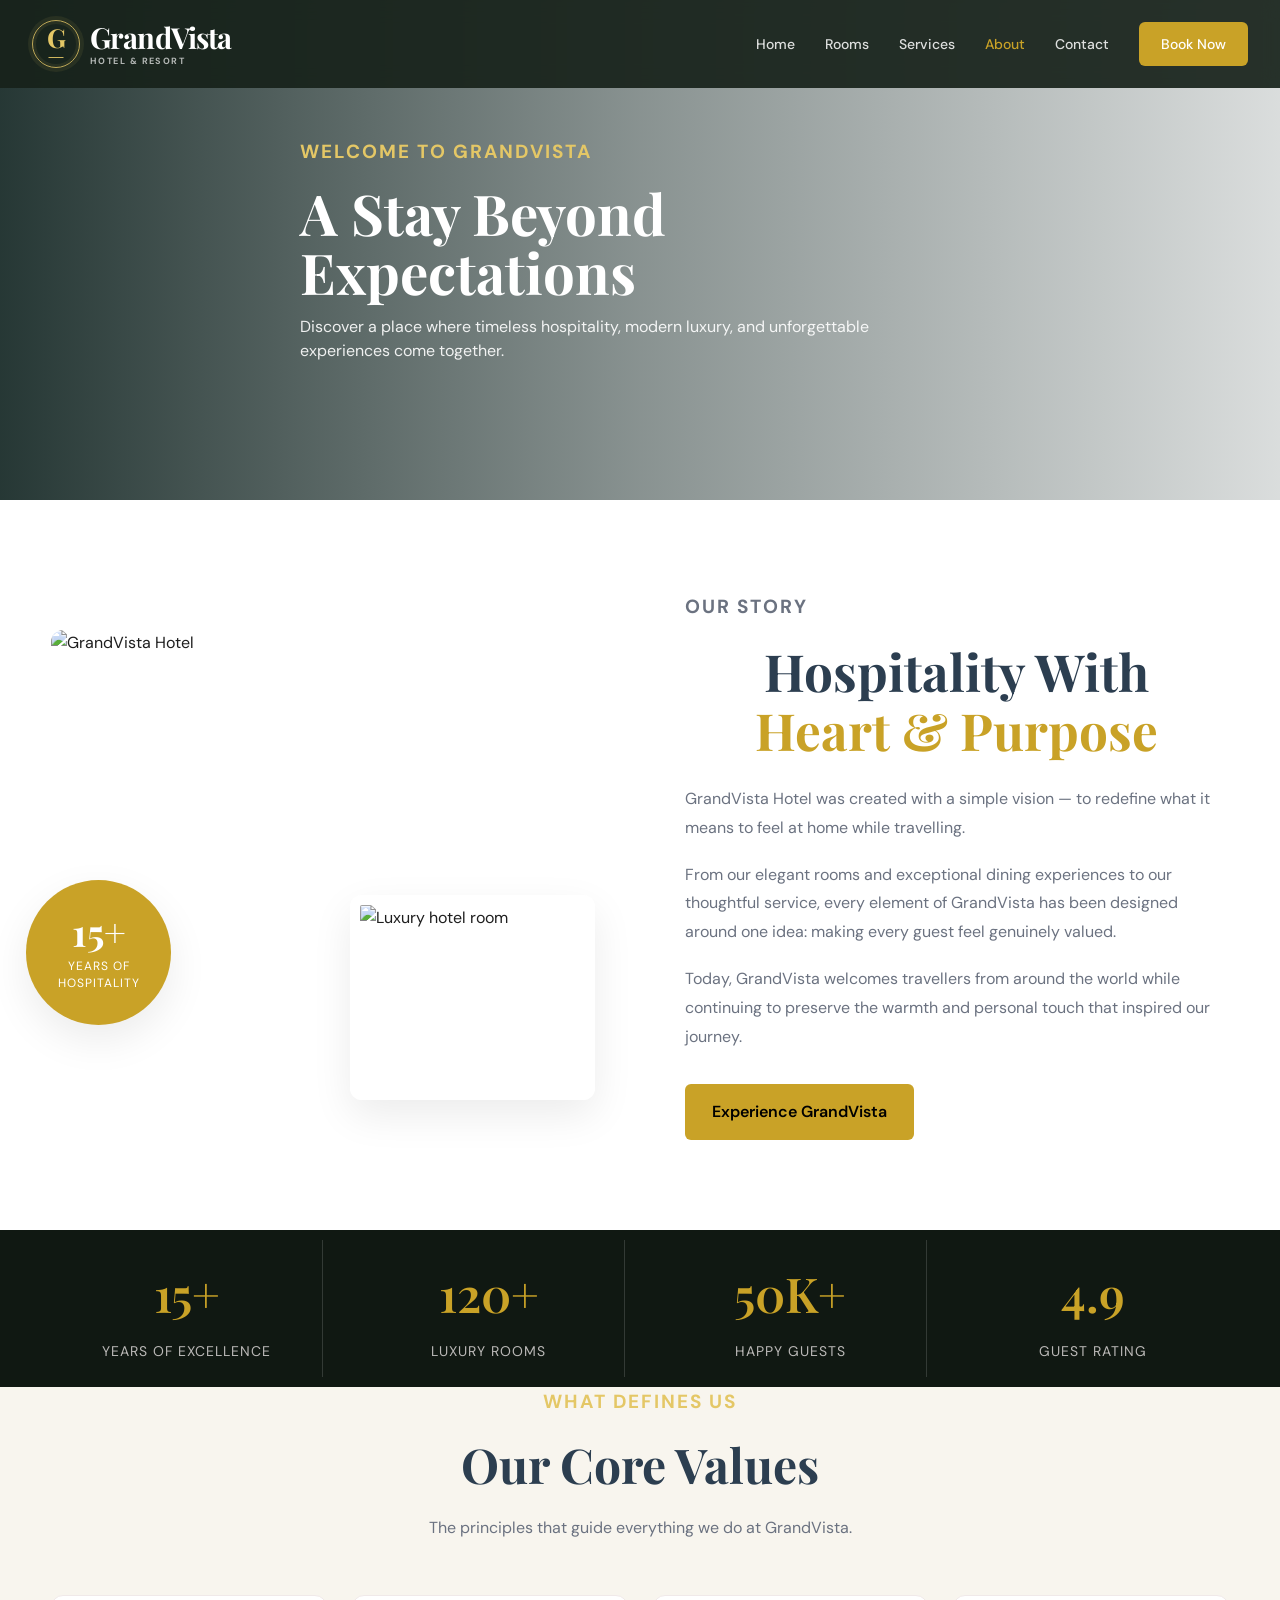
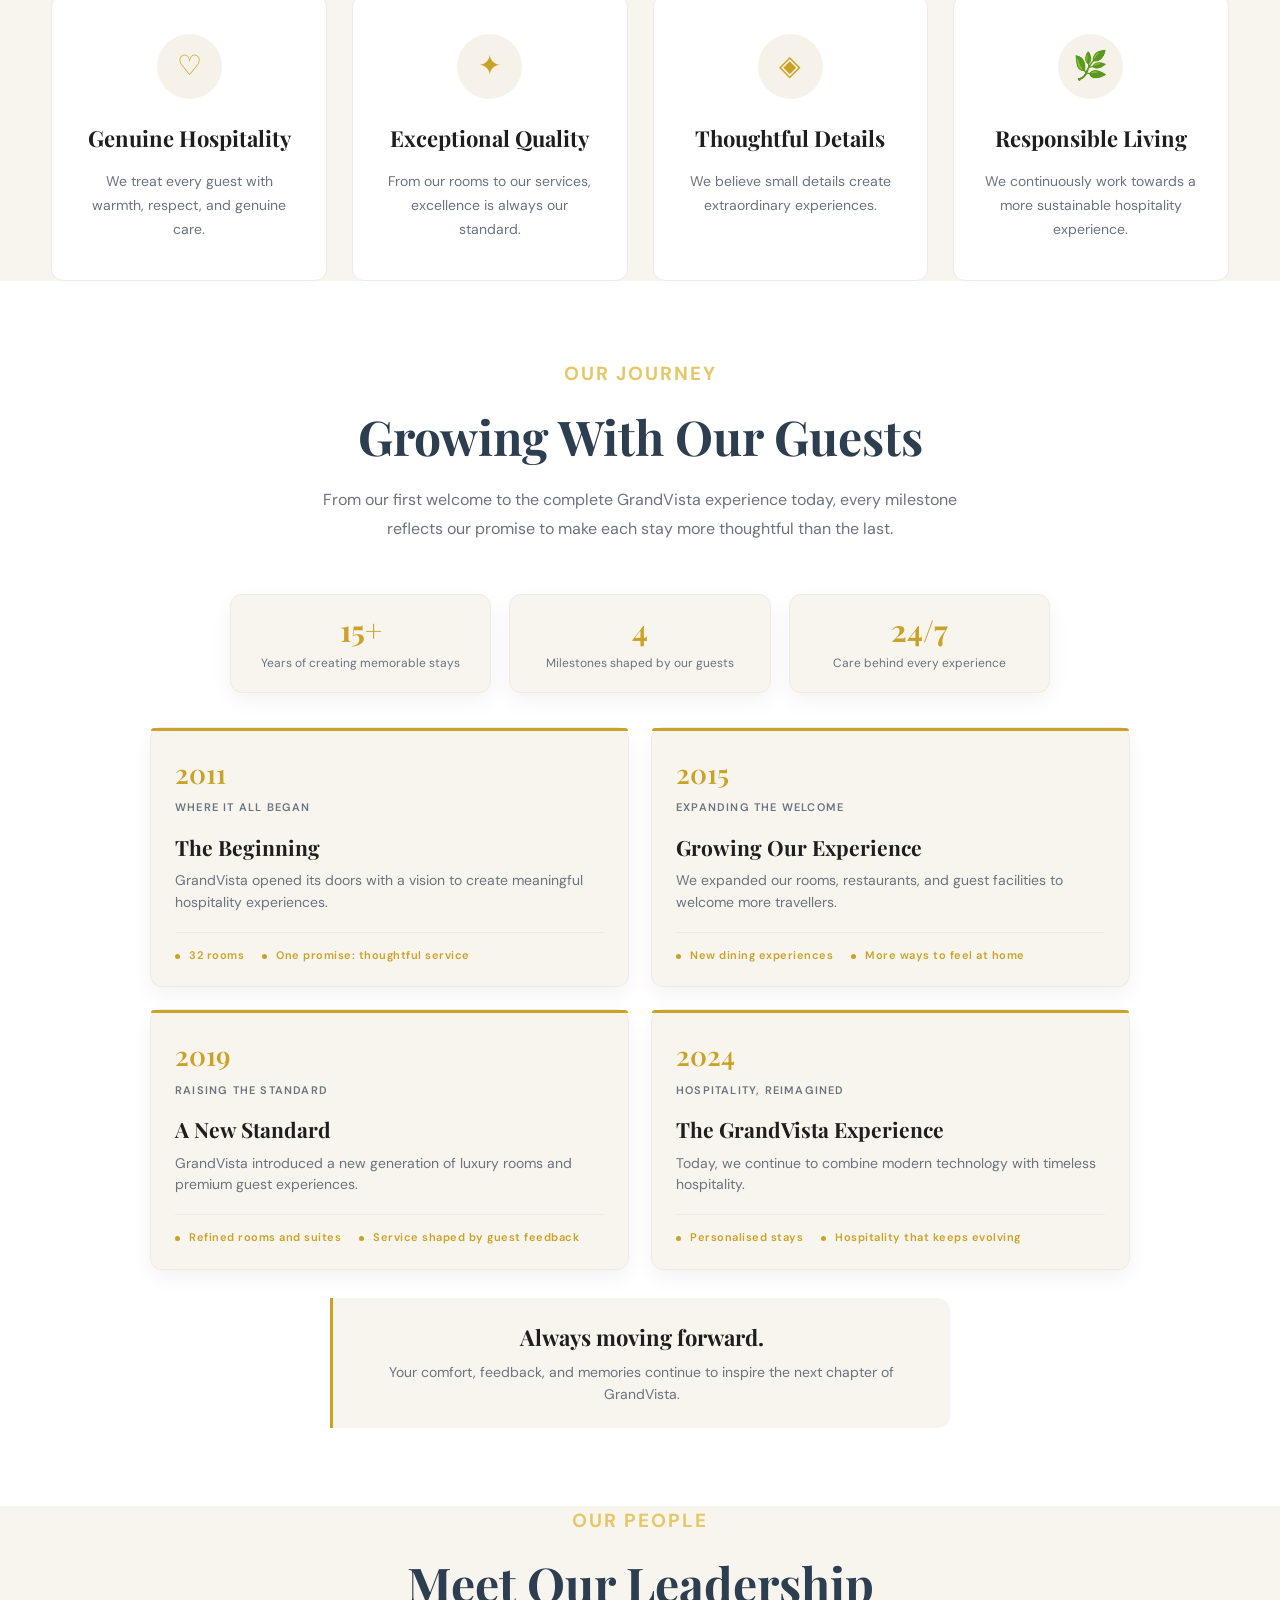
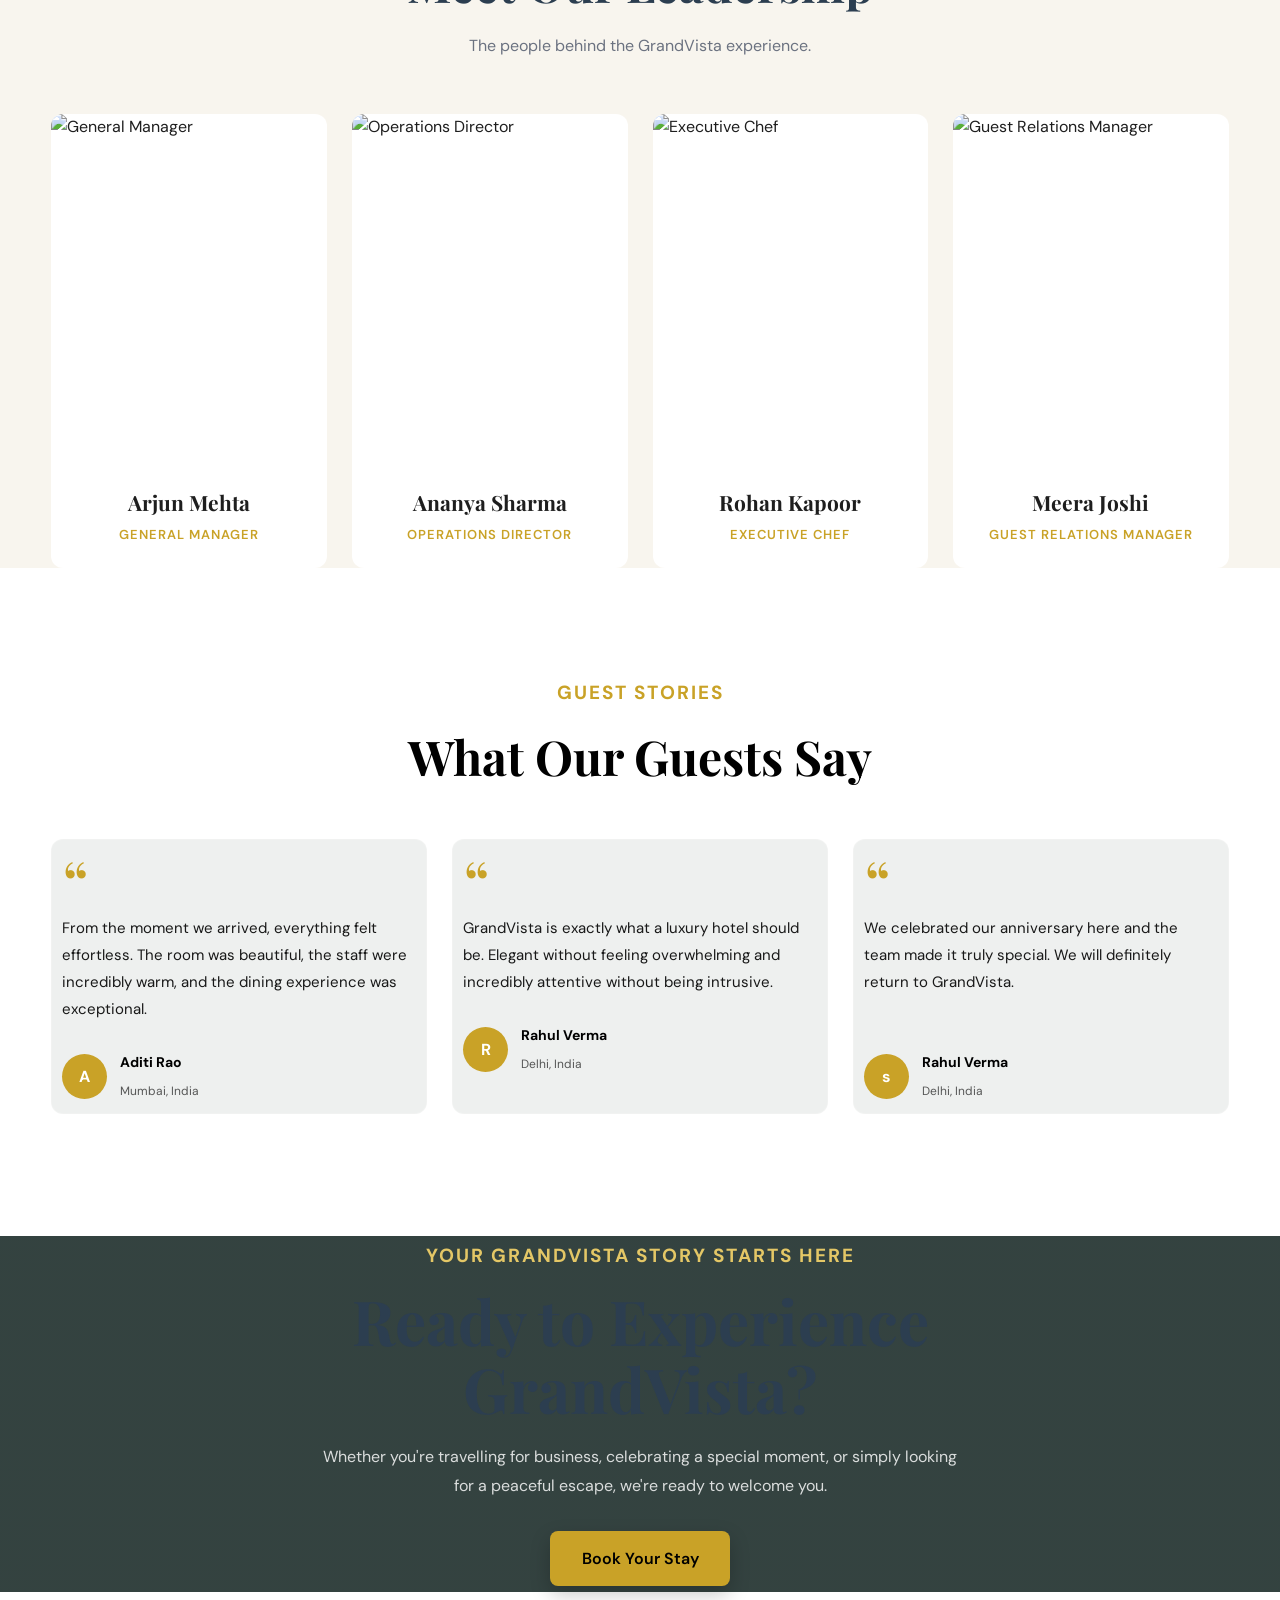
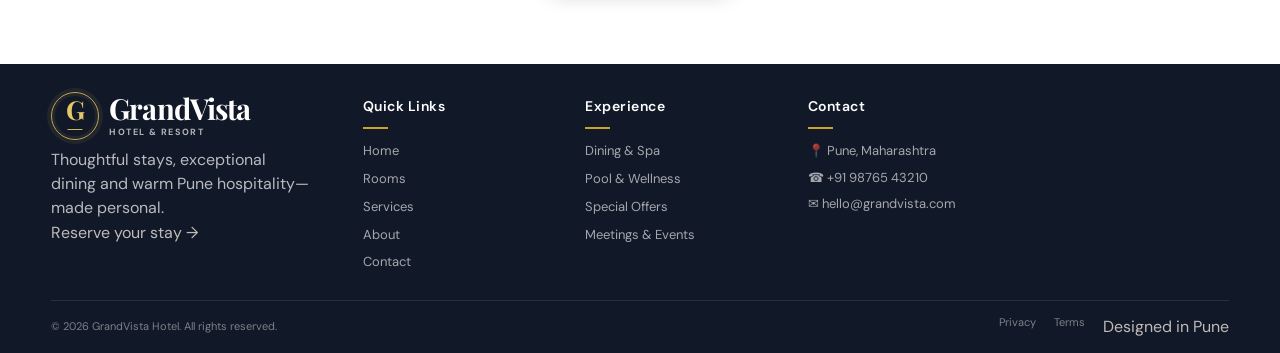
==== frontend/pages/about.html @ 1945eee1 "Hotel_Management" ====
<!DOCTYPE html>
<html lang="en">
<head>
    <meta charset="UTF-8">
    <meta name="viewport" content="width=device-width, initial-scale=1.0">

    <title>About Us | GrandVista Hotel</title>

    <!-- Google Fonts -->
    <link rel="preconnect" href="https://fonts.googleapis.com">
    <link rel="preconnect" href="https://fonts.gstatic.com" crossorigin>

    <link
        href="https://fonts.googleapis.com/css2?family=DM+Sans:wght@400;500;600;700&family=Playfair+Display:wght@500;600;700&display=swap"
        rel="stylesheet"
    >

    <!-- Main CSS -->
    <link rel="stylesheet" href="../css/style.css">

    <!-- About CSS -->
    <link rel="stylesheet" href="../css/about.css">
</head>

<body class="about-page">

<!-- =========================
     HEADER
========================= -->

<header class="header">

    <div class="container navbar">

        <a href="../index.html" class="logo">
            <span class="logo-icon">G</span>

            <span class="logo-text">
                <strong>GrandVista</strong>
                <small>HOTEL & RESORT</small>
            </span>
        </a>

        <nav class="nav-menu">

            <a href="../index.html">Home</a>

            <a href="rooms.html">Rooms</a>

            <a href="services.html">Services</a>

            <a href="about.html" class="active">About</a>

            <a href="contact.html">Contact</a>

            <a href="booking.html" class="nav-btn">
                Book Now
            </a>

        </nav>

        <button class="menu-toggle" id="menuToggle">
            ☰
        </button>

    </div>

</header>


<!-- =========================
     ABOUT HERO
========================= -->

<section class="about-hero">

    <div class="about-hero-overlay"></div>

    <div class="container about-hero-content">

        <p class="section-label">
            WELCOME TO GRANDVISTA
        </p>

        <h1>
            A Stay Beyond<br>
            Expectations
        </h1>

        <p>
            Discover a place where timeless hospitality,
            modern luxury, and unforgettable experiences
            come together.
        </p>

    </div>

</section>


<!-- =========================
     OUR STORY
========================= -->

<section class="section story-section">

    <div class="container story-grid">

        <div class="story-images">

            <div class="story-image-main">
                <img
                    src="https://images.unsplash.com/photo-1566073771259-6a8506099945?auto=format&fit=crop&w=1000&q=85"
                    alt="GrandVista Hotel"
                >
            </div>

            <div class="story-image-small">
                <img
                    src="https://images.unsplash.com/photo-1564501049412-61c2a3083791?auto=format&fit=crop&w=700&q=85"
                    alt="Luxury hotel room"
                >
            </div>

            <div class="experience-badge">

                <strong>15+</strong>

                <span>
                    Years of<br>
                    Hospitality
                </span>

            </div>

        </div>


        <div class="story-content">

            <p class="section-label">
                OUR STORY
            </p>

            <h2>
                Hospitality With<br>
                <span>Heart & Purpose</span>
            </h2>

            <p>
                GrandVista Hotel was created with a simple
                vision — to redefine what it means to feel
                at home while travelling.
            </p>

            <p>
                From our elegant rooms and exceptional dining
                experiences to our thoughtful service, every
                element of GrandVista has been designed around
                one idea: making every guest feel genuinely
                valued.
            </p>

            <p>
                Today, GrandVista welcomes travellers from
                around the world while continuing to preserve
                the warmth and personal touch that inspired
                our journey.
            </p>

            <a href="booking.html" class="btn btn-primary">
                Experience GrandVista
            </a>

        </div>

    </div>

</section>


<!-- =========================
     STATISTICS
========================= -->

<section class="stats-section">

    <div class="container stats-grid">

        <div class="stat-item">

            <span class="stat-number">
                15+
            </span>

            <span class="stat-label">
                Years of Excellence
            </span>

        </div>


        <div class="stat-item">

            <span class="stat-number">
                120+
            </span>

            <span class="stat-label">
                Luxury Rooms
            </span>

        </div>


        <div class="stat-item">

            <span class="stat-number">
                50K+
            </span>

            <span class="stat-label">
                Happy Guests
            </span>

        </div>


        <div class="stat-item">

            <span class="stat-number">
                4.9
            </span>

            <span class="stat-label">
                Guest Rating
            </span>

        </div>

    </div>

</section>


<!-- =========================
     OUR VALUES
========================= -->

<section class="section values-section">

    <div class="container">

        <div class="section-heading centered">

            <p class="section-label">
                WHAT DEFINES US
            </p>

            <h2>
                Our Core Values
            </h2>

            <p>
                The principles that guide everything we do
                at GrandVista.
            </p>

        </div>


        <div class="values-grid">

            <!-- Value 1 -->

            <div class="value-card">

                <div class="value-icon">
                    ♡
                </div>

                <h3>
                    Genuine Hospitality
                </h3>

                <p>
                    We treat every guest with warmth,
                    respect, and genuine care.
                </p>

            </div>


            <!-- Value 2 -->

            <div class="value-card">

                <div class="value-icon">
                    ✦
                </div>

                <h3>
                    Exceptional Quality
                </h3>

                <p>
                    From our rooms to our services,
                    excellence is always our standard.
                </p>

            </div>


            <!-- Value 3 -->

            <div class="value-card">

                <div class="value-icon">
                    ◈
                </div>

                <h3>
                    Thoughtful Details
                </h3>

                <p>
                    We believe small details create
                    extraordinary experiences.
                </p>

            </div>


            <!-- Value 4 -->

            <div class="value-card">

                <div class="value-icon">
                    🌿
                </div>

                <h3>
                    Responsible Living
                </h3>

                <p>
                    We continuously work towards a more
                    sustainable hospitality experience.
                </p>

            </div>

        </div>

    </div>

</section>


<!-- =========================
     TIMELINE
========================= -->

<section class="timeline-section">

    <div class="container">

        <div class="section-heading centered">

            <p class="section-label">
                OUR JOURNEY
            </p>

            <h2>
                Growing With Our Guests
            </h2>

            <p class="timeline-intro">
                From our first welcome to the complete GrandVista
                experience today, every milestone reflects our promise
                to make each stay more thoughtful than the last.
            </p>

        </div>

        <div class="timeline-highlights">
            <div class="timeline-highlight">
                <strong>15+</strong>
                <span>Years of creating memorable stays</span>
            </div>

            <div class="timeline-highlight">
                <strong>4</strong>
                <span>Milestones shaped by our guests</span>
            </div>

            <div class="timeline-highlight">
                <strong>24/7</strong>
                <span>Care behind every experience</span>
            </div>
        </div>

        <div class="timeline">

            <!-- 2011 -->

            <div class="timeline-item">

                <div class="timeline-year">
                    2011
                </div>

                <span class="timeline-year-note">
                    Where it all began
                </span>

                <div class="timeline-content">

                    <h3>
                        The Beginning
                    </h3>

                    <p>
                        GrandVista opened its doors with a
                        vision to create meaningful hospitality
                        experiences.
                    </p>

                    <div class="timeline-detail">
                        <span>32 rooms</span>
                        <span>One promise: thoughtful service</span>
                    </div>

                </div>

            </div>


            <!-- 2015 -->

            <div class="timeline-item">

                <div class="timeline-year">
                    2015
                </div>

                <span class="timeline-year-note">
                    Expanding the welcome
                </span>

                <div class="timeline-content">

                    <h3>
                        Growing Our Experience
                    </h3>

                    <p>
                        We expanded our rooms, restaurants,
                        and guest facilities to welcome more
                        travellers.
                    </p>

                    <div class="timeline-detail">
                        <span>New dining experiences</span>
                        <span>More ways to feel at home</span>
                    </div>

                </div>

            </div>


            <!-- 2019 -->

            <div class="timeline-item">

                <div class="timeline-year">
                    2019
                </div>

                <span class="timeline-year-note">
                    Raising the standard
                </span>

                <div class="timeline-content">

                    <h3>
                        A New Standard
                    </h3>

                    <p>
                        GrandVista introduced a new generation
                        of luxury rooms and premium guest
                        experiences.
                    </p>

                    <div class="timeline-detail">
                        <span>Refined rooms and suites</span>
                        <span>Service shaped by guest feedback</span>
                    </div>

                </div>

            </div>


            <!-- 2024 -->

            <div class="timeline-item">

                <div class="timeline-year">
                    2024
                </div>

                <span class="timeline-year-note">
                    Hospitality, reimagined
                </span>

                <div class="timeline-content">

                    <h3>
                        The GrandVista Experience
                    </h3>

                    <p>
                        Today, we continue to combine modern
                        technology with timeless hospitality.
                    </p>

                    <div class="timeline-detail">
                        <span>Personalised stays</span>
                        <span>Hospitality that keeps evolving</span>
                    </div>

                </div>

            </div>

        </div>

        <div class="timeline-note">
            <strong>Always moving forward.</strong>
            <span>
                Your comfort, feedback, and memories continue to
                inspire the next chapter of GrandVista.
            </span>
        </div>

    </div>

</section>


<!-- =========================
     TEAM
========================= -->

<section class="section team-section">

    <div class="container">

        <div class="section-heading centered">

            <p class="section-label">
                OUR PEOPLE
            </p>

            <h2>
                Meet Our Leadership
            </h2>

            <p>
                The people behind the GrandVista experience.
            </p>

        </div>


        <div class="team-grid">

            <!-- Team Member 1 -->

            <div class="team-card">

                <div class="team-image">

                    <img
                        src="https://images.unsplash.com/photo-1560250097-0b93528c311a?auto=format&fit=crop&w=700&q=85"
                        alt="General Manager"
                    >

                </div>

                <div class="team-info">

                    <h3>
                        Arjun Mehta
                    </h3>

                    <p>
                        General Manager
                    </p>

                </div>

            </div>


            <!-- Team Member 2 -->

            <div class="team-card">

                <div class="team-image">

                    <img
                        src="https://images.unsplash.com/photo-1573496359142-b8d87734a5a2?auto=format&fit=crop&w=700&q=85"
                        alt="Operations Director"
                    >

                </div>

                <div class="team-info">

                    <h3>
                        Ananya Sharma
                    </h3>

                    <p>
                        Operations Director
                    </p>

                </div>

            </div>


            <!-- Team Member 3 -->

            <div class="team-card">

                <div class="team-image">

                    <img
                        src="https://images.unsplash.com/photo-1500648767791-00dcc994a43e?auto=format&fit=crop&w=700&q=85"
                        alt="Executive Chef"
                    >

                </div>

                <div class="team-info">

                    <h3>
                        Rohan Kapoor
                    </h3>

                    <p>
                        Executive Chef
                    </p>

                </div>

            </div>


            <!-- Team Member 4 -->

            <div class="team-card">

                <div class="team-image">

                    <img
                        src="https://images.unsplash.com/photo-1551836022-d5d88e9218df?auto=format&fit=crop&w=700&q=85"
                        alt="Guest Relations Manager"
                    >

                </div>

                <div class="team-info">

                    <h3>
                        Meera Joshi
                    </h3>

                    <p>
                        Guest Relations Manager
                    </p>

                </div>

            </div>

        </div>

    </div>

</section>


<!-- =========================
     TESTIMONIALS
========================= -->

<section class="testimonials-section">

    <div class="container">

        <div class="section-heading centered">

            <p class="section-label">
                GUEST STORIES
            </p>

            <h2>
                What Our Guests Say
            </h2>

        </div>


        <div class="testimonials-grid">

            <!-- Testimonial 1 -->

            <div class="testimonial-card">

                <div class="quote">
                    “
                </div>

                <p>
                    From the moment we arrived, everything
                    felt effortless. The room was beautiful,
                    the staff were incredibly warm, and the
                    dining experience was exceptional.
                </p>

                <div class="guest">

                    <div class="guest-avatar">
                        A
                    </div>

                    <div>
                        <strong>
                            Aditi Rao
                        </strong>

                        <span>
                            Mumbai, India
                        </span>
                    </div>

                </div>

            </div>


            <!-- Testimonial 2 -->

            <div class="testimonial-card">

                <div class="quote">
                    “
                </div>

                <p>
                    GrandVista is exactly what a luxury hotel
                    should be. Elegant without feeling
                    overwhelming and incredibly attentive
                    without being intrusive.
                </p>

                <div class="guest">

                    <div class="guest-avatar">
                        R
                    </div>

                    <div>
                        <strong>
                            Rahul Verma
                        </strong>

                        <span>
                            Delhi, India
                        </span>
                    </div>

                </div>

            </div>


            <!-- Testimonial 3 -->

            <div class="testimonial-card">

                <div class="quote">
                    “
                </div>

                <p>
                     We celebrated our anniversary here and
                    the team made it truly special. We will
                    definitely return to GrandVista.<br><br>
                </p>

                <div class="guest">

                    <div class="guest-avatar">
                        s
                    </div>

                    <div>
                        <strong>
                            Rahul Verma
                        </strong>

                        <span>
                            Delhi, India
                        </span>
                    </div>

                </div>

            </div>

            <!-- <div class="testimonial-card">

                <div class="quote">
                    “
                </div>

                <p>
                    We celebrated our anniversary here and
                    the team made it truly special. We will
                    definitely return to GrandVista.
                </p>

                <div class="guest">

                    <div class="guest-avatar">
                        S
                    </div>

                    <div>
                        <strong>
                            Sneha Patel
                        </strong>

                        <span>
                            Ahmedabad, India
                        </span>

                    </div>

                </div>

            </div> -->

        </div>

    </div>

</section>


<!-- =========================
     BOOKING CTA
========================= -->

<section class="about-cta">

    <div class="about-cta-overlay"></div>

    <div class="container about-cta-content">

        <p class="section-label">
            YOUR GRANDVISTA STORY STARTS HERE
        </p>

        <h2>
            Ready to Experience<br>
            GrandVista?
        </h2>

        <p>
            Whether you're travelling for business,
            celebrating a special moment, or simply
            looking for a peaceful escape, we're ready
            to welcome you.
        </p>

        <a href="booking.html" class="btn btn-primary">
            Book Your Stay
        </a>

    </div>

</section>


<!-- =========================
     FOOTER
========================= -->

<footer class="footer">

    <div class="container footer-grid">

        <div class="footer-brand">

            <a href="../index.html" class="logo">

                <span class="logo-icon">
                    G
                </span>

                <span class="logo-text">

                    <strong>
                        GrandVista
                    </strong>

                    <small>
                        HOTEL & RESORT
                    </small>

                </span>

            </a>

            <p>
                A refined hotel experience where
                comfort, elegance, and warm hospitality
                come together.
            </p>

        </div>


        <div class="footer-links">

            <h4>
                Quick Links
            </h4>

            <a href="../index.html">
                Home
            </a>

            <a href="rooms.html">
                Rooms
            </a>

            <a href="services.html">
                Services
            </a>

            <a href="about.html">
                About
            </a>

            <a href="contact.html">
                Contact
            </a>

        </div>


        <div class="footer-contact">
        
            <h4>
                Contact Us
            </h4>
        
            <p>
                📍 Pune, Maharashtra
            </p>
        
            <p>
                ☎ +91 98765 43210
            </p>
        
            <p>
                ✉ hello@grandvista.com
            </p>
        
            <p>
                🕐 24/7 Front Desk
            </p>
        
        </div>
        <div class="footer-links">
        
            <h4>
                Our Services
            </h4>
        
            <a href="services.html">
                Accommodation
            </a>
        
            <a href="services.html">
                Restaurant & Dining
            </a>
        
            <a href="services.html">
                Spa & Wellness
            </a>
        
            <a href="services.html">
                Swimming Pool
            </a>
        
            <a href="services.html">
                Events & Meetings
            </a>
        
        </div>
        <div class="footer-links">
        
            <h4>
                Guest Information
            </h4>
        
            <a href="services.html?policy=privacy">
                Privacy Policy
            </a>
        
            <a href="services.html?policy=terms">
                Terms & Conditions
            </a>
        
            <a href="services.html?policy=cancellation">
                Cancellation Policy
            </a>
        
            <a href="services.html?policy=booking">
                Booking Policy
            </a>
        
            <a href="services.html?policy=faqs">
                FAQs
            </a>
        
        </div>


    </div>


    <div class="container footer-bottom">

        <p>
            © 2026 GrandVista Hotel. All rights reserved.
        </p>

        <p>
            Designed with elegance.
        </p>

    </div>

</footer>


<!-- Main JavaScript -->
<script src="../js/main.js"></script>

</body>
</html>
---- frontend/css/style.css ----
/* =========================================
   ROOT VARIABLES
========================================= */

:root {

    --primary: #17221B;
    --secondary: #24352A;
    --dark: #101812;

    --gold: #C9A227;
    --gold-light: #E4C766;

    --cream: #F8F5EE;
    --white: #ffffff;

    --text: #1E1E1E;
    --text-light: #6B7280;

    --border: #f0e9e9;

    --shadow:
        0 15px 40px rgba(0, 0, 0, 0.08);

    --transition:
        all 0.3s ease;

    --radius: 12px;
}

/* =========================================
   RESET
========================================= */

* {
    margin:0;
    padding: 0;
    box-sizing: border-box;
}

html {
    scroll-behavior: smooth;
}

body {

    font-family: "DM Sans", sans-serif;

    color: var(--text);

    background: var(--white);

    line-height: 1.6;
}

img {

    width: 100%;
    height: auto;
    display:block;

    object-fit: cover;
}

a {

    text-decoration: none;

    color: inherit;
}

button,
input,
select {

    font-family: inherit;
}


/* =========================================
   CONTAINER
========================================= */

.container {

    width: min(1180px, 92%);

    margin: auto;
}


/* =========================================
   HEADER
========================================= */

.header {

    position: absolute;

    top: 0;
    left: 0;

    width: 100%;

    z-index: 100;

    background: rgba(23, 34, 27, 0.92);

    backdrop-filter: blur(10px);
}

.navbar {

    height: 88px;

    width: 100%;
    max-width: none;
    padding-left: 32px;
    padding-right: 32px;

    display: flex;

    align-items: center;

    justify-content: space-between;
}


/* Logo */

.logo {

    font-family:
        "Playfair Display",
        serif;

    font-size: 28px;

    font-weight: 700;

    color: var(--white);
}

.logo span {

    color: var(--gold-light);
}


/* Navigation */

.nav-menu {

    display: flex;

    align-items: center;

    gap: 30px;
}

.nav-menu a {

    color: rgba(255, 255, 255, 0.85);

    font-size: 14px;

    font-weight: 500;

    transition: var(--transition);
}

.nav-menu a:hover,
.nav-menu a.active {

    color: var(--gold-light);
}


/* Navigation button */

.nav-btn {

    background: var(--gold);

    color: var(--white) !important;

    padding: 11px 22px;

    border-radius: 6px;
}

.nav-btn:hover {

    background: var(--gold-light);

    color: var(--primary) !important;
}


/* Mobile button */

.menu-toggle {

    display: none;

    border: none;

    background: none;

    color: var(--white);

    font-size: 28px;

    cursor: pointer;
}


/* =========================================
   HERO
========================================= */

.hero {

    min-height: 700px;

    position: relative;

    display: flex;

    align-items: center;

    background-image:
        url("https://images.unsplash.com/photo-1564501049412-61c2a3083791?auto=format&fit=crop&w=1800&q=85");

    background-size: cover;

    background-position: center;
}

.hero-overlay {

    position: absolute;

    inset: 0;

    background:
        linear-gradient(90deg,
            rgba(10, 20, 14, 0.85),
            rgba(10, 20, 14, 0.35));
}

.hero-content {

    position: relative;

    z-index: 2;

    max-width: 720px;

    color: var(--white);

    padding-top: 80px;
}

.hero-subtitle,
.section-label {

    color: var(--gold-light);

    font-size: 19px;

    font-weight: 700;

    letter-spacing: 2px;

    margin-bottom: 15px;
}

.hero h1 {

    font-family:
        "Playfair Display",
        serif;

    font-size: clamp(45px, 6vw, 72px);

    line-height: 1.1;

    margin-bottom: 25px;
}

.hero-description {

    max-width: 600px;

    color: rgba(255, 255, 255, 0.85);

    font-size: 17px;

    margin-bottom: 35px;
}


/* =========================================
   BUTTONS
========================================= */

.hero-buttons {

    display: flex;

    gap: 15px;

    flex-wrap: wrap;
}

.btn {

    display: inline-flex;

    align-items: center;

    justify-content: center;

    padding: 14px 26px;

    border-radius: 6px;

    font-weight: 600;

    border: 1px solid transparent;

    cursor: pointer;

    transition: var(--transition);
}

.btn-primary {

    background: var(--gold);

    color: black;
}

.btn-primary:hover {

    background: var(--gold-light);

    color: var(--primary);

    transform: translateY(-2px);
}

.btn-outline {

    border-color: rgba(21, 111, 97, 0.797);

    color: black;
}

.btn-outline:hover {

    background: var(--white);

    color: var(--primary);
}


/* =========================================
   BOOKING SEARCH
========================================= */

.booking-section {

    position: relative;

    margin-top: -55px;

    z-index: 10;
}

.booking-card {

    background: var(--white);

    padding: 25px;

    border-radius: var(--radius);

    box-shadow: var(--shadow);

    display: grid;

    grid-template-columns:
        repeat(3, 1fr) 180px;

    gap: 18px;

    align-items: end;
}

.booking-field {

    display: flex;

    flex-direction: column;

    gap: 7px;
}

.booking-field label {

    font-size: 12px;

    font-weight: 700;

    color: var(--text-light);

    text-transform: uppercase;
}

.booking-field input,
.booking-field select {

    border: 1px solid var(--border);

    padding: 13px;

    border-radius: 6px;

    background: var(--cream);

    outline: none;
}

.booking-field input:focus,
.booking-field select:focus {

    border-color: var(--gold);
}


/* =========================================
   SECTIONS
========================================= */



.intro {

    background: var(--cream);
}

.intro-grid {

    display: grid;

    grid-template-columns: 1fr 1fr;

    gap: 70px;

    align-items: center;
}

.intro-image img {

    height: 520px;

    border-radius: var(--radius);
}

.intro-content h2,
.section-heading h2,
.centered h2 {

    font-family:
        "Playfair Display",
        serif;

    font-size: clamp(34px, 4vw, 48px);

    line-height: 1.15;

    margin-bottom: 22px;
}

.intro-content p:not(.section-label) {

    color: var(--text-light);

    margin-bottom: 18px;
}


/* =========================================
   LINKS
========================================= */

.text-link {

    color: var(--gold);

    font-weight: 700;

    display: inline-block;

    margin-top: 10px;

    transition: var(--transition);
}

.text-link:hover {

    color: var(--secondary);

    transform: translateX(4px);
}


/* =========================================
   SECTION HEADING
========================================= */

.section-heading {

    justify-content: space-between;

    align-items: end;

    margin-bottom: 45px;
}

/* =========================================
   PROFESSIONAL SERVICES HEADING
========================================= */

.services-section-heading {
    display: grid;

    grid-template-columns: 150px 1fr 380px;

    align-items: center;

    column-gap: 55px;

    width: 100%;
    max-width: none;

    margin: 0 0 60px;

    text-align: left;
}


/* =========================================
   LEFT LABEL
========================================= */

.services-heading-label {
    display: flex;
    flex-direction: column;

    gap: 4px;

    color: var(--gold);

    font-size: 13px;

    font-weight: 700;

    letter-spacing: 3px;

    line-height: 1.5;
}


/* =========================================
   MAIN TITLE
========================================= */

.services-heading-title h2 {
    margin: 0;

    font-family: "Playfair Display", serif;

    font-size: clamp(48px, 5vw, 68px);

    font-weight: 600;

    line-height: 0.98;

    letter-spacing: -2px;

    color: var(--text);
}


/* =========================================
   RIGHT DESCRIPTION
========================================= */

.services-heading-description {
    max-width: 380px;
}

.services-heading-description p {
    margin: 0;

    color: var(--text-light);

    font-family: "DM Sans", sans-serif;

    font-size: 17px;

    font-weight: 400;

    line-height: 1.7;
}

/* =========================================
   ROOM CARDS
========================================= */

.room-grid {

    display: grid;

    grid-template-columns:
        repeat(3, 1fr);

    gap: 25px;
}

.room-card {

    background: var(--white);

    border: 1px solid var(--border);

    border-radius: var(--radius);

    overflow: hidden;

    transition: var(--transition);
}

.room-card:hover {

    transform: translateY(-8px);

    box-shadow: var(--shadow);
}

.room-image {

    height: 260px;

    position: relative;
}

.room-image img {

    height: 100%;
}

.room-tag {

    position: absolute;

    top: 15px;
    left: 15px;

    background: var(--gold);

    color: var(--white);

    padding: 6px 12px;

    border-radius: 4px;

    font-size: 12px;

    font-weight: 700;
}

.room-content {

    padding: 24px;
}

.room-content h3 {

    font-family:
        "Playfair Display",
        serif;

    font-size: 24px;

    margin-bottom: 10px;
}

.room-content p {

    color: var(--text-light);

    font-size: 14px;

    margin-bottom: 20px;
}

.room-footer {

    display: flex;

    justify-content: space-between;

    align-items: center;

    border-top: 1px solid var(--border);

    padding-top: 18px;
}

.room-footer strong {

    color: var(--secondary);

    font-size: 20px;
}

.room-footer small {

    color: var(--text-light);

    font-size: 12px;

    font-weight: 400;
}

.room-footer a {

    color: var(--gold);

    font-weight: 700;
}


/* =========================================
   SERVICES
========================================= */

.services {

    background: var(--cream);
}

.centered {

    text-align: center;

    max-width: 650px;

    margin: 0 auto 50px;
}

.centered>p:last-child {

    color: var(--text-light);
}

.service-grid {

    display: grid;

    grid-template-columns:
        repeat(4, 1fr);

    gap: 20px;
}

.service-card {

    background: var(--white);

    padding: 35px 25px;

    text-align: center;

    border-radius: var(--radius);

    transition: var(--transition);
}

.service-card:hover {

    transform: translateY(-6px);

    box-shadow: var(--shadow);
}

.service-icon {

    width: 65px;

    height: 65px;

    margin: 0 auto 20px;

    display: flex;

    align-items: center;

    justify-content: center;

    background: var(--cream);

    border-radius: 50%;

    font-size: 28px;
}

.service-card h3 {

    margin-bottom: 10px;
}

.service-card p {

    color: var(--text-light);

    font-size: 14px;
}


/* =========================================
   CTA
========================================= */

.cta {

    padding: 100px 20px;

    text-align: center;

    color: var(--white);

    background:
        linear-gradient(rgba(23, 34, 27, 0.94),
            rgba(23, 34, 27, 0.94)),
        url("https://images.unsplash.com/photo-1564501049412-61c2a3083791?auto=format&fit=crop&w=1600&q=80");

    background-size: cover;

    background-position: center;
}

.cta h2 {

    font-family:
        "Playfair Display",
        serif;

    font-size: clamp(35px, 5vw, 55px);

    line-height: 1.15;

    margin-bottom: 18px;
}

.cta p:not(.section-label) {

    color: rgba(255, 255, 255, 0.75);

    margin-bottom: 30px;
}


/* =========================================
   FOOTER
========================================= */

/* =========================================
   GRANDVISTA - COMPACT LUXURY FOOTER
========================================= */

.footer {
    background: #111827;
    color: #fff;
    margin-top: 60px;
}


/* =========================================
   MAIN FOOTER
========================================= */

/* =========================================
   FOOTER
========================================= */

.footer {
    background: #111827;
    color: #c1baba;
    padding: 55px 0 0;
}

.footer-grid {
    display: grid;
    grid-template-columns: 1.5fr 1fr 1.25fr 1.25fr 1.15fr;
    gap: 35px;
    align-items: start;
}

.footer-brand p {
    max-width: 320px;
    margin-top: 16px;
    line-height: 1.7;
    color: rgba(255, 255, 255, 0.7);
}

.footer-links,
.footer-contact {
    display: flex;
    flex-direction: column;
}

.footer-links h4,
.footer-contact h4 {
    margin: 0 0 20px;
    font-size: 17px;
    font-weight: 600;
    color: #ffffff;
    position: relative;
    padding-bottom: 12px;
}

.footer-links h4::after,
.footer-contact h4::after {
    content: "";
    position: absolute;
    left: 0;
    bottom: 0;
    width: 30px;
    height: 2px;
    background: #d4af37;
}

.footer-links a {
    color: rgba(255, 255, 255, 0.68);
    text-decoration: none;
    margin-bottom: 12px;
    font-size: 15px;
    transition: 0.3s ease;
}

.footer-links a:hover {
    color: #d4af37;
    transform: translateX(3px);
}

.footer-contact p {
    margin: 0 0 12px;
    color: rgba(255, 255, 255, 0.68);
    font-size: 15px;
    line-height: 1.5;
}

.footer-bottom {
    margin-top: 40px;
    padding: 18px 0;
    border-top: 1px solid rgba(255, 255, 255, 0.1);

    display: flex;
    justify-content: space-between;
    align-items: center;
    gap: 20px;
}

.footer-bottom p {
    margin: 0;
    color: rgba(255, 255, 255, 0.5);
    font-size: 13px;
}


/* =========================================
   LOGO
========================================= */

.footer-logo {
    display: inline-block;
    margin-bottom: 12px;

    color: #fff;
    text-decoration: none;

    font-size: 24px;
}

.footer-logo span {
    color: #c9a227;
}


/* =========================================
   FOOTER ABOUT
========================================= */

.footer-about p {
    max-width: 270px;

    margin: 0 0 10px;

    color: rgba(255, 255, 255, 0.65);

    font-size: 13px;
    line-height: 1.7;
}

.footer-description {
    font-size: 12px !important;
}


/* =========================================
   HEADINGS
========================================= */

.footer h4 {
    position: relative;

    margin: 3px 0 17px;

    color: #fff;

    font-size: 14px;
    font-weight: 600;

    letter-spacing: 0.5px;
}


/* Small gold line */

.footer h4::after {
    content: "";

    display: block;

    width: 25px;
    height: 2px;

    margin-top: 7px;

    background: #c9a227;
}


/* =========================================
   QUICK LINKS
========================================= */

.footer-links {
    display: flex;
    flex-direction: column;
}

.footer-links a {
    width: fit-content;

    margin-bottom: 9px;

    color: rgba(255, 255, 255, 0.62);

    text-decoration: none;

    font-size: 13px;

    transition: all 0.25s ease;
}

.footer-links a:hover {
    color: #c9a227;
    transform: translateX(3px);
}


/* =========================================
   CONTACT
========================================= */

.footer-contact p {
    display: flex;
    align-items: flex-start;

    gap: 8px;

    margin: 0 0 10px;

    color: rgba(255, 255, 255, 0.62);

    font-size: 13px;
    line-height: 1.5;
}

.footer-contact span {
    width: 17px;

    color: #c9a227;
}


/* =========================================
   SOCIAL ICONS
========================================= */

.footer-social {
    display: flex;

    gap: 8px;

    margin-top: 17px;
}

.footer-social a {
    width: 30px;
    height: 30px;

    display: flex;
    align-items: center;
    justify-content: center;

    border: 1px solid rgba(255, 255, 255, 0.18);

    border-radius: 50%;

    color: rgba(255, 255, 255, 0.7);

    text-decoration: none;

    font-size: 12px;

    transition: all 0.25s ease;
}

.footer-social a:hover {
    background: #c9a227;

    border-color: #c9a227;

    color: #111827;
}


/* =========================================
   NEWSLETTER
========================================= */

.footer-newsletter {
    border-top: 1px solid rgba(255, 255, 255, 0.08);
    border-bottom: 1px solid rgba(255, 255, 255, 0.08);

    padding: 25px 0;
}

.newsletter-content {
    display: flex;
    align-items: center;
    justify-content: space-between;

    gap: 25px;
}

.newsletter-content h3 {
    margin: 0 0 5px;

    font-size: 17px;
    font-weight: 600;
}

.newsletter-content p {
    margin: 0;

    color: rgba(255, 255, 255, 0.55);

    font-size: 12px;
}


/* =========================================
   NEWSLETTER FORM
========================================= */

.newsletter-form {
    display: flex;

    width: 350px;
}

.newsletter-form input {
    width: 100%;

    padding: 10px 13px;

    border: 1px solid rgba(255, 255, 255, 0.12);

    outline: none;

    background: rgba(255, 255, 255, 0.06);

    color: #fff;

    font-size: 12px;

    border-radius: 4px 0 0 4px;
}

.newsletter-form input::placeholder {
    color: rgba(255, 255, 255, 0.4);
}

.newsletter-form button {
    padding: 10px 16px;

    border: none;

    background: #c9a227;

    color: #111827;

    font-size: 12px;
    font-weight: 600;

    cursor: pointer;

    border-radius: 0 4px 4px 0;

    transition: 0.25s ease;
}

.newsletter-form button:hover {
    background: #dfbd45;
}


/* =========================================
   FOOTER BOTTOM
========================================= */

.footer-bottom {
    padding: 16px 0;
}

.footer-bottom-content {
    display: flex;
    align-items: center;
    justify-content: space-between;

    gap: 20px;
}

.footer-bottom p {
    margin: 0;

    color: rgba(255, 255, 255, 0.45);

    font-size: 11px;
}


/* =========================================
   LEGAL LINKS
========================================= */

.footer-legal {
    display: flex;

    gap: 18px;
}

.footer-legal a {
    color: rgba(255, 255, 255, 0.45);

    text-decoration: none;

    font-size: 11px;

    transition: 0.25s ease;
}

.footer-legal a:hover {
    color: #c9a227;
}


/* =========================================
   TABLET
========================================= */

@media (max-width: 900px) {

    .footer-grid {
        grid-template-columns: 1fr 1fr;

        gap: 30px;

        padding: 40px 20px 30px;
    }

    .newsletter-content {
        padding: 0 20px;
    }

}


/* =========================================
   MOBILE
========================================= */

@media (max-width: 600px) {

    .footer-grid {
        grid-template-columns: 1fr;

        gap: 28px;

        padding: 35px 20px 25px;
    }

    .footer-about p {
        max-width: 100%;
    }

    .footer-newsletter {
        padding: 25px 20px;
    }

    .newsletter-content {
        flex-direction: column;

        align-items: flex-start;

        gap: 15px;
    }

    .newsletter-form {
        width: 100%;
    }

    .footer-bottom {
        padding: 15px 20px;
    }

    .footer-bottom-content {
        flex-direction: column;

        text-align: center;

        gap: 12px;
    }

    .footer-legal {
        justify-content: center;

        flex-wrap: wrap;

        gap: 10px 15px;
    }

}



/* =========================================
   RESPONSIVE
========================================= */

@media (max-width: 900px) {

    .nav-menu {

        position: absolute;

        top: 80px;

        left: 0;

        width: 100%;

        background: var(--primary);

        padding: 25px;

        flex-direction: column;

        align-items: flex-start;

        display: none;
    }

    .nav-menu.show {

        display: flex;
    }

    .menu-toggle {

        display: block;
    }

    .booking-card {

        grid-template-columns:
            repeat(2, 1fr);
    }

    .intro-grid {

        grid-template-columns: 1fr;

        gap: 40px;
    }

    .room-grid {

        grid-template-columns:
            repeat(2, 1fr);
    }

    .service-grid {

        grid-template-columns:
            repeat(2, 1fr);
    }
}


@media (max-width: 600px) {

    .navbar {

        height: 70px;
    }

    .logo {

        font-size: 24px;
    }

    .hero {

        min-height: 650px;
    }

    .hero-content {

        padding-top: 60px;
    }

    .hero h1 {

        font-size: 43px;
    }

    .hero-description {

        font-size: 15px;
    }

    .booking-card {

        grid-template-columns: 1fr;

        padding: 20px;
    }

    .section {

        padding: 70px 0;
    }

    .section-heading {

        flex-direction: column;

        align-items: flex-start;

        gap: 15px;
    }

    .room-grid {

        grid-template-columns: 1fr;
    }

    .service-grid {

        grid-template-columns: 1fr;
    }

    .intro-image img {

        height: 350px;
    }

    .footer-grid {

        grid-template-columns: repeat(2, 1fr);

        gap: 24px;
    }

    .footer-bottom {

        align-items: flex-start;

        flex-direction: column;

        gap: 8px;
    }

    .hero-buttons {

        flex-direction: column;

        align-items: stretch;
    }

    .btn {

        text-align: center;
    }
}

@media (max-width: 560px) {

    .footer-grid {

        grid-template-columns: 1fr;

        gap: 20px;
    }

    .footer-legal {

        flex-wrap: wrap;

        gap: 6px 12px;
    }
}


/* =========================================
   STEP 8 - INTERACTIVE FEATURES
========================================= */


/* =========================================
   HEADER SCROLL
========================================= */

.header {
    transition:
        background 0.3s ease,
        box-shadow 0.3s ease,
        padding 0.3s ease;
}

.header.scrolled {
    box-shadow:
        0 8px 30px rgba(0, 0, 0, 0.08);
}


/* =========================================
   ACTIVE NAV LINK
========================================= */

.nav-menu a.active {
    color: var(--gold);
}


/* =========================================
   MOBILE MENU
========================================= */

@media (max-width: 768px) {

    .menu-toggle {
        display: flex;
        flex-direction: column;
        justify-content: center;
        gap: 5px;
        width: 42px;
        height: 42px;
        border: none;
        background: transparent;
        cursor: pointer;
        z-index: 1001;
    }

    .menu-toggle span {
        display: block;
        width: 24px;
        height: 2px;
        background: var(--dark);
        transition: 0.3s ease;
    }

    .nav-menu {
        position: absolute;
        top: 100%;
        left: 0;
        width: 100%;
        background: var(--white);

        display: flex;
        flex-direction: column;

        padding: 20px;

        gap: 5px;

        transform: translateY(-20px);
        opacity: 0;
        visibility: hidden;

        box-shadow:
            0 15px 30px rgba(0, 0, 0, 0.08);

        transition:
            opacity 0.3s ease,
            transform 0.3s ease,
            visibility 0.3s ease;
    }

    .nav-menu.active {
        transform: translateY(0);
        opacity: 1;
        visibility: visible;
    }

    .nav-menu a {
        display: block;
        width: 100%;
        padding: 12px 15px;
    }

    .menu-toggle.active span:nth-child(1) {
        transform:
            translateY(7px) rotate(45deg);
    }

    .menu-toggle.active span:nth-child(2) {
        opacity: 0;
    }

    .menu-toggle.active span:nth-child(3) {
        transform:
            translateY(-7px) rotate(-45deg);
    }

}


/* =========================================
   SCROLL REVEAL
========================================= */

.reveal,
.room-card,
.service-card,
.home-service-card,
.testimonial-card {

    opacity: 0;

    transform:
        translateY(35px);

    transition:
        opacity 0.7s ease,
        transform 0.7s ease;
}

.reveal.show,
.room-card.show,
.service-card.show,
.home-service-card.show,
.testimonial-card.show {

    opacity: 1;

    transform:
        translateY(0);
}


/* =========================================
   SCROLL TOP BUTTON
========================================= */

.scroll-top {

    position: fixed;

    right: 25px;
    bottom: 25px;

    width: 48px;
    height: 48px;

    border: none;

    border-radius: 50%;

    background: var(--gold);

    color: var(--white);

    font-size: 22px;

    cursor: pointer;

    display: flex;

    align-items: center;

    justify-content: center;

    z-index: 999;

    opacity: 0;

    visibility: hidden;

    transform:
        translateY(20px);

    transition:
        opacity 0.3s ease,
        visibility 0.3s ease,
        transform 0.3s ease;

    box-shadow:
        0 8px 25px rgba(0, 0, 0, 0.18);
}

.scroll-top.show {

    opacity: 1;

    visibility: visible;

    transform:
        translateY(0);
}

.scroll-top:hover {

    transform:
        translateY(-4px);

}


/* =========================================
   LIGHTBOX
========================================= */

.lightbox {

    position: fixed;

    inset: 0;

    background:
        rgba(0, 0, 0, 0.88);

    display: flex;

    align-items: center;

    justify-content: center;

    padding: 30px;

    z-index: 2000;

    opacity: 0;

    visibility: hidden;

    transition:
        opacity 0.3s ease,
        visibility 0.3s ease;
}

.lightbox.active {

    opacity: 1;

    visibility: visible;
}

.lightbox-image {

    max-width: 90%;

    max-height: 85vh;

    object-fit: contain;

    border-radius:
        var(--radius);

    box-shadow:
        0 20px 60px rgba(0, 0, 0, 0.4);
}

.lightbox-close {

    position: absolute;

    top: 25px;

    right: 30px;

    width: 45px;

    height: 45px;

    border: none;

    background:
        rgba(255, 255, 255, 0.12);

    color: white;

    font-size: 32px;

    line-height: 1;

    border-radius: 50%;

    cursor: pointer;
}

.lightbox-close:hover {

    background:
        rgba(255, 255, 255, 0.25);
}

.no-scroll {

    overflow: hidden;
}


/* =========================================
   IMAGE HOVER
========================================= */

.gallery-item {

    overflow: hidden;

    cursor: pointer;
}

.gallery-item img {

    transition:
        transform 0.6s ease;
}

.gallery-item:hover img {

    transform:
        scale(1.08);
}


/* =========================================
   BUTTON HOVER
========================================= */

.btn {

    transition:
        transform 0.25s ease,
        box-shadow 0.25s ease,
        background 0.25s ease;
}

.btn:hover {

    transform:
        translateY(-2px);
}


/* =========================================
   MOBILE LIGHTBOX
========================================= */

@media (max-width: 600px) {

    .lightbox {
        padding: 15px;
    }

    .lightbox-image {
        max-width: 100%;
        max-height: 75vh;
    }

    .lightbox-close {
        top: 15px;
        right: 15px;
    }

    .scroll-top {
        right: 15px;
        bottom: 15px;
    }

}

.room-card:nth-child(2),
.service-card:nth-child(2),
.home-service-card:nth-child(2),
.testimonial-card:nth-child(2) {
    transition-delay: 0.1s;
}

.room-card:nth-child(3),
.service-card:nth-child(3),
.home-service-card:nth-child(3),
.testimonial-card:nth-child(3) {
    transition-delay: 0.2s;
}

.room-card:nth-child(4),
.service-card:nth-child(4),
.home-service-card:nth-child(4),
.testimonial-card:nth-child(4) {
    transition-delay: 0.3s;
}

/* =========================================
   BRAND MARK POLISH
========================================= */

.logo {

    display: inline-flex;

    align-items: center;

    gap: 10px;

    line-height: 1;

    margin-right: auto;
}

.navbar .nav-menu {
    margin-left: auto;
}

.logo-icon {

    display: inline-grid;

    width: 48px;

    height: 48px;

    place-items: center;

    border: 1px solid rgba(228, 199, 102, 0.82);

    border-radius: 50%;

    color: var(--gold-light) !important;

    font-family: "Playfair Display", serif;

    font-size: 0;

    position: relative;

    box-shadow:
        inset 0 0 0 3px rgba(228, 199, 102, 0.08),
        0 0 0 4px rgba(228, 199, 102, 0.08);
}

.logo-icon::before {

    content: "G";

    font-size: 26px;

    font-weight: 700;

    line-height: 1;

    transform: translateY(-1px);
}

.logo-icon::after {

    content: "";

    position: absolute;

    width: 15px;

    height: 1px;

    bottom: 9px;

    left: 50%;

    background: var(--gold-light);

    transform: translateX(-50%);

    opacity: 0.9;
}

.logo-text {

    display: flex;

    flex-direction: column;

    gap: 5px;

    color: var(--white) !important;
}

.logo-text strong {

    color: var(--white);

    font-size: 29px;

    letter-spacing: -0.03em;
}

.logo-text small {

    color: rgba(255, 255, 255, 0.68);

    font-family: "DM Sans", sans-serif;

    font-size: 9px;

    font-weight: 700;

    letter-spacing: 0.16em;
}

@media (max-width: 600px) {
    .navbar {
        height: 76px;
        padding-left: 18px;
        padding-right: 18px;
    }

    .logo-icon {
        width: 40px;
        height: 40px;

    }

    .logo-icon::before {
        font-size: 22px;
    }

    .logo-icon::after {
        bottom: 7px;
        width: 13px;
    }

    .logo-text strong {
        font-size: 24px;
    }
}
/* =========================================
   POLICY MODAL
========================================= */

.policy-modal {
    position: fixed;
    inset: 0;

    display: flex;
    align-items: center;
    justify-content: center;

    padding: 20px;

    background: rgba(0, 0, 0, 0.65);

    opacity: 0;
    visibility: hidden;

    transition:
        opacity 0.3s ease,
        visibility 0.3s ease;

    z-index: 9999;
}

.policy-modal.active {
    opacity: 1;
    visibility: visible;
}

.policy-box {
    position: relative;

    width: 620px;
    max-width: 100%;
    max-height: 80vh;

    overflow-y: auto;

    padding: 30px;

    background: #ffffff;
    color: #333333;

    border-radius: 8px;

    box-shadow:
        0 20px 60px rgba(0, 0, 0, 0.3);

    transform: translateY(20px);

    transition: transform 0.3s ease;
}

.policy-modal.active .policy-box {
    transform: translateY(0);
}

.policy-box h2 {
    margin: 0 0 20px;

    color: #111827;

    font-family: "Playfair Display", serif;

    font-size: 24px;
}

.policy-box h2::after {
    content: "";

    display: block;

    width: 30px;
    height: 2px;

    margin-top: 8px;

    background: #c9a227;
}

#policyContent p {
    margin-bottom: 14px;

    color: #666666;

    font-size: 14px;

    line-height: 1.7;
}

#policyContent h4 {
    margin: 20px 0 7px;

    color: #111827;

    font-size: 15px;
}

.policy-close {
    position: absolute;

    top: 10px;
    right: 15px;

    width: 35px;
    height: 35px;

    border: none;

    background: transparent;

    color: #555555;

    font-size: 28px;

    cursor: pointer;

    transition: color 0.25s ease;
}

.policy-close:hover {
    color: #c9a227;
}

body.no-scroll {
    overflow: hidden;
}


/* =========================================
   POLICY MODAL - MOBILE
========================================= */

@media (max-width: 600px) {

    .policy-modal {
        padding: 15px;
    }

    .policy-box {
        padding: 25px 20px;
        max-height: 85vh;
    }

    .policy-box h2 {
        font-size: 21px;
        padding-right: 30px;
    }

    #policyContent p {
        font-size: 13px;
    }
}
@media (max-width: 1100px) {

    .footer-grid {
        grid-template-columns: 1.5fr 1fr 1fr;
        row-gap: 35px;
    }

}

@media (max-width: 700px) {

    .footer {
        padding-top: 45px;
    }

    .footer-grid {
        grid-template-columns: 1fr 1fr;
        gap: 30px;
    }

    .footer-brand {
        grid-column: 1 / -1;
    }

    .footer-bottom {
        flex-direction: column;
        align-items: flex-start;
        gap: 8px;
        margin-top: 30px;
    }

}

@media (max-width: 480px) {

    .footer-grid {
        grid-template-columns: 1fr;
        gap: 28px;
    }

    .footer-brand {
        grid-column: auto;
    }

}

/* Keep the homepage footer layout consistent across every page. */
.footer-grid {
    grid-template-columns: 1.35fr 1fr 1.15fr 1.15fr;
    gap: 28px;
}

.footer {
    padding-top: 45px;
}

.footer-bottom {
    margin-top: 30px;
}

@media (max-width: 900px) {
    .footer-grid {
        grid-template-columns: 1fr 1fr;
    }
}

@media (max-width: 480px) {
    .footer-grid {
        grid-template-columns: 1fr;
    }
}

.services-page .footer-grid {
    grid-template-columns: 1.35fr 1fr 1.15fr 1.15fr;
    gap: 28px;
}

.services-page .footer-grid > :nth-child(5),
.services-page .footer-newsletter {
    display: none;
}

.services-page .footer {
    padding-top: 45px;
}

.services-page .footer-bottom {
    margin-top: 30px;
}

@media (max-width: 900px) {
    .services-page .footer-grid {
        grid-template-columns: 1fr 1fr;
    }
}

@media (max-width: 480px) {
    .services-page .footer-grid {
        grid-template-columns: 1fr;
    }
}

/* Dashboard Section */
h2 {
  text-align: center;
  color: #2c3e50;
  margin-top: 20px;
}

.dashboard {
  max-width: 600px;
  margin: 20px auto;
  padding: 20px;
  background: #f8f9fa;
  border-radius: 8px;
  box-shadow: 0 2px 8px rgba(0,0,0,0.1);
}

.dashboard p {
  font-size: 16px;
  margin: 10px 0;
}

.dashboard span {
  font-weight: bold;
  color: #27ae60; /* green for numbers */
}
---- frontend/css/about.css ----
/* =========================================
   ABOUT HERO
========================================= */

.about-hero {
    min-height: 430px;

    position: relative;

    display: flex;
    align-items: center;

    background-image: url("https://images.unsplash.com/photo-1564501049412-61c2a3083791?auto=format&fit=crop&w=1800&q=90");

    background-size: cover;
    background-position: center;
}

.about-hero-overlay {
    position: absolute;
    inset: 0;

    background:
        linear-gradient(
            90deg,
            rgba(8, 28, 25, 0.88),
            rgba(8, 28, 25, 0.48),
            rgba(8, 28, 25, 0.15)
        );
}

.about-hero-content {
    position: relative;
    z-index: 2;

    max-width: 680px;

    color: var(--white);
}

.about-hero-content h1 {
    font-family: "Playfair Display", serif;

    font-size: clamp(38px, 4.4vw, 58px);

    line-height: 1.05;

    margin: 10px 0 14px;
}

.about-hero-content p:last-child {
    max-width: 600px;

    font-size: 16px;

    line-height: 1.5;

    color: rgba(255, 255, 255, 0.9);
}


/* =========================================
   STORY SECTION
========================================= */

.story-section {
    padding-top: 90px;
    padding-bottom: 90px;
}

.story-grid {
    display: grid;

    grid-template-columns: 1fr 1fr;

    gap: 90px;

    align-items: center;
}


/* =========================================
   STORY IMAGES
========================================= */

.story-images {
    position: relative;

    min-height: 470px;
}

.story-image-main {
    width: 78%;
    height: 420px;

    overflow: hidden;

    border-radius: var(--radius);
}

.story-image-main img {
    width: 100%;
    height: 100%;

    object-fit: cover;

    transition: transform 0.6s ease;
}

.story-image-main:hover img {
    transform: scale(1.04);
}

.story-image-small {
    position: absolute;

    right: 0;
    bottom: 0;

    width: 45%;
    height: 205px;

    overflow: hidden;

    border: 10px solid var(--white);

    border-radius: var(--radius);

    box-shadow: var(--shadow);
}

.story-image-small img {
    width: 100%;
    height: 100%;

    object-fit: cover;
}


/* =========================================
   EXPERIENCE BADGE
========================================= */

.experience-badge {
    position: absolute;

    left: -25px;
    bottom: 75px;

    width: 145px;
    height: 145px;

    border-radius: 50%;

    background: var(--gold);

    color: var(--white);

    display: flex;

    flex-direction: column;

    align-items: center;
    justify-content: center;

    text-align: center;

    box-shadow: var(--shadow);
}

.experience-badge strong {
    font-family: "Playfair Display", serif;

    font-size: 38px;

    line-height: 1;
}

.experience-badge span {
    margin-top: 7px;

    font-size: 12px;

    line-height: 1.4;

    text-transform: uppercase;

    letter-spacing: 1px;
}


/* =========================================
   STORY CONTENT
========================================= */

.story-content h2 {
    font-family: "Playfair Display", serif;

    font-size: clamp(38px, 4vw, 54px);

    line-height: 1.15;

    margin: 15px 0 25px;
}

.story-content h2 span {
    color: var(--gold);
}

.story-content > p {
    color: var(--text-light);

    line-height: 1.8;

    margin-bottom: 18px;
}

.story-content .btn {
    margin-top: 15px;
}


/* =========================================
   STATISTICS
========================================= */

.stats-section {
    background: var(--dark);

    padding: 10px 0;
}

.stats-grid {
    display: grid;

    grid-template-columns: repeat(4, 1fr);

    gap: 30px;
}

.stat-item {
    text-align: center;

    color: var(--white);

    padding: 15px;

    border-right: 1px solid rgba(255, 255, 255, 0.15);
}

.stat-item:last-child {
    border-right: none;
}

.stat-number {
    display: block;

    font-family: "Playfair Display", serif;

    color: var(--gold);

    font-size: 48px;

    font-weight: 600;

    margin-bottom: 8px;
}

.stat-label {
    display: block;

    color: rgba(244, 239, 239, 0.75);

    font-size: 14px;

    text-transform: uppercase;

    letter-spacing: 1px;
}


/* =========================================
   VALUES
========================================= */

.values-section {
    background: var(--cream);
}

.values-grid {
    display: grid;

    grid-template-columns: repeat(4, 1fr);

    gap: 25px;

    margin-top: 55px;
}

.value-card {
    background: var(--white);

    padding: 38px 28px;

    border-radius: var(--radius);

    text-align: center;

    border: 1px solid var(--border);

    transition:
        transform var(--transition),
        box-shadow var(--transition);
}

.value-card:hover {
    transform: translateY(-8px);

    box-shadow: var(--shadow);
}

.value-icon {
    width: 65px;
    height: 65px;

    margin: 0 auto 22px;

    border-radius: 50%;

    display: flex;

    align-items: center;
    justify-content: center;

    background: rgba(183, 145, 76, 0.12);

    color: var(--gold);

    font-size: 28px;
}

.value-card h3 {
    font-family: "Playfair Display", serif;

    font-size: 22px;

    margin-bottom: 14px;
}

.value-card p {
    color: var(--text-light);

    line-height: 1.7;

    font-size: 14px;
}


/* =========================================
   TIMELINE
========================================= */

.timeline-section {
    padding: 78px 0;

    background: var(--white);
}

.timeline-intro {
    max-width: 650px;

    margin: 18px auto 0;

    color: var(--text-light);

    line-height: 1.8;

    text-align: center;
}

.timeline-highlights {
    display: grid;

    grid-template-columns: repeat(3, 1fr);

    gap: 18px;

    max-width: 820px;

    margin: 28px auto 0;
}

.timeline-highlight {
    padding: 20px 18px;

    text-align: center;

    background: var(--cream);

    border: 1px solid var(--border);

    border-radius: var(--radius);

    box-shadow: 0 8px 22px rgba(16, 24, 18, 0.05);
}

.timeline-highlight strong,
.timeline-highlight span {
    display: block;
}

.timeline-highlight strong {
    color: var(--gold);

    font-family: "Playfair Display", serif;

    font-size: 30px;

    line-height: 1;
}

.timeline-highlight span {
    margin-top: 9px;

    color: var(--text-light);

    font-size: 12px;

    line-height: 1.5;
}

.timeline {
    display: grid;

    grid-template-columns: repeat(2, minmax(0, 1fr));

    gap: 22px;

    max-width: 980px;

    margin: 34px auto 0;
}

.timeline::before {
    display: none;
}

.timeline-item {
    width: auto;

    padding: 24px 24px 22px;

    position: relative;

    background: var(--cream);

    border: 1px solid var(--border);

    border-radius: var(--radius);

    box-shadow: 0 8px 20px rgba(16, 24, 18, 0.05);
}

.timeline-item::before {
    content: "";

    position: absolute;

    top: 0;
    left: 0;

    width: 100%;
    height: 3px;

    background: var(--gold);

    border-radius: var(--radius) var(--radius) 0 0;
}

.timeline-year {
    color: var(--gold);

    font-family: "Playfair Display", serif;

    font-size: 27px;

    font-weight: 600;

    margin-bottom: 4px;
}

.timeline-year-note {
    display: block;

    margin-bottom: 8px;

    color: var(--text-light);

    font-size: 11px;

    font-weight: 600;

    letter-spacing: 1.2px;

    text-transform: uppercase;
}

.timeline-content h3 {
    font-family: "Playfair Display", serif;

    font-size: 21px;

    margin-bottom: 6px;
}

.timeline-content {
    margin-top: 14px;
}

.timeline-content p {
    color: var(--text-light);

    line-height: 1.55;

    font-size: 14px;
}

.timeline-detail {
    display: flex;

    flex-wrap: wrap;

    gap: 8px 18px;

    margin-top: 18px;

    padding-top: 14px;

    border-top: 1px solid var(--border);
}

.timeline-detail span {
    position: relative;

    padding-left: 14px;

    color: var(--gold);

    font-size: 11px;

    font-weight: 600;

    letter-spacing: 0.5px;
}

.timeline-detail span::before {
    content: "";

    position: absolute;

    left: 0;
    top: 7px;

    width: 5px;
    height: 5px;

    border-radius: 50%;

    background: var(--gold);
}

.timeline-note {
    display: flex;

    flex-direction: column;

    gap: 6px;

    max-width: 620px;

    margin: 28px auto 0;

    padding: 22px 28px;

    text-align: center;

    background: var(--cream);

    border-left: 3px solid var(--gold);

    border-radius: 0 var(--radius) var(--radius) 0;
}

.timeline-note strong {
    font-family: "Playfair Display", serif;

    font-size: 22px;
}

.timeline-note span {
    color: var(--text-light);

    font-size: 14px;

    line-height: 1.6;
}


/* =========================================
   TEAM
========================================= */

.team-section {
    background: var(--cream);
}

.team-grid {
    display: grid;

    grid-template-columns: repeat(4, 1fr);

    gap: 25px;

    margin-top: 55px;
}

.team-card {
    background: var(--white);

    border-radius: var(--radius);

    overflow: hidden;

    transition:
        transform var(--transition),
        box-shadow var(--transition);
}

.team-card:hover {
    transform: translateY(-8px);

    box-shadow: var(--shadow);
}

.team-image {
    height: 350px;

    overflow: hidden;
}

.team-image img {
    width: 100%;
    height: 100%;

    object-fit: cover;

    transition: transform 0.6s ease;
}

.team-card:hover .team-image img {
    transform: scale(1.05);
}

.team-info {
    padding: 22px;

    text-align: center;
}

.team-info h3 {
    font-family: "Playfair Display", serif;

    font-size: 21px;

    margin-bottom: 6px;
}

.team-info p {
    color: var(--gold);

    font-size: 13px;

    font-weight: 600;

    text-transform: uppercase;

    letter-spacing: 1px;
}


/* =========================================
   TESTIMONIALS / GUEST STORIES
========================================= */

.testimonials-section {
    padding: 110px 0;

    
    color: black;
}

/* Section heading inside Guest Stories */

.testimonials-section .section-heading {
    color: black;
}

.testimonials-section .section-heading > p:first-child {
    color: var(--gold) !important;
}

.testimonials-section .section-heading > h2 {
    color: black;
}

.testimonials-section .section-heading > p:last-child {
    color: rgba(19, 7, 7, 0.75) !important;
}


/* Testimonial grid */

.testimonials-grid {
    display: grid;

    grid-template-columns: repeat(3, 1fr);

    gap: 25px;

    margin-top: 55px;
}


/* Testimonial card */

.testimonial-card {
    background: rgba(42, 68, 59, 0.08) !important;

    border: 1px solid rgba(255, 255, 255, 0.15);

    border-radius: var(--radius);

    padding: 10px;

    color: var(--white) !important;

    transition:
        transform var(--transition),
        background var(--transition);
}

.testimonial-card:hover {
    transform: translateY(-7px);

    background: rgba(255, 255, 255, 0.12) !important;
}


/* Quote */

.quote {
    font-family: "Playfair Display", serif;

    color: var(--gold) !important;

    font-size: 65px;

    height: 45px;

    line-height: 1;
}


/* Guest testimonial text */

.testimonial-card > p {
    color: rgba(0, 0, 0, 0.9) !important;

    line-height: 1.8;

    font-size: 15px;

    margin: 20px 0 28px;
}


/* Guest information */

.guest {
    display: flex;

    align-items: center;

    gap: 13px;
}


/* Guest avatar */

.guest-avatar {
    width: 45px;
    height: 45px;

    border-radius: 50%;

    display: flex;

    align-items: center;
    
    justify-content: center;

    background: var(--gold);

    color: var(--white) !important;

    font-weight: 700;
}


/* Guest name */

.guest strong {
    display: block;

    color: black;

    font-size: 14px;

    margin-bottom: 4px;
}


/* Guest role/location */

.guest span {
    color: rgba(5, 5, 5, 0.65) !important;

    font-size: 12px;
}


/* =========================================
   CTA
========================================= */

.about-cta {
    min-height: 380px;

    position: relative;

    display: flex;

    align-items: center;
    justify-content: center;

    text-align: center;

    color: var(--white);

    background-image: url("https://images.unsplash.com/photo-1584132967334-10e028bd69f7?auto=format&fit=crop&w=1800&q=90");

    background-size: cover;

    background-position: center;

    border-top: 12px solid var(--white);
    border-bottom: 12px solid var(--white);
}

.about-cta-overlay {
    position: absolute;

    inset: 0;

    background:
        linear-gradient(
            rgba(7, 25, 22, 0.82),
            rgba(7, 25, 22, 0.82)
        );
}

.about-cta-content {
    position: relative;

    z-index: 2;

    max-width: 750px;
}

.about-cta-content .btn {
    min-width: 180px;

    padding: 14px 26px;

    border-radius: 8px;

    box-shadow: 0 8px 20px rgba(0, 0, 0, 0.22);
}

.about-page .footer {
    padding-top: 28px;
}

.about-page .footer-grid {
    grid-template-columns: 1.45fr repeat(4, 1fr);
    gap: 24px;
}

.about-page .footer-brand p {
    max-width: 260px;
    margin-top: 8px;
    line-height: 1.5;
}

.about-page .footer h4 {
    margin-bottom: 12px;
}

.about-page .footer-links a {
    margin-bottom: 7px;
}

.about-page .footer-contact p {
    margin-bottom: 7px;
}

.about-page .footer-bottom {
    margin-top: 20px;
    padding: 13px 0;
}

@media (max-width: 1100px) {
    .about-page .footer-grid {
        grid-template-columns: 1.35fr repeat(2, 1fr);
        row-gap: 24px;
    }
}

@media (max-width: 600px) {
    .about-page .footer-grid {
        grid-template-columns: 1fr;
        gap: 22px;
    }

    /* Match the homepage footer on the About page. */
    .about-page .footer-grid {
        grid-template-columns: 1.35fr 1fr 1.15fr 1.15fr;
        gap: 28px;
    }

    .about-page .footer-grid > :nth-child(5) {
        display: none;
    }

    .about-page .footer {
        padding-top: 45px;
    }

    .about-page .footer-bottom {
        margin-top: 30px;
    }

    @media (max-width: 900px) {
        .about-page .footer-grid {
            grid-template-columns: 1fr 1fr;
        }
    }

    @media (max-width: 480px) {
        .about-page .footer-grid {
            grid-template-columns: 1fr;
        }
    }
}

.about-cta-content h2 {
    font-family: "Playfair Display", serif;

    font-size: clamp(40px, 5vw, 62px);

    line-height: 1.1;

    margin: 15px 0 20px;
}

.about-cta-content > p:not(.section-label) {
    max-width: 650px;

    margin: 0 auto 30px;

    color: rgba(255, 255, 255, 0.82);

    line-height: 1.8;
}


/* =========================================
   RESPONSIVE — 1000px
========================================= */

@media (max-width: 1000px) {

    .story-grid {
        grid-template-columns: 1fr;

        gap: 60px;
    }

    .story-images {
        max-width: 700px;

        width: 100%;

        margin: auto;
    }

    .values-grid {
        grid-template-columns: repeat(2, 1fr);
    }

    .team-grid {
        grid-template-columns: repeat(2, 1fr);
    }

    .stats-grid {
        grid-template-columns: repeat(2, 1fr);

        row-gap: 35px;
    }

    .stat-item:nth-child(2) {
        border-right: none;
    }

    .testimonials-grid {
        grid-template-columns: 1fr;

        max-width: 700px;

        margin-left: auto;
        margin-right: auto;
    }
}


/* =========================================
   RESPONSIVE — 800px
========================================= */

@media (max-width: 800px) {

    .about-hero {
        min-height: 380px;
    }

    .story-section,
    .timeline-section,
    .testimonials-section {
        padding-top: 80px;
        padding-bottom: 80px;
    }

    .story-images {
        min-height: 440px;
    }

    .story-image-main {
        height: 400px;
    }

    .timeline {
        grid-template-columns: 1fr;

        gap: 18px;
    }

    .timeline-item {
        padding: 22px 20px 20px;
    }
}


/* =========================================
   RESPONSIVE — 600px
========================================= */

@media (max-width: 600px) {

    .about-hero {
        min-height: 350px;
    }

    .about-hero-content h1 {
        font-size: 36px;
    }

    .about-hero-content p:last-child {
        font-size: 15px;
    }

    .story-section {
        padding-top: 65px;
        padding-bottom: 65px;
    }

    .story-images {
        min-height: 390px;
    }

    .story-image-main {
        width: 88%;

        height: 360px;
    }

    .story-image-small {
        width: 45%;

        height: 170px;

        border-width: 6px;
    }

    .experience-badge {
        width: 105px;
        height: 105px;

        left: -8px;

        bottom: 40px;
    }

    .experience-badge strong {
        font-size: 28px;
    }

    .experience-badge span {
        font-size: 9px;
    }

    .stats-grid {
        grid-template-columns: 1fr 1fr;
    }

    .stat-item {
        border-right: none;

        border-bottom:
            1px solid rgba(255, 255, 255, 0.15);

        padding-bottom: 25px;
    }

    .stat-item:nth-last-child(-n + 2) {
        border-bottom: none;
    }

    .stat-number {
        font-size: 38px;
    }

    .values-grid,
    .team-grid {
        grid-template-columns: 1fr;
    }

    .team-image {
        height: 400px;
    }

    .timeline-section {
        padding: 70px 0;
    }

    .timeline {
        margin-top: 45px;
    }

    .timeline-highlights {
        grid-template-columns: 1fr;

        max-width: 360px;

        margin-top: 32px;
    }

    .timeline-item {
        padding-bottom: 40px;
    }

    .timeline-year {
        font-size: 25px;
    }

    .testimonials-grid {
        margin-top: 40px;
    }

    .testimonial-card {
        padding: 28px;
    }

    .about-cta {
        min-height: 400px;
    }

    .about-cta-content h2 {
        font-size: 40px;
    }
}

/* Keep the opening image section consistent across all pages. */
.about-hero {
    min-height: 500px;
    height: 500px;
}

@media (max-width: 600px) {
    .about-hero {
        min-height: 400px;
        height: 400px;
    }
}
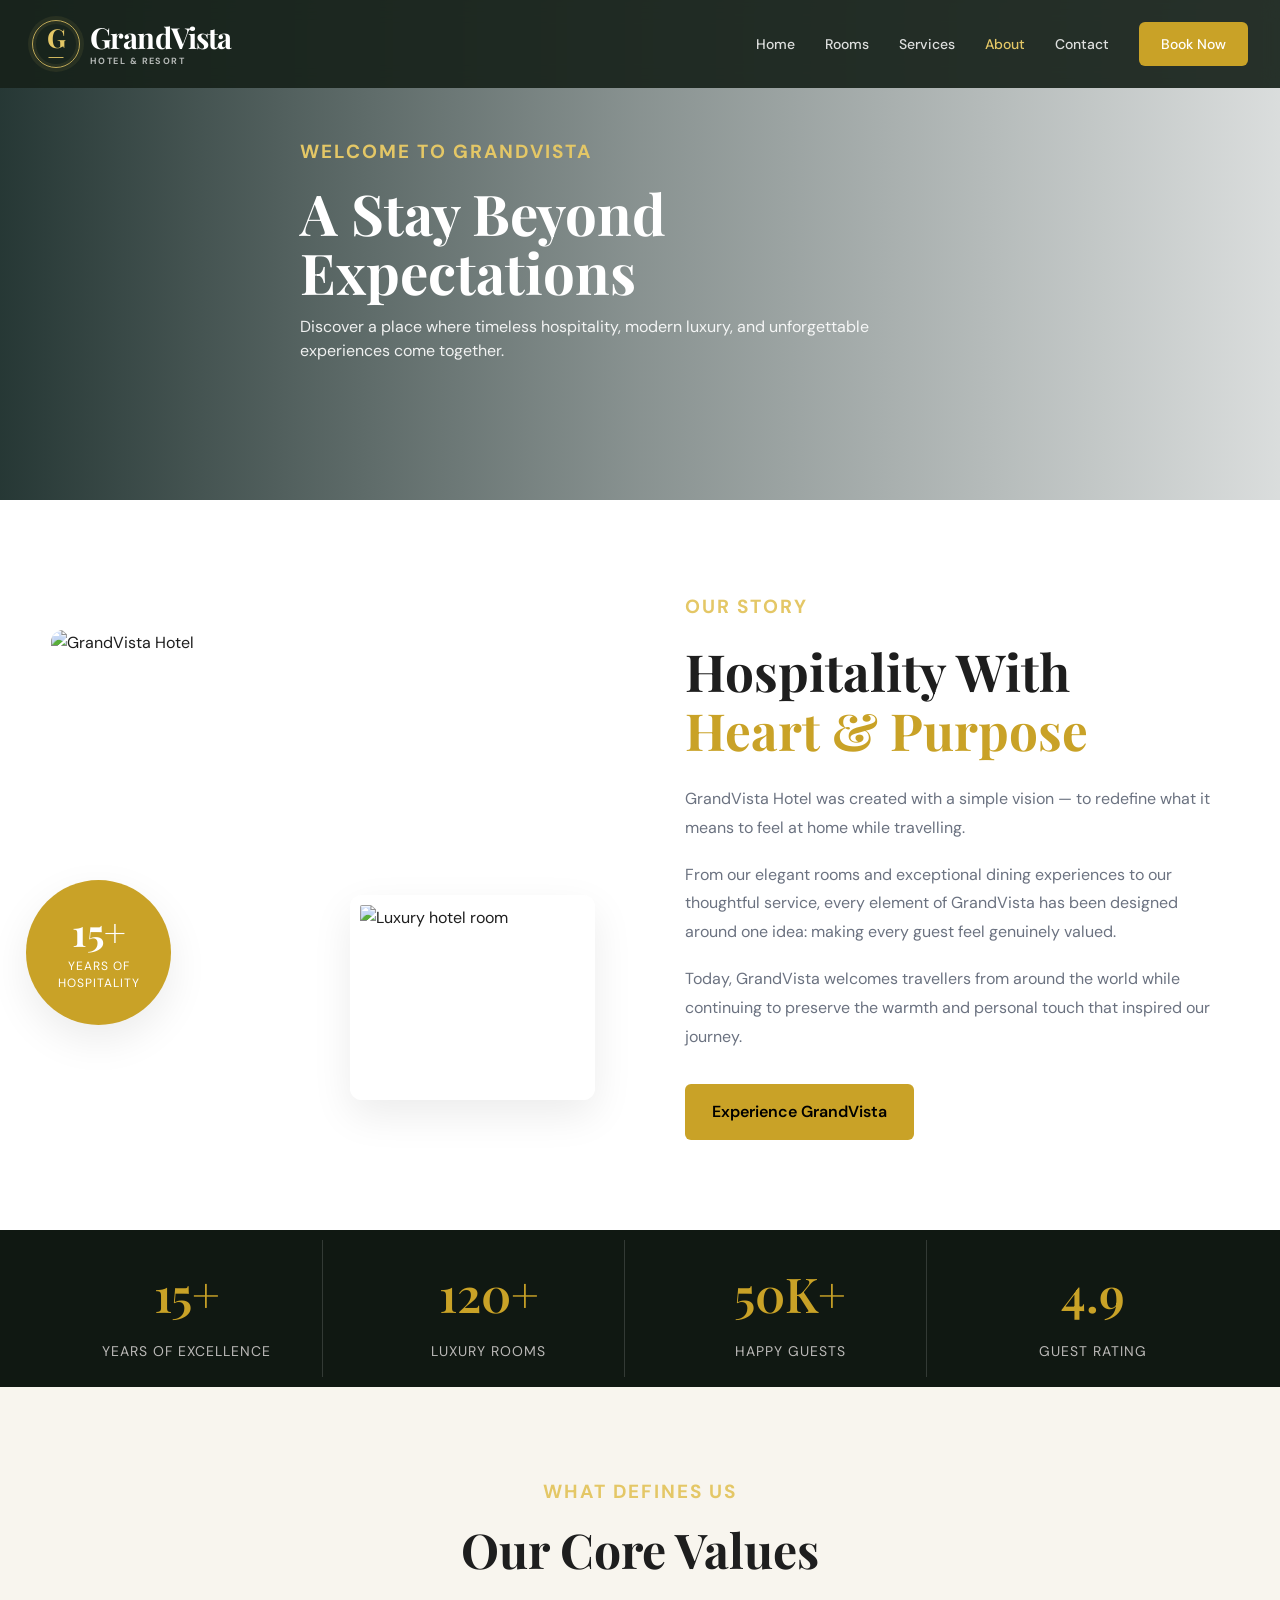
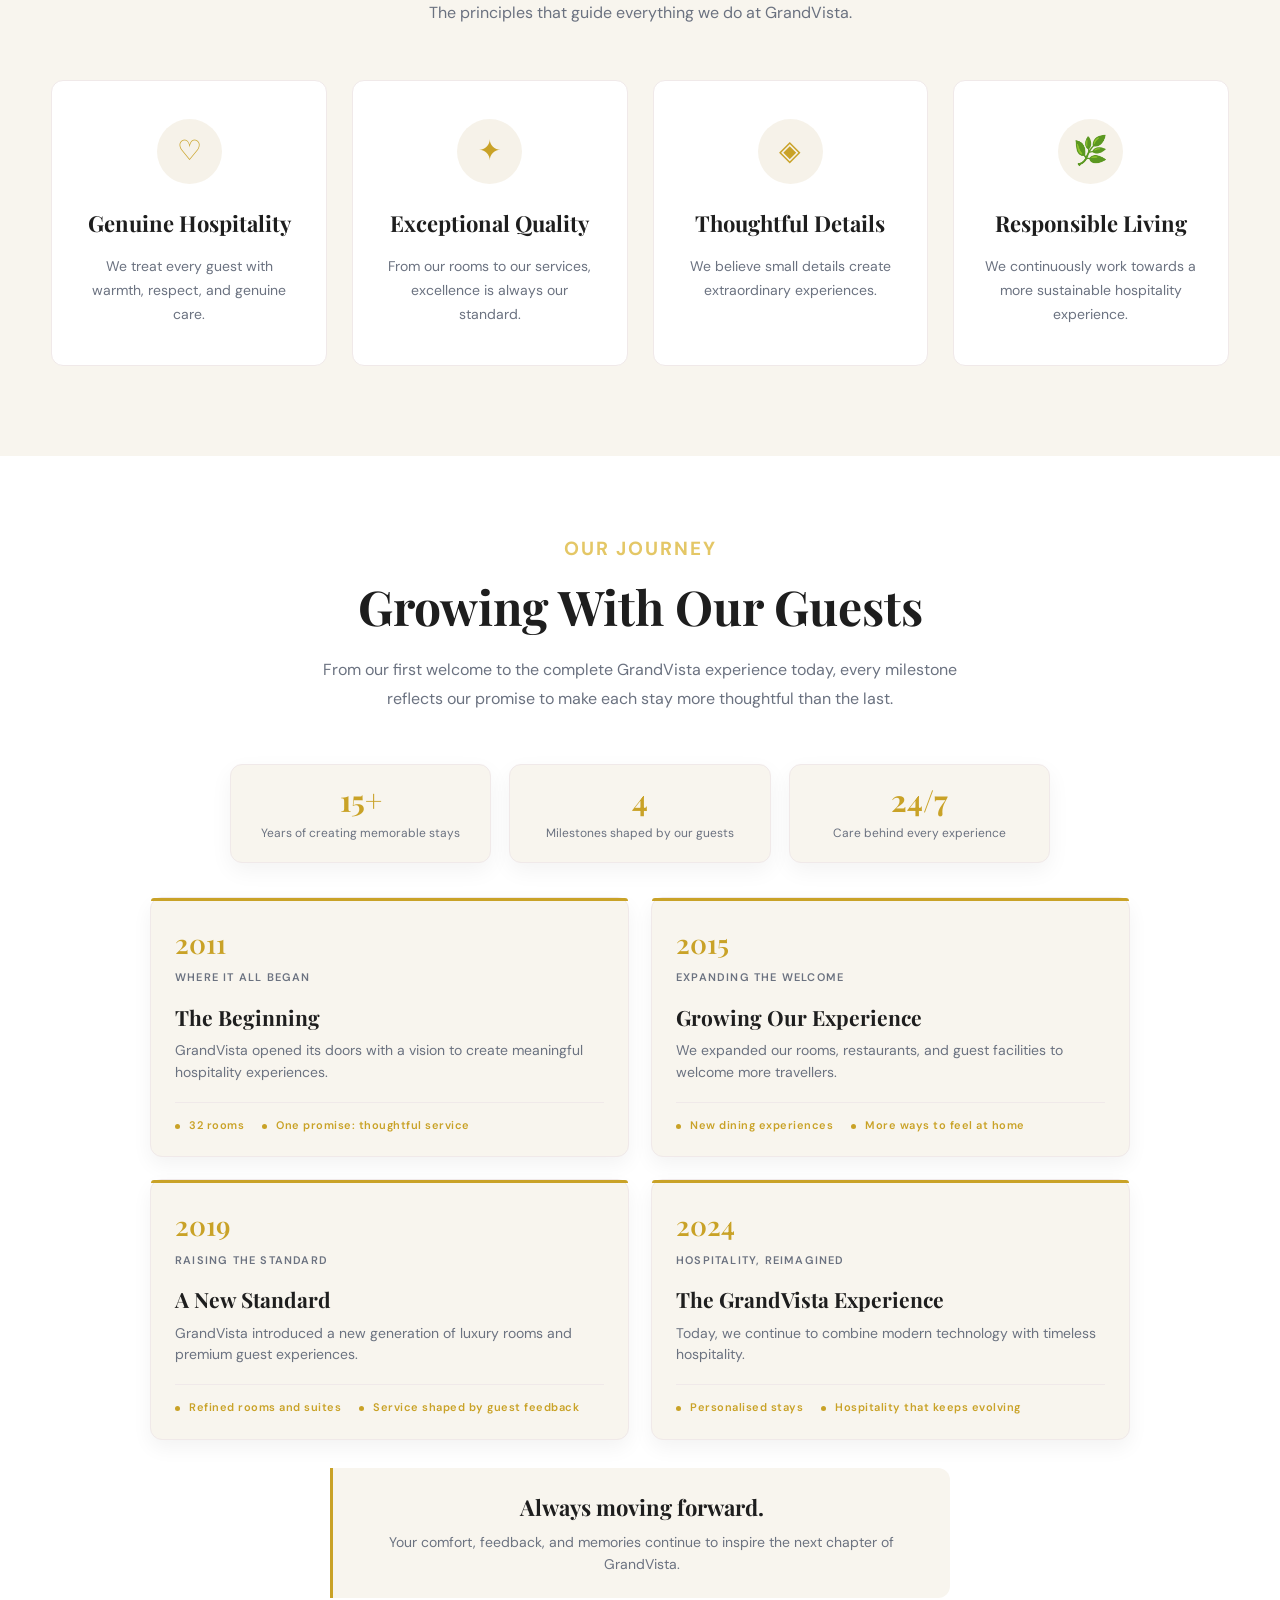
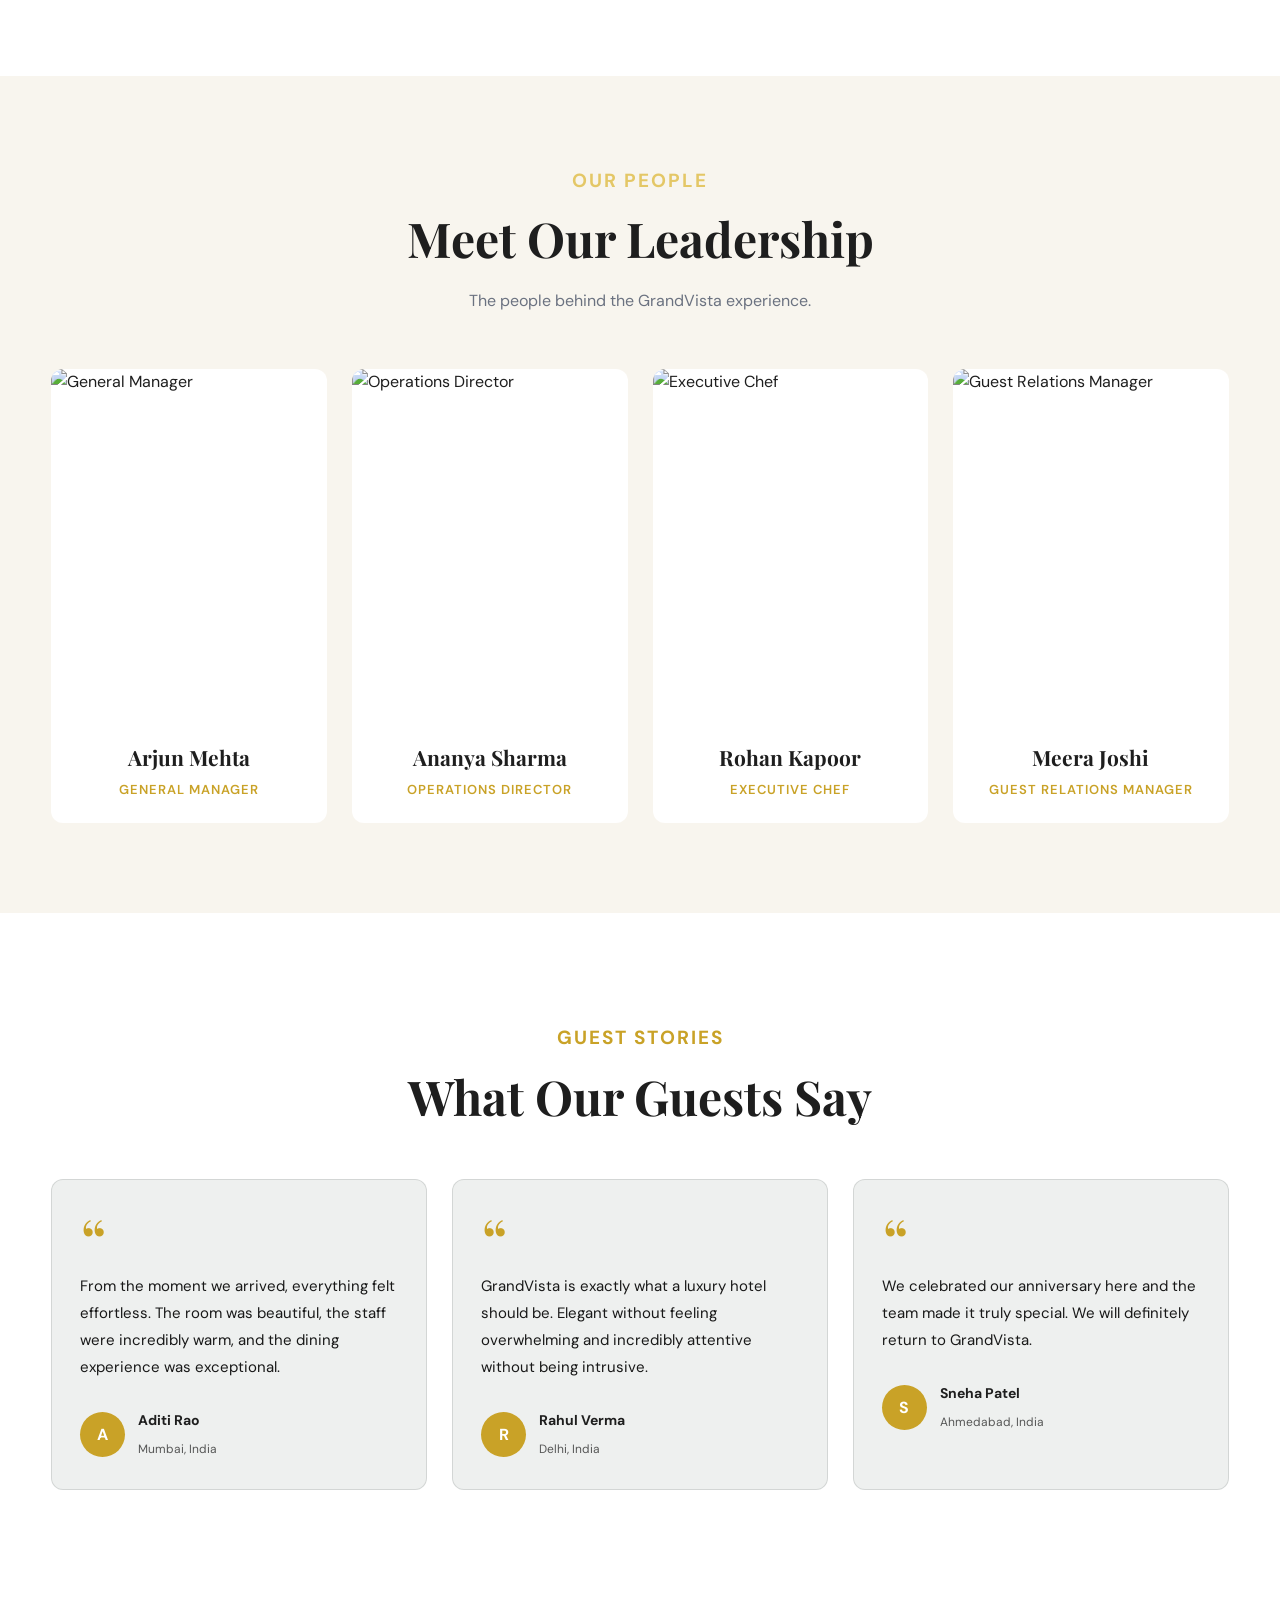
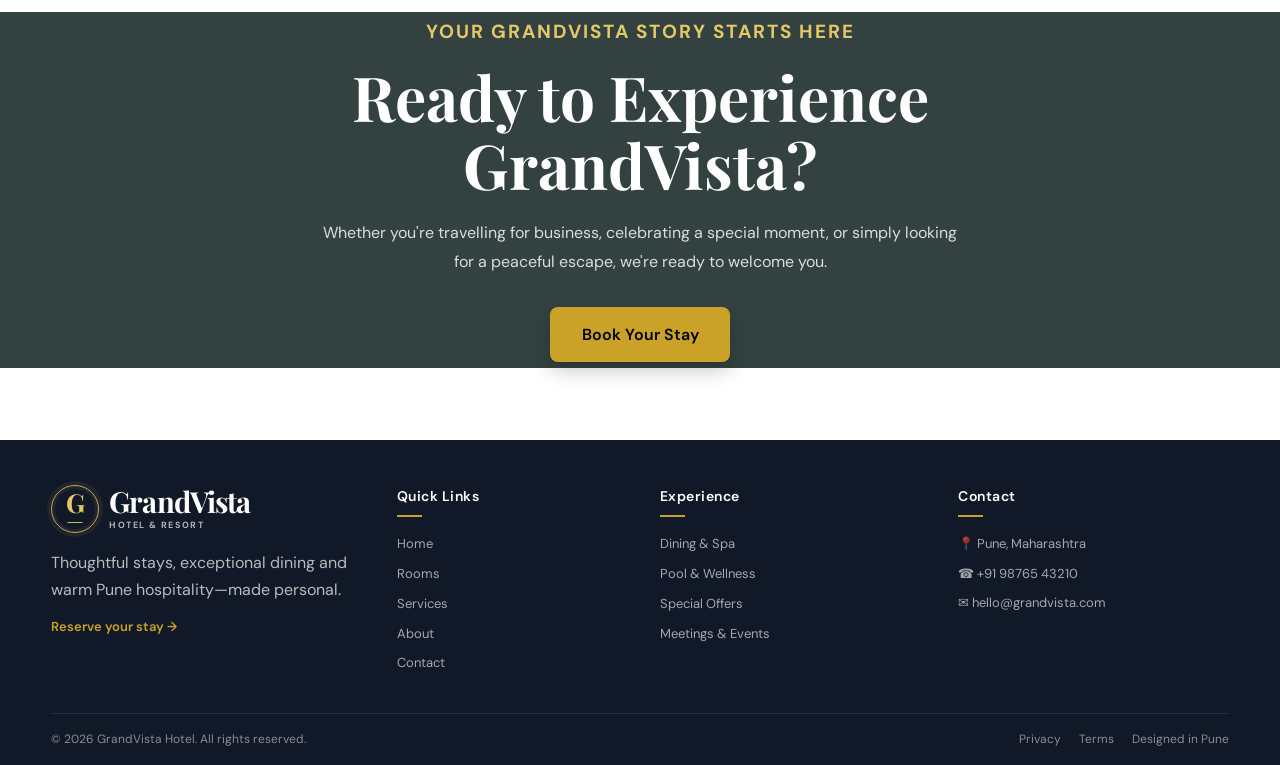
==== commit 620823b7: "changes" ====
--- a/frontend/pages/about.html
+++ b/frontend/pages/about.html
@@ -1,386 +1,195 @@
 <!DOCTYPE html>
 <html lang="en">
+
 <head>
     <meta charset="UTF-8">
     <meta name="viewport" content="width=device-width, initial-scale=1.0">
-
     <title>About Us | GrandVista Hotel</title>
 
-    <!-- Google Fonts -->
     <link rel="preconnect" href="https://fonts.googleapis.com">
     <link rel="preconnect" href="https://fonts.gstatic.com" crossorigin>
-
-    <link
-        href="https://fonts.googleapis.com/css2?family=DM+Sans:wght@400;500;600;700&family=Playfair+Display:wght@500;600;700&display=swap"
-        rel="stylesheet"
-    >
-
-    <!-- Main CSS -->
+    <link href="https://fonts.googleapis.com/css2?family=DM+Sans:wght@400;500;600;700&family=Playfair+Display:wght@500;600;700&display=swap" rel="stylesheet">
+
     <link rel="stylesheet" href="../css/style.css">
-
-    <!-- About CSS -->
     <link rel="stylesheet" href="../css/about.css">
 </head>
 
 <body class="about-page">
 
-<!-- =========================
-     HEADER
-========================= -->
-
+<!-- ========== HEADER ========== -->
 <header class="header">
-
     <div class="container navbar">
 
         <a href="../index.html" class="logo">
             <span class="logo-icon">G</span>
-
             <span class="logo-text">
                 <strong>GrandVista</strong>
-                <small>HOTEL & RESORT</small>
+                <small>HOTEL &amp; RESORT</small>
             </span>
         </a>
 
         <nav class="nav-menu">
-
             <a href="../index.html">Home</a>
-
             <a href="rooms.html">Rooms</a>
-
             <a href="services.html">Services</a>
-
             <a href="about.html" class="active">About</a>
-
             <a href="contact.html">Contact</a>
-
-            <a href="booking.html" class="nav-btn">
-                Book Now
-            </a>
-
+            <a href="booking.html" class="nav-btn">Book Now</a>
         </nav>
 
-        <button class="menu-toggle" id="menuToggle">
-            ☰
-        </button>
-
-    </div>
-
+        <button class="menu-toggle" id="menuToggle" aria-label="Open navigation">☰</button>
+
+    </div>
 </header>
 
 
-<!-- =========================
-     ABOUT HERO
-========================= -->
-
+<!-- ========== HERO ========== -->
 <section class="about-hero">
-
     <div class="about-hero-overlay"></div>
 
     <div class="container about-hero-content">
-
-        <p class="section-label">
-            WELCOME TO GRANDVISTA
+        <p class="section-label">WELCOME TO GRANDVISTA</p>
+        <h1>A Stay Beyond<br>Expectations</h1>
+        <p>
+            Discover a place where timeless hospitality, modern luxury,
+            and unforgettable experiences come together.
         </p>
-
-        <h1>
-            A Stay Beyond<br>
-            Expectations
-        </h1>
-
-        <p>
-            Discover a place where timeless hospitality,
-            modern luxury, and unforgettable experiences
-            come together.
-        </p>
-
-    </div>
-
-</section>
-
-
-<!-- =========================
-     OUR STORY
-========================= -->
-
+    </div>
+</section>
+
+
+<!-- ========== OUR STORY ========== -->
 <section class="section story-section">
-
     <div class="container story-grid">
 
         <div class="story-images">
 
             <div class="story-image-main">
-                <img
-                    src="https://images.unsplash.com/photo-1566073771259-6a8506099945?auto=format&fit=crop&w=1000&q=85"
-                    alt="GrandVista Hotel"
-                >
+                <img src="https://images.unsplash.com/photo-1566073771259-6a8506099945?auto=format&fit=crop&w=1000&q=85" alt="GrandVista Hotel">
             </div>
 
             <div class="story-image-small">
-                <img
-                    src="https://images.unsplash.com/photo-1564501049412-61c2a3083791?auto=format&fit=crop&w=700&q=85"
-                    alt="Luxury hotel room"
-                >
+                <img src="https://images.unsplash.com/photo-1564501049412-61c2a3083791?auto=format&fit=crop&w=700&q=85" alt="Luxury hotel room">
             </div>
 
             <div class="experience-badge">
-
                 <strong>15+</strong>
-
-                <span>
-                    Years of<br>
-                    Hospitality
-                </span>
-
-            </div>
-
-        </div>
-
+                <span>Years of<br>Hospitality</span>
+            </div>
+
+        </div>
 
         <div class="story-content">
-
-            <p class="section-label">
-                OUR STORY
+            <p class="section-label">OUR STORY</p>
+
+            <h2>Hospitality With<br><span>Heart &amp; Purpose</span></h2>
+
+            <p>
+                GrandVista Hotel was created with a simple vision — to redefine
+                what it means to feel at home while travelling.
             </p>
 
-            <h2>
-                Hospitality With<br>
-                <span>Heart & Purpose</span>
-            </h2>
-
             <p>
-                GrandVista Hotel was created with a simple
-                vision — to redefine what it means to feel
-                at home while travelling.
+                From our elegant rooms and exceptional dining experiences to our
+                thoughtful service, every element of GrandVista has been designed
+                around one idea: making every guest feel genuinely valued.
             </p>
 
             <p>
-                From our elegant rooms and exceptional dining
-                experiences to our thoughtful service, every
-                element of GrandVista has been designed around
-                one idea: making every guest feel genuinely
-                valued.
-            </p>
-
-            <p>
-                Today, GrandVista welcomes travellers from
-                around the world while continuing to preserve
-                the warmth and personal touch that inspired
+                Today, GrandVista welcomes travellers from around the world while
+                continuing to preserve the warmth and personal touch that inspired
                 our journey.
             </p>
 
-            <a href="booking.html" class="btn btn-primary">
-                Experience GrandVista
-            </a>
-
-        </div>
-
-    </div>
-
-</section>
-
-
-<!-- =========================
-     STATISTICS
-========================= -->
-
+            <a href="booking.html" class="btn btn-primary">Experience GrandVista</a>
+        </div>
+
+    </div>
+</section>
+
+
+<!-- ========== STATISTICS ========== -->
 <section class="stats-section">
-
     <div class="container stats-grid">
 
         <div class="stat-item">
-
-            <span class="stat-number">
-                15+
-            </span>
-
-            <span class="stat-label">
-                Years of Excellence
-            </span>
-
-        </div>
-
+            <span class="stat-number">15+</span>
+            <span class="stat-label">Years of Excellence</span>
+        </div>
 
         <div class="stat-item">
-
-            <span class="stat-number">
-                120+
-            </span>
-
-            <span class="stat-label">
-                Luxury Rooms
-            </span>
-
-        </div>
-
+            <span class="stat-number">120+</span>
+            <span class="stat-label">Luxury Rooms</span>
+        </div>
 
         <div class="stat-item">
-
-            <span class="stat-number">
-                50K+
-            </span>
-
-            <span class="stat-label">
-                Happy Guests
-            </span>
-
-        </div>
-
+            <span class="stat-number">50K+</span>
+            <span class="stat-label">Happy Guests</span>
+        </div>
 
         <div class="stat-item">
-
-            <span class="stat-number">
-                4.9
-            </span>
-
-            <span class="stat-label">
-                Guest Rating
-            </span>
-
-        </div>
-
-    </div>
-
-</section>
-
-
-<!-- =========================
-     OUR VALUES
-========================= -->
-
+            <span class="stat-number">4.9</span>
+            <span class="stat-label">Guest Rating</span>
+        </div>
+
+    </div>
+</section>
+
+
+<!-- ========== VALUES ========== -->
 <section class="section values-section">
-
     <div class="container">
 
         <div class="section-heading centered">
-
-            <p class="section-label">
-                WHAT DEFINES US
+            <p class="section-label">WHAT DEFINES US</p>
+            <h2>Our Core Values</h2>
+            <p>The principles that guide everything we do at GrandVista.</p>
+        </div>
+
+        <div class="values-grid">
+
+            <div class="value-card">
+                <div class="value-icon">♡</div>
+                <h3>Genuine Hospitality</h3>
+                <p>We treat every guest with warmth, respect, and genuine care.</p>
+            </div>
+
+            <div class="value-card">
+                <div class="value-icon">✦</div>
+                <h3>Exceptional Quality</h3>
+                <p>From our rooms to our services, excellence is always our standard.</p>
+            </div>
+
+            <div class="value-card">
+                <div class="value-icon">◈</div>
+                <h3>Thoughtful Details</h3>
+                <p>We believe small details create extraordinary experiences.</p>
+            </div>
+
+            <div class="value-card">
+                <div class="value-icon">🌿</div>
+                <h3>Responsible Living</h3>
+                <p>We continuously work towards a more sustainable hospitality experience.</p>
+            </div>
+
+        </div>
+
+    </div>
+</section>
+
+
+<!-- ========== TIMELINE ========== -->
+<section class="timeline-section">
+    <div class="container">
+
+        <div class="section-heading centered">
+            <p class="section-label">OUR JOURNEY</p>
+            <h2>Growing With Our Guests</h2>
+            <p class="timeline-intro">
+                From our first welcome to the complete GrandVista experience today,
+                every milestone reflects our promise to make each stay more
+                thoughtful than the last.
             </p>
-
-            <h2>
-                Our Core Values
-            </h2>
-
-            <p>
-                The principles that guide everything we do
-                at GrandVista.
-            </p>
-
-        </div>
-
-
-        <div class="values-grid">
-
-            <!-- Value 1 -->
-
-            <div class="value-card">
-
-                <div class="value-icon">
-                    ♡
-                </div>
-
-                <h3>
-                    Genuine Hospitality
-                </h3>
-
-                <p>
-                    We treat every guest with warmth,
-                    respect, and genuine care.
-                </p>
-
-            </div>
-
-
-            <!-- Value 2 -->
-
-            <div class="value-card">
-
-                <div class="value-icon">
-                    ✦
-                </div>
-
-                <h3>
-                    Exceptional Quality
-                </h3>
-
-                <p>
-                    From our rooms to our services,
-                    excellence is always our standard.
-                </p>
-
-            </div>
-
-
-            <!-- Value 3 -->
-
-            <div class="value-card">
-
-                <div class="value-icon">
-                    ◈
-                </div>
-
-                <h3>
-                    Thoughtful Details
-                </h3>
-
-                <p>
-                    We believe small details create
-                    extraordinary experiences.
-                </p>
-
-            </div>
-
-
-            <!-- Value 4 -->
-
-            <div class="value-card">
-
-                <div class="value-icon">
-                    🌿
-                </div>
-
-                <h3>
-                    Responsible Living
-                </h3>
-
-                <p>
-                    We continuously work towards a more
-                    sustainable hospitality experience.
-                </p>
-
-            </div>
-
-        </div>
-
-    </div>
-
-</section>
-
-
-<!-- =========================
-     TIMELINE
-========================= -->
-
-<section class="timeline-section">
-
-    <div class="container">
-
-        <div class="section-heading centered">
-
-            <p class="section-label">
-                OUR JOURNEY
-            </p>
-
-            <h2>
-                Growing With Our Guests
-            </h2>
-
-            <p class="timeline-intro">
-                From our first welcome to the complete GrandVista
-                experience today, every milestone reflects our promise
-                to make each stay more thoughtful than the last.
-            </p>
-
         </div>
 
         <div class="timeline-highlights">
@@ -402,138 +211,56 @@
 
         <div class="timeline">
 
-            <!-- 2011 -->
-
             <div class="timeline-item">
-
-                <div class="timeline-year">
-                    2011
-                </div>
-
-                <span class="timeline-year-note">
-                    Where it all began
-                </span>
-
+                <div class="timeline-year">2011</div>
+                <span class="timeline-year-note">Where it all began</span>
                 <div class="timeline-content">
-
-                    <h3>
-                        The Beginning
-                    </h3>
-
-                    <p>
-                        GrandVista opened its doors with a
-                        vision to create meaningful hospitality
-                        experiences.
-                    </p>
-
+                    <h3>The Beginning</h3>
+                    <p>GrandVista opened its doors with a vision to create meaningful hospitality experiences.</p>
                     <div class="timeline-detail">
                         <span>32 rooms</span>
                         <span>One promise: thoughtful service</span>
                     </div>
-
-                </div>
-
-            </div>
-
-
-            <!-- 2015 -->
+                </div>
+            </div>
 
             <div class="timeline-item">
-
-                <div class="timeline-year">
-                    2015
-                </div>
-
-                <span class="timeline-year-note">
-                    Expanding the welcome
-                </span>
-
+                <div class="timeline-year">2015</div>
+                <span class="timeline-year-note">Expanding the welcome</span>
                 <div class="timeline-content">
-
-                    <h3>
-                        Growing Our Experience
-                    </h3>
-
-                    <p>
-                        We expanded our rooms, restaurants,
-                        and guest facilities to welcome more
-                        travellers.
-                    </p>
-
+                    <h3>Growing Our Experience</h3>
+                    <p>We expanded our rooms, restaurants, and guest facilities to welcome more travellers.</p>
                     <div class="timeline-detail">
                         <span>New dining experiences</span>
                         <span>More ways to feel at home</span>
                     </div>
-
-                </div>
-
-            </div>
-
-
-            <!-- 2019 -->
+                </div>
+            </div>
 
             <div class="timeline-item">
-
-                <div class="timeline-year">
-                    2019
-                </div>
-
-                <span class="timeline-year-note">
-                    Raising the standard
-                </span>
-
+                <div class="timeline-year">2019</div>
+                <span class="timeline-year-note">Raising the standard</span>
                 <div class="timeline-content">
-
-                    <h3>
-                        A New Standard
-                    </h3>
-
-                    <p>
-                        GrandVista introduced a new generation
-                        of luxury rooms and premium guest
-                        experiences.
-                    </p>
-
+                    <h3>A New Standard</h3>
+                    <p>GrandVista introduced a new generation of luxury rooms and premium guest experiences.</p>
                     <div class="timeline-detail">
                         <span>Refined rooms and suites</span>
                         <span>Service shaped by guest feedback</span>
                     </div>
-
-                </div>
-
-            </div>
-
-
-            <!-- 2024 -->
+                </div>
+            </div>
 
             <div class="timeline-item">
-
-                <div class="timeline-year">
-                    2024
-                </div>
-
-                <span class="timeline-year-note">
-                    Hospitality, reimagined
-                </span>
-
+                <div class="timeline-year">2024</div>
+                <span class="timeline-year-note">Hospitality, reimagined</span>
                 <div class="timeline-content">
-
-                    <h3>
-                        The GrandVista Experience
-                    </h3>
-
-                    <p>
-                        Today, we continue to combine modern
-                        technology with timeless hospitality.
-                    </p>
-
+                    <h3>The GrandVista Experience</h3>
+                    <p>Today, we continue to combine modern technology with timeless hospitality.</p>
                     <div class="timeline-detail">
                         <span>Personalised stays</span>
                         <span>Hospitality that keeps evolving</span>
                     </div>
-
-                </div>
-
+                </div>
             </div>
 
         </div>
@@ -541,531 +268,160 @@
         <div class="timeline-note">
             <strong>Always moving forward.</strong>
             <span>
-                Your comfort, feedback, and memories continue to
-                inspire the next chapter of GrandVista.
+                Your comfort, feedback, and memories continue to inspire the
+                next chapter of GrandVista.
             </span>
         </div>
 
     </div>
-
-</section>
-
-
-<!-- =========================
-     TEAM
-========================= -->
-
+</section>
+
+
+<!-- ========== TEAM ========== -->
 <section class="section team-section">
-
     <div class="container">
 
         <div class="section-heading centered">
-
-            <p class="section-label">
-                OUR PEOPLE
-            </p>
-
-            <h2>
-                Meet Our Leadership
-            </h2>
-
-            <p>
-                The people behind the GrandVista experience.
-            </p>
-
-        </div>
-
+            <p class="section-label">OUR PEOPLE</p>
+            <h2>Meet Our Leadership</h2>
+            <p>The people behind the GrandVista experience.</p>
+        </div>
 
         <div class="team-grid">
 
-            <!-- Team Member 1 -->
-
             <div class="team-card">
-
                 <div class="team-image">
-
-                    <img
-                        src="https://images.unsplash.com/photo-1560250097-0b93528c311a?auto=format&fit=crop&w=700&q=85"
-                        alt="General Manager"
-                    >
-
-                </div>
-
+                    <img src="https://images.unsplash.com/photo-1560250097-0b93528c311a?auto=format&fit=crop&w=700&q=85" alt="General Manager">
+                </div>
                 <div class="team-info">
-
-                    <h3>
-                        Arjun Mehta
-                    </h3>
-
-                    <p>
-                        General Manager
-                    </p>
-
-                </div>
-
-            </div>
-
-
-            <!-- Team Member 2 -->
+                    <h3>Arjun Mehta</h3>
+                    <p>General Manager</p>
+                </div>
+            </div>
 
             <div class="team-card">
-
                 <div class="team-image">
-
-                    <img
-                        src="https://images.unsplash.com/photo-1573496359142-b8d87734a5a2?auto=format&fit=crop&w=700&q=85"
-                        alt="Operations Director"
-                    >
-
-                </div>
-
+                    <img src="https://images.unsplash.com/photo-1573496359142-b8d87734a5a2?auto=format&fit=crop&w=700&q=85" alt="Operations Director">
+                </div>
                 <div class="team-info">
-
-                    <h3>
-                        Ananya Sharma
-                    </h3>
-
-                    <p>
-                        Operations Director
-                    </p>
-
-                </div>
-
-            </div>
-
-
-            <!-- Team Member 3 -->
+                    <h3>Ananya Sharma</h3>
+                    <p>Operations Director</p>
+                </div>
+            </div>
 
             <div class="team-card">
-
                 <div class="team-image">
-
-                    <img
-                        src="https://images.unsplash.com/photo-1500648767791-00dcc994a43e?auto=format&fit=crop&w=700&q=85"
-                        alt="Executive Chef"
-                    >
-
-                </div>
-
+                    <img src="https://images.unsplash.com/photo-1500648767791-00dcc994a43e?auto=format&fit=crop&w=700&q=85" alt="Executive Chef">
+                </div>
                 <div class="team-info">
-
-                    <h3>
-                        Rohan Kapoor
-                    </h3>
-
-                    <p>
-                        Executive Chef
-                    </p>
-
-                </div>
-
-            </div>
-
-
-            <!-- Team Member 4 -->
+                    <h3>Rohan Kapoor</h3>
+                    <p>Executive Chef</p>
+                </div>
+            </div>
 
             <div class="team-card">
-
                 <div class="team-image">
-
-                    <img
-                        src="https://images.unsplash.com/photo-1551836022-d5d88e9218df?auto=format&fit=crop&w=700&q=85"
-                        alt="Guest Relations Manager"
-                    >
-
-                </div>
-
+                    <img src="https://images.unsplash.com/photo-1551836022-d5d88e9218df?auto=format&fit=crop&w=700&q=85" alt="Guest Relations Manager">
+                </div>
                 <div class="team-info">
-
-                    <h3>
-                        Meera Joshi
-                    </h3>
-
-                    <p>
-                        Guest Relations Manager
-                    </p>
-
-                </div>
-
-            </div>
-
-        </div>
-
-    </div>
-
-</section>
-
-
-<!-- =========================
-     TESTIMONIALS
-========================= -->
-
+                    <h3>Meera Joshi</h3>
+                    <p>Guest Relations Manager</p>
+                </div>
+            </div>
+
+        </div>
+
+    </div>
+</section>
+
+
+<!-- ========== TESTIMONIALS ========== -->
 <section class="testimonials-section">
-
     <div class="container">
 
         <div class="section-heading centered">
-
-            <p class="section-label">
-                GUEST STORIES
-            </p>
-
-            <h2>
-                What Our Guests Say
-            </h2>
-
-        </div>
-
+            <p class="section-label">GUEST STORIES</p>
+            <h2>What Our Guests Say</h2>
+        </div>
 
         <div class="testimonials-grid">
 
-            <!-- Testimonial 1 -->
-
             <div class="testimonial-card">
-
-                <div class="quote">
-                    “
-                </div>
-
+                <div class="quote">“</div>
                 <p>
-                    From the moment we arrived, everything
-                    felt effortless. The room was beautiful,
-                    the staff were incredibly warm, and the
-                    dining experience was exceptional.
+                    From the moment we arrived, everything felt effortless. The room
+                    was beautiful, the staff were incredibly warm, and the dining
+                    experience was exceptional.
                 </p>
-
                 <div class="guest">
-
-                    <div class="guest-avatar">
-                        A
-                    </div>
-
+                    <div class="guest-avatar">A</div>
                     <div>
-                        <strong>
-                            Aditi Rao
-                        </strong>
-
-                        <span>
-                            Mumbai, India
-                        </span>
-                    </div>
-
-                </div>
-
-            </div>
-
-
-            <!-- Testimonial 2 -->
+                        <strong>Aditi Rao</strong>
+                        <span>Mumbai, India</span>
+                    </div>
+                </div>
+            </div>
 
             <div class="testimonial-card">
-
-                <div class="quote">
-                    “
-                </div>
-
+                <div class="quote">“</div>
                 <p>
-                    GrandVista is exactly what a luxury hotel
-                    should be. Elegant without feeling
-                    overwhelming and incredibly attentive
-                    without being intrusive.
+                    GrandVista is exactly what a luxury hotel should be. Elegant
+                    without feeling overwhelming and incredibly attentive without
+                    being intrusive.
                 </p>
-
                 <div class="guest">
-
-                    <div class="guest-avatar">
-                        R
-                    </div>
-
+                    <div class="guest-avatar">R</div>
                     <div>
-                        <strong>
-                            Rahul Verma
-                        </strong>
-
-                        <span>
-                            Delhi, India
-                        </span>
-                    </div>
-
-                </div>
-
-            </div>
-
-
-            <!-- Testimonial 3 -->
+                        <strong>Rahul Verma</strong>
+                        <span>Delhi, India</span>
+                    </div>
+                </div>
+            </div>
 
             <div class="testimonial-card">
-
-                <div class="quote">
-                    “
-                </div>
-
+                <div class="quote">“</div>
                 <p>
-                     We celebrated our anniversary here and
-                    the team made it truly special. We will
-                    definitely return to GrandVista.<br><br>
+                    We celebrated our anniversary here and the team made it truly
+                    special. We will definitely return to GrandVista.
                 </p>
-
                 <div class="guest">
-
-                    <div class="guest-avatar">
-                        s
-                    </div>
-
+                    <div class="guest-avatar">S</div>
                     <div>
-                        <strong>
-                            Rahul Verma
-                        </strong>
-
-                        <span>
-                            Delhi, India
-                        </span>
-                    </div>
-
-                </div>
-
-            </div>
-
-            <!-- <div class="testimonial-card">
-
-                <div class="quote">
-                    “
-                </div>
-
-                <p>
-                    We celebrated our anniversary here and
-                    the team made it truly special. We will
-                    definitely return to GrandVista.
-                </p>
-
-                <div class="guest">
-
-                    <div class="guest-avatar">
-                        S
-                    </div>
-
-                    <div>
-                        <strong>
-                            Sneha Patel
-                        </strong>
-
-                        <span>
-                            Ahmedabad, India
-                        </span>
-
-                    </div>
-
-                </div>
-
-            </div> -->
-
-        </div>
-
-    </div>
-
-</section>
-
-
-<!-- =========================
-     BOOKING CTA
-========================= -->
-
+                        <strong>Sneha Patel</strong>
+                        <span>Ahmedabad, India</span>
+                    </div>
+                </div>
+            </div>
+
+        </div>
+
+    </div>
+</section>
+
+
+<!-- ========== BOOKING CTA ========== -->
 <section class="about-cta">
-
     <div class="about-cta-overlay"></div>
 
     <div class="container about-cta-content">
-
-        <p class="section-label">
-            YOUR GRANDVISTA STORY STARTS HERE
+        <p class="section-label">YOUR GRANDVISTA STORY STARTS HERE</p>
+
+        <h2>Ready to Experience<br>GrandVista?</h2>
+
+        <p>
+            Whether you're travelling for business, celebrating a special moment,
+            or simply looking for a peaceful escape, we're ready to welcome you.
         </p>
 
-        <h2>
-            Ready to Experience<br>
-            GrandVista?
-        </h2>
-
-        <p>
-            Whether you're travelling for business,
-            celebrating a special moment, or simply
-            looking for a peaceful escape, we're ready
-            to welcome you.
-        </p>
-
-        <a href="booking.html" class="btn btn-primary">
-            Book Your Stay
-        </a>
-
-    </div>
-
-</section>
-
-
-<!-- =========================
-     FOOTER
-========================= -->
-
-<footer class="footer">
-
-    <div class="container footer-grid">
-
-        <div class="footer-brand">
-
-            <a href="../index.html" class="logo">
-
-                <span class="logo-icon">
-                    G
-                </span>
-
-                <span class="logo-text">
-
-                    <strong>
-                        GrandVista
-                    </strong>
-
-                    <small>
-                        HOTEL & RESORT
-                    </small>
-
-                </span>
-
-            </a>
-
-            <p>
-                A refined hotel experience where
-                comfort, elegance, and warm hospitality
-                come together.
-            </p>
-
-        </div>
-
-
-        <div class="footer-links">
-
-            <h4>
-                Quick Links
-            </h4>
-
-            <a href="../index.html">
-                Home
-            </a>
-
-            <a href="rooms.html">
-                Rooms
-            </a>
-
-            <a href="services.html">
-                Services
-            </a>
-
-            <a href="about.html">
-                About
-            </a>
-
-            <a href="contact.html">
-                Contact
-            </a>
-
-        </div>
-
-
-        <div class="footer-contact">
-        
-            <h4>
-                Contact Us
-            </h4>
-        
-            <p>
-                📍 Pune, Maharashtra
-            </p>
-        
-            <p>
-                ☎ +91 98765 43210
-            </p>
-        
-            <p>
-                ✉ hello@grandvista.com
-            </p>
-        
-            <p>
-                🕐 24/7 Front Desk
-            </p>
-        
-        </div>
-        <div class="footer-links">
-        
-            <h4>
-                Our Services
-            </h4>
-        
-            <a href="services.html">
-                Accommodation
-            </a>
-        
-            <a href="services.html">
-                Restaurant & Dining
-            </a>
-        
-            <a href="services.html">
-                Spa & Wellness
-            </a>
-        
-            <a href="services.html">
-                Swimming Pool
-            </a>
-        
-            <a href="services.html">
-                Events & Meetings
-            </a>
-        
-        </div>
-        <div class="footer-links">
-        
-            <h4>
-                Guest Information
-            </h4>
-        
-            <a href="services.html?policy=privacy">
-                Privacy Policy
-            </a>
-        
-            <a href="services.html?policy=terms">
-                Terms & Conditions
-            </a>
-        
-            <a href="services.html?policy=cancellation">
-                Cancellation Policy
-            </a>
-        
-            <a href="services.html?policy=booking">
-                Booking Policy
-            </a>
-        
-            <a href="services.html?policy=faqs">
-                FAQs
-            </a>
-        
-        </div>
-
-
-    </div>
-
-
-    <div class="container footer-bottom">
-
-        <p>
-            © 2026 GrandVista Hotel. All rights reserved.
-        </p>
-
-        <p>
-            Designed with elegance.
-        </p>
-
-    </div>
-
-</footer>
-
-
-<!-- Main JavaScript -->
+        <a href="booking.html" class="btn btn-primary">Book Your Stay</a>
+    </div>
+</section>
+
+
+<!-- ========== FOOTER (filled in by js/main.js) ========== -->
+<footer class="footer"></footer>
+
+
 <script src="../js/main.js"></script>
 
 </body>
--- a/frontend/css/style.css
+++ b/frontend/css/style.css
@@ -3,7 +3,6 @@
 ========================================= */
 
 :root {
-
     --primary: #17221B;
     --secondary: #24352A;
     --dark: #101812;
@@ -19,12 +18,8 @@
 
     --border: #f0e9e9;
 
-    --shadow:
-        0 15px 40px rgba(0, 0, 0, 0.08);
-
-    --transition:
-        all 0.3s ease;
-
+    --shadow: 0 15px 40px rgba(0, 0, 0, 0.08);
+    --transition: all 0.3s ease;
     --radius: 12px;
 }
 
@@ -33,7 +28,7 @@
 ========================================= */
 
 * {
-    margin:0;
+    margin: 0;
     padding: 0;
     box-sizing: border-box;
 }
@@ -43,561 +38,338 @@
 }
 
 body {
-
     font-family: "DM Sans", sans-serif;
-
     color: var(--text);
-
     background: var(--white);
-
     line-height: 1.6;
 }
 
 img {
-
     width: 100%;
     height: auto;
-    display:block;
-
+    display: block;
     object-fit: cover;
 }
 
 a {
-
     text-decoration: none;
-
     color: inherit;
 }
 
 button,
 input,
-select {
-
+select,
+textarea {
     font-family: inherit;
 }
 
-
-/* =========================================
-   CONTAINER
-========================================= */
-
 .container {
-
     width: min(1180px, 92%);
-
     margin: auto;
 }
 
+.section {
+    padding: 90px 0;
+}
+
+body.no-scroll {
+    overflow: hidden;
+}
 
 /* =========================================
    HEADER
 ========================================= */
 
 .header {
-
     position: absolute;
-
     top: 0;
     left: 0;
-
     width: 100%;
-
     z-index: 100;
-
     background: rgba(23, 34, 27, 0.92);
-
     backdrop-filter: blur(10px);
+    transition: background 0.3s ease, box-shadow 0.3s ease;
+}
+
+.header.scrolled {
+    box-shadow: 0 8px 30px rgba(0, 0, 0, 0.08);
 }
 
 .navbar {
-
     height: 88px;
-
     width: 100%;
     max-width: none;
     padding-left: 32px;
     padding-right: 32px;
-
-    display: flex;
-
+    display: flex;
     align-items: center;
-
     justify-content: space-between;
 }
 
-
 /* Logo */
 
 .logo {
-
-    font-family:
-        "Playfair Display",
-        serif;
-
+    display: inline-flex;
+    align-items: center;
+    gap: 10px;
+    line-height: 1;
+    margin-right: auto;
+    font-family: "Playfair Display", serif;
     font-size: 28px;
-
     font-weight: 700;
-
     color: var(--white);
 }
 
-.logo span {
-
+.logo-icon {
+    display: inline-grid;
+    width: 48px;
+    height: 48px;
+    place-items: center;
+    border: 1px solid rgba(228, 199, 102, 0.82);
+    border-radius: 50%;
     color: var(--gold-light);
-}
-
+    font-family: "Playfair Display", serif;
+    font-size: 0;
+    position: relative;
+    box-shadow:
+        inset 0 0 0 3px rgba(228, 199, 102, 0.08),
+        0 0 0 4px rgba(228, 199, 102, 0.08);
+}
+
+.logo-icon::before {
+    content: "G";
+    font-size: 26px;
+    font-weight: 700;
+    line-height: 1;
+    transform: translateY(-1px);
+}
+
+.logo-icon::after {
+    content: "";
+    position: absolute;
+    width: 15px;
+    height: 1px;
+    bottom: 9px;
+    left: 50%;
+    background: var(--gold-light);
+    transform: translateX(-50%);
+    opacity: 0.9;
+}
+
+.logo-text {
+    display: flex;
+    flex-direction: column;
+    gap: 5px;
+    color: var(--white);
+}
+
+.logo-text strong {
+    color: var(--white);
+    font-size: 29px;
+    letter-spacing: -0.03em;
+}
+
+.logo-text small {
+    color: rgba(255, 255, 255, 0.68);
+    font-family: "DM Sans", sans-serif;
+    font-size: 9px;
+    font-weight: 700;
+    letter-spacing: 0.16em;
+}
 
 /* Navigation */
 
 .nav-menu {
-
-    display: flex;
-
+    display: flex;
     align-items: center;
-
     gap: 30px;
+    margin-left: auto;
 }
 
 .nav-menu a {
-
     color: rgba(255, 255, 255, 0.85);
-
     font-size: 14px;
-
     font-weight: 500;
-
     transition: var(--transition);
 }
 
 .nav-menu a:hover,
 .nav-menu a.active {
-
     color: var(--gold-light);
 }
 
-
-/* Navigation button */
-
 .nav-btn {
-
     background: var(--gold);
-
     color: var(--white) !important;
-
     padding: 11px 22px;
-
     border-radius: 6px;
 }
 
 .nav-btn:hover {
-
     background: var(--gold-light);
-
     color: var(--primary) !important;
 }
 
-
-/* Mobile button */
-
 .menu-toggle {
-
     display: none;
-
     border: none;
-
     background: none;
-
     color: var(--white);
-
     font-size: 28px;
-
     cursor: pointer;
 }
 
-
-/* =========================================
-   HERO
-========================================= */
-
-.hero {
-
-    min-height: 700px;
-
-    position: relative;
-
-    display: flex;
-
+/* =========================================
+   SHARED TEXT + BUTTONS
+========================================= */
+
+.section-label {
+    color: var(--gold-light);
+    font-size: 19px;
+    font-weight: 700;
+    letter-spacing: 2px;
+    margin-bottom: 15px;
+}
+
+.hero-description {
+    max-width: 600px;
+    color: rgba(255, 255, 255, 0.85);
+    font-size: 17px;
+    margin-bottom: 35px;
+}
+
+.hero-buttons {
+    display: flex;
+    gap: 15px;
+    flex-wrap: wrap;
+}
+
+.btn {
+    display: inline-flex;
     align-items: center;
-
-    background-image:
-        url("https://images.unsplash.com/photo-1564501049412-61c2a3083791?auto=format&fit=crop&w=1800&q=85");
-
-    background-size: cover;
-
-    background-position: center;
-}
-
-.hero-overlay {
-
-    position: absolute;
-
-    inset: 0;
-
-    background:
-        linear-gradient(90deg,
-            rgba(10, 20, 14, 0.85),
-            rgba(10, 20, 14, 0.35));
-}
-
-.hero-content {
-
-    position: relative;
-
-    z-index: 2;
-
-    max-width: 720px;
-
-    color: var(--white);
-
-    padding-top: 80px;
-}
-
-.hero-subtitle,
-.section-label {
-
-    color: var(--gold-light);
-
-    font-size: 19px;
-
+    justify-content: center;
+    padding: 14px 26px;
+    border-radius: 6px;
+    font-weight: 600;
+    border: 1px solid transparent;
+    cursor: pointer;
+    transition: transform 0.25s ease, box-shadow 0.25s ease, background 0.25s ease, color 0.25s ease;
+}
+
+.btn:hover {
+    transform: translateY(-2px);
+}
+
+.btn-primary {
+    background: var(--gold);
+    color: black;
+}
+
+.btn-primary:hover {
+    background: var(--gold-light);
+    color: var(--primary);
+}
+
+.btn-outline {
+    border-color: rgba(21, 111, 97, 0.797);
+    color: black;
+}
+
+.btn-outline:hover {
+    background: var(--white);
+    color: var(--primary);
+}
+
+/* Quick-booking fields (used on home page) */
+
+.booking-field {
+    display: flex;
+    flex-direction: column;
+    gap: 7px;
+}
+
+.booking-field label {
+    font-size: 12px;
     font-weight: 700;
-
-    letter-spacing: 2px;
-
-    margin-bottom: 15px;
-}
-
-.hero h1 {
-
-    font-family:
-        "Playfair Display",
-        serif;
-
-    font-size: clamp(45px, 6vw, 72px);
-
-    line-height: 1.1;
-
-    margin-bottom: 25px;
-}
-
-.hero-description {
-
-    max-width: 600px;
-
-    color: rgba(255, 255, 255, 0.85);
-
-    font-size: 17px;
-
-    margin-bottom: 35px;
-}
-
-
-/* =========================================
-   BUTTONS
-========================================= */
-
-.hero-buttons {
-
-    display: flex;
-
-    gap: 15px;
-
-    flex-wrap: wrap;
-}
-
-.btn {
-
-    display: inline-flex;
-
-    align-items: center;
-
-    justify-content: center;
-
-    padding: 14px 26px;
-
-    border-radius: 6px;
-
-    font-weight: 600;
-
-    border: 1px solid transparent;
-
-    cursor: pointer;
-
-    transition: var(--transition);
-}
-
-.btn-primary {
-
-    background: var(--gold);
-
-    color: black;
-}
-
-.btn-primary:hover {
-
-    background: var(--gold-light);
-
-    color: var(--primary);
-
-    transform: translateY(-2px);
-}
-
-.btn-outline {
-
-    border-color: rgba(21, 111, 97, 0.797);
-
-    color: black;
-}
-
-.btn-outline:hover {
-
-    background: var(--white);
-
-    color: var(--primary);
-}
-
-
-/* =========================================
-   BOOKING SEARCH
-========================================= */
-
-.booking-section {
-
-    position: relative;
-
-    margin-top: -55px;
-
-    z-index: 10;
-}
-
-.booking-card {
-
-    background: var(--white);
-
-    padding: 25px;
-
-    border-radius: var(--radius);
-
-    box-shadow: var(--shadow);
-
-    display: grid;
-
-    grid-template-columns:
-        repeat(3, 1fr) 180px;
-
-    gap: 18px;
-
-    align-items: end;
-}
-
-.booking-field {
-
-    display: flex;
-
-    flex-direction: column;
-
-    gap: 7px;
-}
-
-.booking-field label {
-
-    font-size: 12px;
-
-    font-weight: 700;
-
     color: var(--text-light);
-
     text-transform: uppercase;
 }
 
 .booking-field input,
 .booking-field select {
-
     border: 1px solid var(--border);
-
     padding: 13px;
-
     border-radius: 6px;
-
     background: var(--cream);
-
     outline: none;
 }
 
 .booking-field input:focus,
 .booking-field select:focus {
-
     border-color: var(--gold);
 }
 
-
-/* =========================================
-   SECTIONS
-========================================= */
-
-
-
-.intro {
-
-    background: var(--cream);
-}
-
-.intro-grid {
-
-    display: grid;
-
-    grid-template-columns: 1fr 1fr;
-
-    gap: 70px;
-
-    align-items: center;
-}
-
-.intro-image img {
-
-    height: 520px;
-
-    border-radius: var(--radius);
-}
-
-.intro-content h2,
+/* =========================================
+   SECTION HEADINGS
+========================================= */
+
+.section-heading {
+    justify-content: space-between;
+    align-items: end;
+    margin-bottom: 45px;
+}
+
 .section-heading h2,
 .centered h2 {
-
-    font-family:
-        "Playfair Display",
-        serif;
-
+    font-family: "Playfair Display", serif;
     font-size: clamp(34px, 4vw, 48px);
-
     line-height: 1.15;
-
     margin-bottom: 22px;
 }
 
-.intro-content p:not(.section-label) {
-
+.centered {
+    text-align: center;
+    max-width: 650px;
+    margin: 0 auto 50px;
+}
+
+.centered > p:last-child {
     color: var(--text-light);
-
-    margin-bottom: 18px;
-}
-
-
-/* =========================================
-   LINKS
-========================================= */
-
-.text-link {
-
-    color: var(--gold);
-
-    font-weight: 700;
-
-    display: inline-block;
-
-    margin-top: 10px;
-
-    transition: var(--transition);
-}
-
-.text-link:hover {
-
-    color: var(--secondary);
-
-    transform: translateX(4px);
-}
-
-
-/* =========================================
-   SECTION HEADING
-========================================= */
-
-.section-heading {
-
-    justify-content: space-between;
-
-    align-items: end;
-
-    margin-bottom: 45px;
-}
-
-/* =========================================
-   PROFESSIONAL SERVICES HEADING
-========================================= */
+}
+
+/* Services page heading */
 
 .services-section-heading {
     display: grid;
-
     grid-template-columns: 150px 1fr 380px;
-
     align-items: center;
-
     column-gap: 55px;
-
     width: 100%;
     max-width: none;
-
     margin: 0 0 60px;
-
     text-align: left;
 }
 
-
-/* =========================================
-   LEFT LABEL
-========================================= */
-
 .services-heading-label {
     display: flex;
     flex-direction: column;
-
     gap: 4px;
-
     color: var(--gold);
-
     font-size: 13px;
-
     font-weight: 700;
-
     letter-spacing: 3px;
-
     line-height: 1.5;
 }
-
-
-/* =========================================
-   MAIN TITLE
-========================================= */
 
 .services-heading-title h2 {
     margin: 0;
-
     font-family: "Playfair Display", serif;
-
     font-size: clamp(48px, 5vw, 68px);
-
     font-weight: 600;
-
     line-height: 0.98;
-
     letter-spacing: -2px;
-
     color: var(--text);
 }
-
-
-/* =========================================
-   RIGHT DESCRIPTION
-========================================= */
 
 .services-heading-description {
     max-width: 380px;
@@ -605,309 +377,26 @@
 
 .services-heading-description p {
     margin: 0;
-
     color: var(--text-light);
-
-    font-family: "DM Sans", sans-serif;
-
     font-size: 17px;
-
-    font-weight: 400;
-
     line-height: 1.7;
 }
 
 /* =========================================
-   ROOM CARDS
-========================================= */
-
-.room-grid {
-
-    display: grid;
-
-    grid-template-columns:
-        repeat(3, 1fr);
-
-    gap: 25px;
-}
-
-.room-card {
-
-    background: var(--white);
-
-    border: 1px solid var(--border);
-
-    border-radius: var(--radius);
-
-    overflow: hidden;
-
-    transition: var(--transition);
-}
-
-.room-card:hover {
-
-    transform: translateY(-8px);
-
-    box-shadow: var(--shadow);
-}
-
-.room-image {
-
-    height: 260px;
-
-    position: relative;
-}
-
-.room-image img {
-
-    height: 100%;
-}
-
-.room-tag {
-
-    position: absolute;
-
-    top: 15px;
-    left: 15px;
-
-    background: var(--gold);
-
-    color: var(--white);
-
-    padding: 6px 12px;
-
-    border-radius: 4px;
-
-    font-size: 12px;
-
-    font-weight: 700;
-}
-
-.room-content {
-
-    padding: 24px;
-}
-
-.room-content h3 {
-
-    font-family:
-        "Playfair Display",
-        serif;
-
-    font-size: 24px;
-
-    margin-bottom: 10px;
-}
-
-.room-content p {
-
-    color: var(--text-light);
-
-    font-size: 14px;
-
-    margin-bottom: 20px;
-}
-
-.room-footer {
-
-    display: flex;
-
-    justify-content: space-between;
-
-    align-items: center;
-
-    border-top: 1px solid var(--border);
-
-    padding-top: 18px;
-}
-
-.room-footer strong {
-
-    color: var(--secondary);
-
-    font-size: 20px;
-}
-
-.room-footer small {
-
-    color: var(--text-light);
-
-    font-size: 12px;
-
-    font-weight: 400;
-}
-
-.room-footer a {
-
-    color: var(--gold);
-
-    font-weight: 700;
-}
-
-
-/* =========================================
-   SERVICES
-========================================= */
-
-.services {
-
-    background: var(--cream);
-}
-
-.centered {
-
-    text-align: center;
-
-    max-width: 650px;
-
-    margin: 0 auto 50px;
-}
-
-.centered>p:last-child {
-
-    color: var(--text-light);
-}
-
-.service-grid {
-
-    display: grid;
-
-    grid-template-columns:
-        repeat(4, 1fr);
-
-    gap: 20px;
-}
-
-.service-card {
-
-    background: var(--white);
-
-    padding: 35px 25px;
-
-    text-align: center;
-
-    border-radius: var(--radius);
-
-    transition: var(--transition);
-}
-
-.service-card:hover {
-
-    transform: translateY(-6px);
-
-    box-shadow: var(--shadow);
-}
-
-.service-icon {
-
-    width: 65px;
-
-    height: 65px;
-
-    margin: 0 auto 20px;
-
-    display: flex;
-
-    align-items: center;
-
-    justify-content: center;
-
-    background: var(--cream);
-
-    border-radius: 50%;
-
-    font-size: 28px;
-}
-
-.service-card h3 {
-
-    margin-bottom: 10px;
-}
-
-.service-card p {
-
-    color: var(--text-light);
-
-    font-size: 14px;
-}
-
-
-/* =========================================
-   CTA
-========================================= */
-
-.cta {
-
-    padding: 100px 20px;
-
-    text-align: center;
-
-    color: var(--white);
-
-    background:
-        linear-gradient(rgba(23, 34, 27, 0.94),
-            rgba(23, 34, 27, 0.94)),
-        url("https://images.unsplash.com/photo-1564501049412-61c2a3083791?auto=format&fit=crop&w=1600&q=80");
-
-    background-size: cover;
-
-    background-position: center;
-}
-
-.cta h2 {
-
-    font-family:
-        "Playfair Display",
-        serif;
-
-    font-size: clamp(35px, 5vw, 55px);
-
-    line-height: 1.15;
-
-    margin-bottom: 18px;
-}
-
-.cta p:not(.section-label) {
-
-    color: rgba(255, 255, 255, 0.75);
-
-    margin-bottom: 30px;
-}
-
-
-/* =========================================
-   FOOTER
-========================================= */
-
-/* =========================================
-   GRANDVISTA - COMPACT LUXURY FOOTER
-========================================= */
-
-.footer {
-    background: #111827;
-    color: #fff;
-    margin-top: 60px;
-}
-
-
-/* =========================================
-   MAIN FOOTER
-========================================= */
-
-/* =========================================
-   FOOTER
+   FOOTER (rendered by main.js on every page)
 ========================================= */
 
 .footer {
     background: #111827;
     color: #c1baba;
-    padding: 55px 0 0;
+    margin-top: 60px;
+    padding: 45px 0 0;
 }
 
 .footer-grid {
     display: grid;
-    grid-template-columns: 1.5fr 1fr 1.25fr 1.25fr 1.15fr;
-    gap: 35px;
+    grid-template-columns: 1.35fr 1fr 1.15fr 1.15fr;
+    gap: 28px;
     align-items: start;
 }
 
@@ -918,58 +407,69 @@
     color: rgba(255, 255, 255, 0.7);
 }
 
+.footer-reserve-link {
+    display: inline-block;
+    margin-top: 14px;
+    color: #c9a227;
+    font-size: 13px;
+    font-weight: 600;
+    transition: transform 0.25s ease;
+}
+
+.footer-reserve-link:hover {
+    transform: translateX(4px);
+}
+
 .footer-links,
 .footer-contact {
     display: flex;
     flex-direction: column;
 }
 
-.footer-links h4,
-.footer-contact h4 {
-    margin: 0 0 20px;
-    font-size: 17px;
+.footer h4 {
+    position: relative;
+    margin: 0 0 17px;
+    padding-bottom: 10px;
+    color: #fff;
+    font-size: 14px;
     font-weight: 600;
-    color: #ffffff;
-    position: relative;
-    padding-bottom: 12px;
-}
-
-.footer-links h4::after,
-.footer-contact h4::after {
+    letter-spacing: 0.5px;
+}
+
+.footer h4::after {
     content: "";
     position: absolute;
     left: 0;
     bottom: 0;
-    width: 30px;
+    width: 25px;
     height: 2px;
-    background: #d4af37;
+    background: #c9a227;
 }
 
 .footer-links a {
-    color: rgba(255, 255, 255, 0.68);
-    text-decoration: none;
-    margin-bottom: 12px;
-    font-size: 15px;
-    transition: 0.3s ease;
+    width: fit-content;
+    margin-bottom: 9px;
+    color: rgba(255, 255, 255, 0.62);
+    font-size: 13px;
+    transition: all 0.25s ease;
 }
 
 .footer-links a:hover {
-    color: #d4af37;
+    color: #c9a227;
     transform: translateX(3px);
 }
 
 .footer-contact p {
-    margin: 0 0 12px;
-    color: rgba(255, 255, 255, 0.68);
-    font-size: 15px;
+    margin: 0 0 10px;
+    color: rgba(255, 255, 255, 0.62);
+    font-size: 13px;
     line-height: 1.5;
 }
 
 .footer-bottom {
-    margin-top: 40px;
-    padding: 18px 0;
+    margin-top: 30px;
+    padding: 16px 0;
     border-top: 1px solid rgba(255, 255, 255, 0.1);
-
     display: flex;
     justify-content: space-between;
     align-items: center;
@@ -979,634 +479,257 @@
 .footer-bottom p {
     margin: 0;
     color: rgba(255, 255, 255, 0.5);
-    font-size: 13px;
-}
-
-
-/* =========================================
-   LOGO
-========================================= */
-
-.footer-logo {
-    display: inline-block;
-    margin-bottom: 12px;
-
-    color: #fff;
-    text-decoration: none;
-
-    font-size: 24px;
-}
-
-.footer-logo span {
+    font-size: 12px;
+}
+
+.footer-legal {
+    display: flex;
+    gap: 18px;
+    align-items: center;
+}
+
+.footer-legal a,
+.footer-legal span {
+    color: rgba(255, 255, 255, 0.5);
+    font-size: 12px;
+    transition: color 0.25s ease;
+}
+
+.footer-legal a:hover {
     color: #c9a227;
 }
 
-
-/* =========================================
-   FOOTER ABOUT
-========================================= */
-
-.footer-about p {
-    max-width: 270px;
-
-    margin: 0 0 10px;
-
-    color: rgba(255, 255, 255, 0.65);
-
-    font-size: 13px;
-    line-height: 1.7;
-}
-
-.footer-description {
-    font-size: 12px !important;
-}
-
-
-/* =========================================
-   HEADINGS
-========================================= */
-
-.footer h4 {
-    position: relative;
-
-    margin: 3px 0 17px;
-
-    color: #fff;
-
-    font-size: 14px;
-    font-weight: 600;
-
-    letter-spacing: 0.5px;
-}
-
-
-/* Small gold line */
-
-.footer h4::after {
-    content: "";
-
-    display: block;
-
-    width: 25px;
-    height: 2px;
-
-    margin-top: 7px;
-
-    background: #c9a227;
-}
-
-
-/* =========================================
-   QUICK LINKS
-========================================= */
-
-.footer-links {
-    display: flex;
-    flex-direction: column;
-}
-
-.footer-links a {
-    width: fit-content;
-
-    margin-bottom: 9px;
-
-    color: rgba(255, 255, 255, 0.62);
-
-    text-decoration: none;
-
-    font-size: 13px;
-
-    transition: all 0.25s ease;
-}
-
-.footer-links a:hover {
-    color: #c9a227;
-    transform: translateX(3px);
-}
-
-
-/* =========================================
-   CONTACT
-========================================= */
-
-.footer-contact p {
-    display: flex;
-    align-items: flex-start;
-
-    gap: 8px;
-
-    margin: 0 0 10px;
-
-    color: rgba(255, 255, 255, 0.62);
-
-    font-size: 13px;
-    line-height: 1.5;
-}
-
-.footer-contact span {
-    width: 17px;
-
-    color: #c9a227;
-}
-
-
-/* =========================================
-   SOCIAL ICONS
-========================================= */
-
-.footer-social {
-    display: flex;
-
-    gap: 8px;
-
-    margin-top: 17px;
-}
-
-.footer-social a {
-    width: 30px;
-    height: 30px;
-
+/* =========================================
+   SCROLL REVEAL
+========================================= */
+
+.reveal,
+.home-service-card,
+.testimonial-card {
+    opacity: 0;
+    transform: translateY(35px);
+    transition: opacity 0.7s ease, transform 0.7s ease;
+}
+
+.reveal.show,
+.home-service-card.show,
+.testimonial-card.show {
+    opacity: 1;
+    transform: translateY(0);
+}
+
+.home-service-card:nth-child(2),
+.testimonial-card:nth-child(2) { transition-delay: 0.1s; }
+
+.home-service-card:nth-child(3),
+.testimonial-card:nth-child(3) { transition-delay: 0.2s; }
+
+.home-service-card:nth-child(4) { transition-delay: 0.3s; }
+
+/* =========================================
+   SCROLL TO TOP
+========================================= */
+
+.scroll-top {
+    position: fixed;
+    right: 25px;
+    bottom: 25px;
+    width: 48px;
+    height: 48px;
+    border: none;
+    border-radius: 50%;
+    background: var(--gold);
+    color: var(--white);
+    font-size: 22px;
+    cursor: pointer;
     display: flex;
     align-items: center;
     justify-content: center;
-
-    border: 1px solid rgba(255, 255, 255, 0.18);
-
+    z-index: 999;
+    opacity: 0;
+    visibility: hidden;
+    transform: translateY(20px);
+    transition: opacity 0.3s ease, visibility 0.3s ease, transform 0.3s ease;
+    box-shadow: 0 8px 25px rgba(0, 0, 0, 0.18);
+}
+
+.scroll-top.show {
+    opacity: 1;
+    visibility: visible;
+    transform: translateY(0);
+}
+
+.scroll-top.show:hover {
+    transform: translateY(-4px);
+}
+
+/* =========================================
+   LIGHTBOX
+========================================= */
+
+.lightbox {
+    position: fixed;
+    inset: 0;
+    background: rgba(0, 0, 0, 0.88);
+    display: flex;
+    align-items: center;
+    justify-content: center;
+    padding: 30px;
+    z-index: 2000;
+    opacity: 0;
+    visibility: hidden;
+    transition: opacity 0.3s ease, visibility 0.3s ease;
+}
+
+.lightbox.active {
+    opacity: 1;
+    visibility: visible;
+}
+
+.lightbox-image {
+    width: auto;
+    max-width: 90%;
+    max-height: 85vh;
+    object-fit: contain;
+    border-radius: var(--radius);
+    box-shadow: 0 20px 60px rgba(0, 0, 0, 0.4);
+}
+
+.lightbox-close {
+    position: absolute;
+    top: 25px;
+    right: 30px;
+    width: 45px;
+    height: 45px;
+    border: none;
+    background: rgba(255, 255, 255, 0.12);
+    color: white;
+    font-size: 32px;
+    line-height: 1;
     border-radius: 50%;
-
-    color: rgba(255, 255, 255, 0.7);
-
-    text-decoration: none;
-
-    font-size: 12px;
-
-    transition: all 0.25s ease;
-}
-
-.footer-social a:hover {
+    cursor: pointer;
+}
+
+.lightbox-close:hover {
+    background: rgba(255, 255, 255, 0.25);
+}
+
+.gallery-item {
+    overflow: hidden;
+    cursor: pointer;
+}
+
+/* =========================================
+   POLICY MODAL
+========================================= */
+
+.policy-modal {
+    position: fixed;
+    inset: 0;
+    display: flex;
+    align-items: center;
+    justify-content: center;
+    padding: 20px;
+    background: rgba(0, 0, 0, 0.65);
+    opacity: 0;
+    visibility: hidden;
+    transition: opacity 0.3s ease, visibility 0.3s ease;
+    z-index: 9999;
+}
+
+.policy-modal.active {
+    opacity: 1;
+    visibility: visible;
+}
+
+.policy-box {
+    position: relative;
+    width: 620px;
+    max-width: 100%;
+    max-height: 80vh;
+    overflow-y: auto;
+    padding: 30px;
+    background: #ffffff;
+    color: #333333;
+    border-radius: 8px;
+    box-shadow: 0 20px 60px rgba(0, 0, 0, 0.3);
+    transform: translateY(20px);
+    transition: transform 0.3s ease;
+}
+
+.policy-modal.active .policy-box {
+    transform: translateY(0);
+}
+
+.policy-box h2 {
+    margin: 0 0 20px;
+    color: #111827;
+    font-family: "Playfair Display", serif;
+    font-size: 24px;
+}
+
+.policy-box h2::after {
+    content: "";
+    display: block;
+    width: 30px;
+    height: 2px;
+    margin-top: 8px;
     background: #c9a227;
-
-    border-color: #c9a227;
-
+}
+
+#policyContent p {
+    margin-bottom: 14px;
+    color: #666666;
+    font-size: 14px;
+    line-height: 1.7;
+}
+
+#policyContent h4 {
+    margin: 20px 0 7px;
     color: #111827;
-}
-
-
-/* =========================================
-   NEWSLETTER
-========================================= */
-
-.footer-newsletter {
-    border-top: 1px solid rgba(255, 255, 255, 0.08);
-    border-bottom: 1px solid rgba(255, 255, 255, 0.08);
-
-    padding: 25px 0;
-}
-
-.newsletter-content {
-    display: flex;
-    align-items: center;
-    justify-content: space-between;
-
-    gap: 25px;
-}
-
-.newsletter-content h3 {
-    margin: 0 0 5px;
-
-    font-size: 17px;
-    font-weight: 600;
-}
-
-.newsletter-content p {
-    margin: 0;
-
-    color: rgba(255, 255, 255, 0.55);
-
-    font-size: 12px;
-}
-
-
-/* =========================================
-   NEWSLETTER FORM
-========================================= */
-
-.newsletter-form {
-    display: flex;
-
-    width: 350px;
-}
-
-.newsletter-form input {
-    width: 100%;
-
-    padding: 10px 13px;
-
-    border: 1px solid rgba(255, 255, 255, 0.12);
-
-    outline: none;
-
-    background: rgba(255, 255, 255, 0.06);
-
-    color: #fff;
-
-    font-size: 12px;
-
-    border-radius: 4px 0 0 4px;
-}
-
-.newsletter-form input::placeholder {
-    color: rgba(255, 255, 255, 0.4);
-}
-
-.newsletter-form button {
-    padding: 10px 16px;
-
+    font-size: 15px;
+}
+
+.policy-close {
+    position: absolute;
+    top: 10px;
+    right: 15px;
+    width: 35px;
+    height: 35px;
     border: none;
-
-    background: #c9a227;
-
-    color: #111827;
-
-    font-size: 12px;
-    font-weight: 600;
-
+    background: transparent;
+    color: #555555;
+    font-size: 28px;
     cursor: pointer;
-
-    border-radius: 0 4px 4px 0;
-
-    transition: 0.25s ease;
-}
-
-.newsletter-form button:hover {
-    background: #dfbd45;
-}
-
-
-/* =========================================
-   FOOTER BOTTOM
-========================================= */
-
-.footer-bottom {
-    padding: 16px 0;
-}
-
-.footer-bottom-content {
-    display: flex;
-    align-items: center;
-    justify-content: space-between;
-
-    gap: 20px;
-}
-
-.footer-bottom p {
-    margin: 0;
-
-    color: rgba(255, 255, 255, 0.45);
-
-    font-size: 11px;
-}
-
-
-/* =========================================
-   LEGAL LINKS
-========================================= */
-
-.footer-legal {
-    display: flex;
-
-    gap: 18px;
-}
-
-.footer-legal a {
-    color: rgba(255, 255, 255, 0.45);
-
-    text-decoration: none;
-
-    font-size: 11px;
-
-    transition: 0.25s ease;
-}
-
-.footer-legal a:hover {
+    transition: color 0.25s ease;
+}
+
+.policy-close:hover {
     color: #c9a227;
 }
 
-
-/* =========================================
-   TABLET
-========================================= */
+/* =========================================
+   RESPONSIVE
+========================================= */
+
+@media (max-width: 1100px) {
+    .services-section-heading {
+        grid-template-columns: 120px 1fr;
+        row-gap: 20px;
+    }
+
+    .services-heading-description {
+        grid-column: 1 / -1;
+        max-width: 560px;
+    }
+}
 
 @media (max-width: 900px) {
 
-    .footer-grid {
-        grid-template-columns: 1fr 1fr;
-
-        gap: 30px;
-
-        padding: 40px 20px 30px;
-    }
-
-    .newsletter-content {
-        padding: 0 20px;
-    }
-
-}
-
-
-/* =========================================
-   MOBILE
-========================================= */
-
-@media (max-width: 600px) {
-
-    .footer-grid {
-        grid-template-columns: 1fr;
-
-        gap: 28px;
-
-        padding: 35px 20px 25px;
-    }
-
-    .footer-about p {
-        max-width: 100%;
-    }
-
-    .footer-newsletter {
-        padding: 25px 20px;
-    }
-
-    .newsletter-content {
-        flex-direction: column;
-
-        align-items: flex-start;
-
-        gap: 15px;
-    }
-
-    .newsletter-form {
-        width: 100%;
-    }
-
-    .footer-bottom {
-        padding: 15px 20px;
-    }
-
-    .footer-bottom-content {
-        flex-direction: column;
-
-        text-align: center;
-
-        gap: 12px;
-    }
-
-    .footer-legal {
-        justify-content: center;
-
-        flex-wrap: wrap;
-
-        gap: 10px 15px;
-    }
-
-}
-
-
-
-/* =========================================
-   RESPONSIVE
-========================================= */
-
-@media (max-width: 900px) {
-
-    .nav-menu {
-
-        position: absolute;
-
-        top: 80px;
-
-        left: 0;
-
-        width: 100%;
-
-        background: var(--primary);
-
-        padding: 25px;
-
-        flex-direction: column;
-
-        align-items: flex-start;
-
-        display: none;
-    }
-
-    .nav-menu.show {
-
-        display: flex;
-    }
+    /* Mobile navigation */
 
     .menu-toggle {
-
         display: block;
-    }
-
-    .booking-card {
-
-        grid-template-columns:
-            repeat(2, 1fr);
-    }
-
-    .intro-grid {
-
-        grid-template-columns: 1fr;
-
-        gap: 40px;
-    }
-
-    .room-grid {
-
-        grid-template-columns:
-            repeat(2, 1fr);
-    }
-
-    .service-grid {
-
-        grid-template-columns:
-            repeat(2, 1fr);
-    }
-}
-
-
-@media (max-width: 600px) {
-
-    .navbar {
-
-        height: 70px;
-    }
-
-    .logo {
-
-        font-size: 24px;
-    }
-
-    .hero {
-
-        min-height: 650px;
-    }
-
-    .hero-content {
-
-        padding-top: 60px;
-    }
-
-    .hero h1 {
-
-        font-size: 43px;
-    }
-
-    .hero-description {
-
-        font-size: 15px;
-    }
-
-    .booking-card {
-
-        grid-template-columns: 1fr;
-
-        padding: 20px;
-    }
-
-    .section {
-
-        padding: 70px 0;
-    }
-
-    .section-heading {
-
-        flex-direction: column;
-
-        align-items: flex-start;
-
-        gap: 15px;
-    }
-
-    .room-grid {
-
-        grid-template-columns: 1fr;
-    }
-
-    .service-grid {
-
-        grid-template-columns: 1fr;
-    }
-
-    .intro-image img {
-
-        height: 350px;
-    }
-
-    .footer-grid {
-
-        grid-template-columns: repeat(2, 1fr);
-
-        gap: 24px;
-    }
-
-    .footer-bottom {
-
-        align-items: flex-start;
-
-        flex-direction: column;
-
-        gap: 8px;
-    }
-
-    .hero-buttons {
-
-        flex-direction: column;
-
-        align-items: stretch;
-    }
-
-    .btn {
-
-        text-align: center;
-    }
-}
-
-@media (max-width: 560px) {
-
-    .footer-grid {
-
-        grid-template-columns: 1fr;
-
-        gap: 20px;
-    }
-
-    .footer-legal {
-
-        flex-wrap: wrap;
-
-        gap: 6px 12px;
-    }
-}
-
-
-/* =========================================
-   STEP 8 - INTERACTIVE FEATURES
-========================================= */
-
-
-/* =========================================
-   HEADER SCROLL
-========================================= */
-
-.header {
-    transition:
-        background 0.3s ease,
-        box-shadow 0.3s ease,
-        padding 0.3s ease;
-}
-
-.header.scrolled {
-    box-shadow:
-        0 8px 30px rgba(0, 0, 0, 0.08);
-}
-
-
-/* =========================================
-   ACTIVE NAV LINK
-========================================= */
-
-.nav-menu a.active {
-    color: var(--gold);
-}
-
-
-/* =========================================
-   MOBILE MENU
-========================================= */
-
-@media (max-width: 768px) {
-
-    .menu-toggle {
-        display: flex;
-        flex-direction: column;
-        justify-content: center;
-        gap: 5px;
-        width: 42px;
-        height: 42px;
-        border: none;
-        background: transparent;
-        cursor: pointer;
-        z-index: 1001;
-    }
-
-    .menu-toggle span {
-        display: block;
-        width: 24px;
-        height: 2px;
-        background: var(--dark);
-        transition: 0.3s ease;
     }
 
     .nav-menu {
@@ -1614,469 +737,77 @@
         top: 100%;
         left: 0;
         width: 100%;
-        background: var(--white);
-
-        display: flex;
+        background: var(--primary);
+        padding: 18px 32px 26px;
         flex-direction: column;
-
-        padding: 20px;
-
-        gap: 5px;
-
-        transform: translateY(-20px);
+        align-items: flex-start;
+        gap: 4px;
+        margin-left: 0;
         opacity: 0;
         visibility: hidden;
-
-        box-shadow:
-            0 15px 30px rgba(0, 0, 0, 0.08);
-
-        transition:
-            opacity 0.3s ease,
-            transform 0.3s ease,
-            visibility 0.3s ease;
+        transform: translateY(-10px);
+        box-shadow: 0 15px 30px rgba(0, 0, 0, 0.18);
+        transition: opacity 0.3s ease, transform 0.3s ease, visibility 0.3s ease;
     }
 
     .nav-menu.active {
-        transform: translateY(0);
         opacity: 1;
         visibility: visible;
+        transform: translateY(0);
     }
 
     .nav-menu a {
         display: block;
         width: 100%;
-        padding: 12px 15px;
-    }
-
-    .menu-toggle.active span:nth-child(1) {
-        transform:
-            translateY(7px) rotate(45deg);
-    }
-
-    .menu-toggle.active span:nth-child(2) {
-        opacity: 0;
-    }
-
-    .menu-toggle.active span:nth-child(3) {
-        transform:
-            translateY(-7px) rotate(-45deg);
-    }
-
-}
-
-
-/* =========================================
-   SCROLL REVEAL
-========================================= */
-
-.reveal,
-.room-card,
-.service-card,
-.home-service-card,
-.testimonial-card {
-
-    opacity: 0;
-
-    transform:
-        translateY(35px);
-
-    transition:
-        opacity 0.7s ease,
-        transform 0.7s ease;
-}
-
-.reveal.show,
-.room-card.show,
-.service-card.show,
-.home-service-card.show,
-.testimonial-card.show {
-
-    opacity: 1;
-
-    transform:
-        translateY(0);
-}
-
-
-/* =========================================
-   SCROLL TOP BUTTON
-========================================= */
-
-.scroll-top {
-
-    position: fixed;
-
-    right: 25px;
-    bottom: 25px;
-
-    width: 48px;
-    height: 48px;
-
-    border: none;
-
-    border-radius: 50%;
-
-    background: var(--gold);
-
-    color: var(--white);
-
-    font-size: 22px;
-
-    cursor: pointer;
-
-    display: flex;
-
-    align-items: center;
-
-    justify-content: center;
-
-    z-index: 999;
-
-    opacity: 0;
-
-    visibility: hidden;
-
-    transform:
-        translateY(20px);
-
-    transition:
-        opacity 0.3s ease,
-        visibility 0.3s ease,
-        transform 0.3s ease;
-
-    box-shadow:
-        0 8px 25px rgba(0, 0, 0, 0.18);
-}
-
-.scroll-top.show {
-
-    opacity: 1;
-
-    visibility: visible;
-
-    transform:
-        translateY(0);
-}
-
-.scroll-top:hover {
-
-    transform:
-        translateY(-4px);
-
-}
-
-
-/* =========================================
-   LIGHTBOX
-========================================= */
-
-.lightbox {
-
-    position: fixed;
-
-    inset: 0;
-
-    background:
-        rgba(0, 0, 0, 0.88);
-
-    display: flex;
-
-    align-items: center;
-
-    justify-content: center;
-
-    padding: 30px;
-
-    z-index: 2000;
-
-    opacity: 0;
-
-    visibility: hidden;
-
-    transition:
-        opacity 0.3s ease,
-        visibility 0.3s ease;
-}
-
-.lightbox.active {
-
-    opacity: 1;
-
-    visibility: visible;
-}
-
-.lightbox-image {
-
-    max-width: 90%;
-
-    max-height: 85vh;
-
-    object-fit: contain;
-
-    border-radius:
-        var(--radius);
-
-    box-shadow:
-        0 20px 60px rgba(0, 0, 0, 0.4);
-}
-
-.lightbox-close {
-
-    position: absolute;
-
-    top: 25px;
-
-    right: 30px;
-
-    width: 45px;
-
-    height: 45px;
-
-    border: none;
-
-    background:
-        rgba(255, 255, 255, 0.12);
-
-    color: white;
-
-    font-size: 32px;
-
-    line-height: 1;
-
-    border-radius: 50%;
-
-    cursor: pointer;
-}
-
-.lightbox-close:hover {
-
-    background:
-        rgba(255, 255, 255, 0.25);
-}
-
-.no-scroll {
-
-    overflow: hidden;
-}
-
-
-/* =========================================
-   IMAGE HOVER
-========================================= */
-
-.gallery-item {
-
-    overflow: hidden;
-
-    cursor: pointer;
-}
-
-.gallery-item img {
-
-    transition:
-        transform 0.6s ease;
-}
-
-.gallery-item:hover img {
-
-    transform:
-        scale(1.08);
-}
-
-
-/* =========================================
-   BUTTON HOVER
-========================================= */
-
-.btn {
-
-    transition:
-        transform 0.25s ease,
-        box-shadow 0.25s ease,
-        background 0.25s ease;
-}
-
-.btn:hover {
-
-    transform:
-        translateY(-2px);
-}
-
-
-/* =========================================
-   MOBILE LIGHTBOX
-========================================= */
+        padding: 12px 0;
+    }
+
+    .nav-menu .nav-btn {
+        width: auto;
+        margin-top: 8px;
+        padding: 11px 22px;
+    }
+
+    /* Footer */
+
+    .footer-grid {
+        grid-template-columns: 1fr 1fr;
+    }
+}
+
+@media (max-width: 700px) {
+
+    .footer-brand {
+        grid-column: 1 / -1;
+    }
+
+    .footer-bottom {
+        flex-direction: column;
+        align-items: flex-start;
+        gap: 8px;
+    }
+
+    .services-section-heading {
+        grid-template-columns: 1fr;
+    }
+}
 
 @media (max-width: 600px) {
 
-    .lightbox {
-        padding: 15px;
-    }
-
-    .lightbox-image {
-        max-width: 100%;
-        max-height: 75vh;
-    }
-
-    .lightbox-close {
-        top: 15px;
-        right: 15px;
-    }
-
-    .scroll-top {
-        right: 15px;
-        bottom: 15px;
-    }
-
-}
-
-.room-card:nth-child(2),
-.service-card:nth-child(2),
-.home-service-card:nth-child(2),
-.testimonial-card:nth-child(2) {
-    transition-delay: 0.1s;
-}
-
-.room-card:nth-child(3),
-.service-card:nth-child(3),
-.home-service-card:nth-child(3),
-.testimonial-card:nth-child(3) {
-    transition-delay: 0.2s;
-}
-
-.room-card:nth-child(4),
-.service-card:nth-child(4),
-.home-service-card:nth-child(4),
-.testimonial-card:nth-child(4) {
-    transition-delay: 0.3s;
-}
-
-/* =========================================
-   BRAND MARK POLISH
-========================================= */
-
-.logo {
-
-    display: inline-flex;
-
-    align-items: center;
-
-    gap: 10px;
-
-    line-height: 1;
-
-    margin-right: auto;
-}
-
-.navbar .nav-menu {
-    margin-left: auto;
-}
-
-.logo-icon {
-
-    display: inline-grid;
-
-    width: 48px;
-
-    height: 48px;
-
-    place-items: center;
-
-    border: 1px solid rgba(228, 199, 102, 0.82);
-
-    border-radius: 50%;
-
-    color: var(--gold-light) !important;
-
-    font-family: "Playfair Display", serif;
-
-    font-size: 0;
-
-    position: relative;
-
-    box-shadow:
-        inset 0 0 0 3px rgba(228, 199, 102, 0.08),
-        0 0 0 4px rgba(228, 199, 102, 0.08);
-}
-
-.logo-icon::before {
-
-    content: "G";
-
-    font-size: 26px;
-
-    font-weight: 700;
-
-    line-height: 1;
-
-    transform: translateY(-1px);
-}
-
-.logo-icon::after {
-
-    content: "";
-
-    position: absolute;
-
-    width: 15px;
-
-    height: 1px;
-
-    bottom: 9px;
-
-    left: 50%;
-
-    background: var(--gold-light);
-
-    transform: translateX(-50%);
-
-    opacity: 0.9;
-}
-
-.logo-text {
-
-    display: flex;
-
-    flex-direction: column;
-
-    gap: 5px;
-
-    color: var(--white) !important;
-}
-
-.logo-text strong {
-
-    color: var(--white);
-
-    font-size: 29px;
-
-    letter-spacing: -0.03em;
-}
-
-.logo-text small {
-
-    color: rgba(255, 255, 255, 0.68);
-
-    font-family: "DM Sans", sans-serif;
-
-    font-size: 9px;
-
-    font-weight: 700;
-
-    letter-spacing: 0.16em;
-}
-
-@media (max-width: 600px) {
     .navbar {
         height: 76px;
         padding-left: 18px;
         padding-right: 18px;
     }
 
+    .nav-menu {
+        padding-left: 18px;
+        padding-right: 18px;
+    }
+
     .logo-icon {
         width: 40px;
         height: 40px;
-
     }
 
     .logo-icon::before {
@@ -2091,143 +822,48 @@
     .logo-text strong {
         font-size: 24px;
     }
-}
-/* =========================================
-   POLICY MODAL
-========================================= */
-
-.policy-modal {
-    position: fixed;
-    inset: 0;
-
-    display: flex;
-    align-items: center;
-    justify-content: center;
-
-    padding: 20px;
-
-    background: rgba(0, 0, 0, 0.65);
-
-    opacity: 0;
-    visibility: hidden;
-
-    transition:
-        opacity 0.3s ease,
-        visibility 0.3s ease;
-
-    z-index: 9999;
-}
-
-.policy-modal.active {
-    opacity: 1;
-    visibility: visible;
-}
-
-.policy-box {
-    position: relative;
-
-    width: 620px;
-    max-width: 100%;
-    max-height: 80vh;
-
-    overflow-y: auto;
-
-    padding: 30px;
-
-    background: #ffffff;
-    color: #333333;
-
-    border-radius: 8px;
-
-    box-shadow:
-        0 20px 60px rgba(0, 0, 0, 0.3);
-
-    transform: translateY(20px);
-
-    transition: transform 0.3s ease;
-}
-
-.policy-modal.active .policy-box {
-    transform: translateY(0);
-}
-
-.policy-box h2 {
-    margin: 0 0 20px;
-
-    color: #111827;
-
-    font-family: "Playfair Display", serif;
-
-    font-size: 24px;
-}
-
-.policy-box h2::after {
-    content: "";
-
-    display: block;
-
-    width: 30px;
-    height: 2px;
-
-    margin-top: 8px;
-
-    background: #c9a227;
-}
-
-#policyContent p {
-    margin-bottom: 14px;
-
-    color: #666666;
-
-    font-size: 14px;
-
-    line-height: 1.7;
-}
-
-#policyContent h4 {
-    margin: 20px 0 7px;
-
-    color: #111827;
-
-    font-size: 15px;
-}
-
-.policy-close {
-    position: absolute;
-
-    top: 10px;
-    right: 15px;
-
-    width: 35px;
-    height: 35px;
-
-    border: none;
-
-    background: transparent;
-
-    color: #555555;
-
-    font-size: 28px;
-
-    cursor: pointer;
-
-    transition: color 0.25s ease;
-}
-
-.policy-close:hover {
-    color: #c9a227;
-}
-
-body.no-scroll {
-    overflow: hidden;
-}
-
-
-/* =========================================
-   POLICY MODAL - MOBILE
-========================================= */
-
-@media (max-width: 600px) {
+
+    .section {
+        padding: 70px 0;
+    }
+
+    .section-heading {
+        flex-direction: column;
+        align-items: flex-start;
+        gap: 15px;
+    }
+
+    .hero-description {
+        font-size: 15px;
+    }
+
+    .hero-buttons {
+        flex-direction: column;
+        align-items: stretch;
+    }
+
+    .btn {
+        text-align: center;
+    }
+
+    .scroll-top {
+        right: 15px;
+        bottom: 15px;
+    }
+
+    .lightbox {
+        padding: 15px;
+    }
+
+    .lightbox-image {
+        max-width: 100%;
+        max-height: 75vh;
+    }
+
+    .lightbox-close {
+        top: 15px;
+        right: 15px;
+    }
 
     .policy-modal {
         padding: 15px;
@@ -2247,38 +883,6 @@
         font-size: 13px;
     }
 }
-@media (max-width: 1100px) {
-
-    .footer-grid {
-        grid-template-columns: 1.5fr 1fr 1fr;
-        row-gap: 35px;
-    }
-
-}
-
-@media (max-width: 700px) {
-
-    .footer {
-        padding-top: 45px;
-    }
-
-    .footer-grid {
-        grid-template-columns: 1fr 1fr;
-        gap: 30px;
-    }
-
-    .footer-brand {
-        grid-column: 1 / -1;
-    }
-
-    .footer-bottom {
-        flex-direction: column;
-        align-items: flex-start;
-        gap: 8px;
-        margin-top: 30px;
-    }
-
-}
 
 @media (max-width: 480px) {
 
@@ -2291,86 +895,8 @@
         grid-column: auto;
     }
 
-}
-
-/* Keep the homepage footer layout consistent across every page. */
-.footer-grid {
-    grid-template-columns: 1.35fr 1fr 1.15fr 1.15fr;
-    gap: 28px;
-}
-
-.footer {
-    padding-top: 45px;
-}
-
-.footer-bottom {
-    margin-top: 30px;
-}
-
-@media (max-width: 900px) {
-    .footer-grid {
-        grid-template-columns: 1fr 1fr;
-    }
-}
-
-@media (max-width: 480px) {
-    .footer-grid {
-        grid-template-columns: 1fr;
-    }
-}
-
-.services-page .footer-grid {
-    grid-template-columns: 1.35fr 1fr 1.15fr 1.15fr;
-    gap: 28px;
-}
-
-.services-page .footer-grid > :nth-child(5),
-.services-page .footer-newsletter {
-    display: none;
-}
-
-.services-page .footer {
-    padding-top: 45px;
-}
-
-.services-page .footer-bottom {
-    margin-top: 30px;
-}
-
-@media (max-width: 900px) {
-    .services-page .footer-grid {
-        grid-template-columns: 1fr 1fr;
-    }
-}
-
-@media (max-width: 480px) {
-    .services-page .footer-grid {
-        grid-template-columns: 1fr;
-    }
-}
-
-/* Dashboard Section */
-h2 {
-  text-align: center;
-  color: #2c3e50;
-  margin-top: 20px;
-}
-
-.dashboard {
-  max-width: 600px;
-  margin: 20px auto;
-  padding: 20px;
-  background: #f8f9fa;
-  border-radius: 8px;
-  box-shadow: 0 2px 8px rgba(0,0,0,0.1);
-}
-
-.dashboard p {
-  font-size: 16px;
-  margin: 10px 0;
-}
-
-.dashboard span {
-  font-weight: bold;
-  color: #27ae60; /* green for numbers */
-}
+    .footer-legal {
+        flex-wrap: wrap;
+        gap: 6px 12px;
+    }
+}
--- a/frontend/css/about.css
+++ b/frontend/css/about.css
@@ -3,15 +3,12 @@
 ========================================= */
 
 .about-hero {
-    min-height: 430px;
-
+    min-height: 500px;
+    height: 500px;
     position: relative;
-
     display: flex;
     align-items: center;
-
     background-image: url("https://images.unsplash.com/photo-1564501049412-61c2a3083791?auto=format&fit=crop&w=1800&q=90");
-
     background-size: cover;
     background-position: center;
 }
@@ -19,45 +16,32 @@
 .about-hero-overlay {
     position: absolute;
     inset: 0;
-
-    background:
-        linear-gradient(
-            90deg,
-            rgba(8, 28, 25, 0.88),
-            rgba(8, 28, 25, 0.48),
-            rgba(8, 28, 25, 0.15)
-        );
+    background: linear-gradient(90deg,
+        rgba(8, 28, 25, 0.88),
+        rgba(8, 28, 25, 0.48),
+        rgba(8, 28, 25, 0.15));
 }
 
 .about-hero-content {
     position: relative;
     z-index: 2;
-
     max-width: 680px;
-
     color: var(--white);
 }
 
 .about-hero-content h1 {
     font-family: "Playfair Display", serif;
-
     font-size: clamp(38px, 4.4vw, 58px);
-
     line-height: 1.05;
-
     margin: 10px 0 14px;
 }
 
 .about-hero-content p:last-child {
     max-width: 600px;
-
     font-size: 16px;
-
     line-height: 1.5;
-
     color: rgba(255, 255, 255, 0.9);
 }
-
 
 /* =========================================
    STORY SECTION
@@ -70,40 +54,27 @@
 
 .story-grid {
     display: grid;
-
     grid-template-columns: 1fr 1fr;
-
     gap: 90px;
-
     align-items: center;
 }
-
-
-/* =========================================
-   STORY IMAGES
-========================================= */
 
 .story-images {
     position: relative;
-
     min-height: 470px;
 }
 
 .story-image-main {
     width: 78%;
     height: 420px;
-
     overflow: hidden;
-
     border-radius: var(--radius);
 }
 
 .story-image-main img {
     width: 100%;
     height: 100%;
-
     object-fit: cover;
-
     transition: transform 0.6s ease;
 }
 
@@ -113,93 +84,57 @@
 
 .story-image-small {
     position: absolute;
-
     right: 0;
     bottom: 0;
-
     width: 45%;
     height: 205px;
-
     overflow: hidden;
-
     border: 10px solid var(--white);
-
     border-radius: var(--radius);
-
     box-shadow: var(--shadow);
 }
 
 .story-image-small img {
     width: 100%;
     height: 100%;
-
     object-fit: cover;
 }
-
-
-/* =========================================
-   EXPERIENCE BADGE
-========================================= */
 
 .experience-badge {
     position: absolute;
-
     left: -25px;
     bottom: 75px;
-
     width: 145px;
     height: 145px;
-
     border-radius: 50%;
-
     background: var(--gold);
-
     color: var(--white);
-
     display: flex;
-
     flex-direction: column;
-
     align-items: center;
     justify-content: center;
-
     text-align: center;
-
     box-shadow: var(--shadow);
 }
 
 .experience-badge strong {
     font-family: "Playfair Display", serif;
-
     font-size: 38px;
-
     line-height: 1;
 }
 
 .experience-badge span {
     margin-top: 7px;
-
     font-size: 12px;
-
     line-height: 1.4;
-
     text-transform: uppercase;
-
     letter-spacing: 1px;
 }
 
-
-/* =========================================
-   STORY CONTENT
-========================================= */
-
 .story-content h2 {
     font-family: "Playfair Display", serif;
-
     font-size: clamp(38px, 4vw, 54px);
-
     line-height: 1.15;
-
     margin: 15px 0 25px;
 }
 
@@ -209,42 +144,37 @@
 
 .story-content > p {
     color: var(--text-light);
-
     line-height: 1.8;
-
     margin-bottom: 18px;
+}
+
+.story-content > p.section-label {
+    color: var(--gold-light);
 }
 
 .story-content .btn {
     margin-top: 15px;
 }
 
-
 /* =========================================
    STATISTICS
 ========================================= */
 
 .stats-section {
     background: var(--dark);
-
     padding: 10px 0;
 }
 
 .stats-grid {
     display: grid;
-
     grid-template-columns: repeat(4, 1fr);
-
     gap: 30px;
 }
 
 .stat-item {
     text-align: center;
-
     color: var(--white);
-
     padding: 15px;
-
     border-right: 1px solid rgba(255, 255, 255, 0.15);
 }
 
@@ -254,30 +184,20 @@
 
 .stat-number {
     display: block;
-
-    font-family: "Playfair Display", serif;
-
+    font-family: "Playfair Display", serif;
     color: var(--gold);
-
     font-size: 48px;
-
     font-weight: 600;
-
     margin-bottom: 8px;
 }
 
 .stat-label {
     display: block;
-
     color: rgba(244, 239, 239, 0.75);
-
     font-size: 14px;
-
     text-transform: uppercase;
-
     letter-spacing: 1px;
 }
-
 
 /* =========================================
    VALUES
@@ -289,72 +209,49 @@
 
 .values-grid {
     display: grid;
-
     grid-template-columns: repeat(4, 1fr);
-
     gap: 25px;
-
     margin-top: 55px;
 }
 
 .value-card {
     background: var(--white);
-
     padding: 38px 28px;
-
     border-radius: var(--radius);
-
     text-align: center;
-
     border: 1px solid var(--border);
-
-    transition:
-        transform var(--transition),
-        box-shadow var(--transition);
+    transition: transform var(--transition), box-shadow var(--transition);
 }
 
 .value-card:hover {
     transform: translateY(-8px);
-
     box-shadow: var(--shadow);
 }
 
 .value-icon {
     width: 65px;
     height: 65px;
-
     margin: 0 auto 22px;
-
     border-radius: 50%;
-
     display: flex;
-
     align-items: center;
     justify-content: center;
-
     background: rgba(183, 145, 76, 0.12);
-
     color: var(--gold);
-
     font-size: 28px;
 }
 
 .value-card h3 {
     font-family: "Playfair Display", serif;
-
     font-size: 22px;
-
     margin-bottom: 14px;
 }
 
 .value-card p {
     color: var(--text-light);
-
     line-height: 1.7;
-
     font-size: 14px;
 }
-
 
 /* =========================================
    TIMELINE
@@ -362,45 +259,31 @@
 
 .timeline-section {
     padding: 78px 0;
-
     background: var(--white);
 }
 
 .timeline-intro {
     max-width: 650px;
-
     margin: 18px auto 0;
-
     color: var(--text-light);
-
     line-height: 1.8;
-
     text-align: center;
 }
 
 .timeline-highlights {
     display: grid;
-
     grid-template-columns: repeat(3, 1fr);
-
     gap: 18px;
-
     max-width: 820px;
-
     margin: 28px auto 0;
 }
 
 .timeline-highlight {
     padding: 20px 18px;
-
     text-align: center;
-
     background: var(--cream);
-
     border: 1px solid var(--border);
-
     border-radius: var(--radius);
-
     box-shadow: 0 8px 22px rgba(16, 24, 18, 0.05);
 }
 
@@ -411,200 +294,132 @@
 
 .timeline-highlight strong {
     color: var(--gold);
-
-    font-family: "Playfair Display", serif;
-
+    font-family: "Playfair Display", serif;
     font-size: 30px;
-
     line-height: 1;
 }
 
 .timeline-highlight span {
     margin-top: 9px;
-
     color: var(--text-light);
-
     font-size: 12px;
-
     line-height: 1.5;
 }
 
 .timeline {
     display: grid;
-
     grid-template-columns: repeat(2, minmax(0, 1fr));
-
     gap: 22px;
-
     max-width: 980px;
-
     margin: 34px auto 0;
 }
 
-.timeline::before {
-    display: none;
-}
-
 .timeline-item {
-    width: auto;
-
+    position: relative;
     padding: 24px 24px 22px;
-
-    position: relative;
-
     background: var(--cream);
-
     border: 1px solid var(--border);
-
     border-radius: var(--radius);
-
     box-shadow: 0 8px 20px rgba(16, 24, 18, 0.05);
 }
 
 .timeline-item::before {
     content: "";
-
     position: absolute;
-
     top: 0;
     left: 0;
-
     width: 100%;
     height: 3px;
-
     background: var(--gold);
-
     border-radius: var(--radius) var(--radius) 0 0;
 }
 
 .timeline-year {
     color: var(--gold);
-
-    font-family: "Playfair Display", serif;
-
+    font-family: "Playfair Display", serif;
     font-size: 27px;
-
     font-weight: 600;
-
     margin-bottom: 4px;
 }
 
 .timeline-year-note {
     display: block;
-
     margin-bottom: 8px;
-
     color: var(--text-light);
-
     font-size: 11px;
-
     font-weight: 600;
-
     letter-spacing: 1.2px;
-
     text-transform: uppercase;
-}
-
-.timeline-content h3 {
-    font-family: "Playfair Display", serif;
-
-    font-size: 21px;
-
-    margin-bottom: 6px;
 }
 
 .timeline-content {
     margin-top: 14px;
 }
 
+.timeline-content h3 {
+    font-family: "Playfair Display", serif;
+    font-size: 21px;
+    margin-bottom: 6px;
+}
+
 .timeline-content p {
     color: var(--text-light);
-
     line-height: 1.55;
-
     font-size: 14px;
 }
 
 .timeline-detail {
     display: flex;
-
     flex-wrap: wrap;
-
     gap: 8px 18px;
-
     margin-top: 18px;
-
     padding-top: 14px;
-
     border-top: 1px solid var(--border);
 }
 
 .timeline-detail span {
     position: relative;
-
     padding-left: 14px;
-
     color: var(--gold);
-
     font-size: 11px;
-
     font-weight: 600;
-
     letter-spacing: 0.5px;
 }
 
 .timeline-detail span::before {
     content: "";
-
     position: absolute;
-
     left: 0;
     top: 7px;
-
     width: 5px;
     height: 5px;
-
     border-radius: 50%;
-
     background: var(--gold);
 }
 
 .timeline-note {
     display: flex;
-
     flex-direction: column;
-
     gap: 6px;
-
     max-width: 620px;
-
     margin: 28px auto 0;
-
     padding: 22px 28px;
-
     text-align: center;
-
     background: var(--cream);
-
     border-left: 3px solid var(--gold);
-
     border-radius: 0 var(--radius) var(--radius) 0;
 }
 
 .timeline-note strong {
     font-family: "Playfair Display", serif;
-
     font-size: 22px;
 }
 
 .timeline-note span {
     color: var(--text-light);
-
     font-size: 14px;
-
     line-height: 1.6;
 }
-
 
 /* =========================================
    TEAM
@@ -616,44 +431,32 @@
 
 .team-grid {
     display: grid;
-
     grid-template-columns: repeat(4, 1fr);
-
     gap: 25px;
-
     margin-top: 55px;
 }
 
 .team-card {
     background: var(--white);
-
     border-radius: var(--radius);
-
     overflow: hidden;
-
-    transition:
-        transform var(--transition),
-        box-shadow var(--transition);
+    transition: transform var(--transition), box-shadow var(--transition);
 }
 
 .team-card:hover {
     transform: translateY(-8px);
-
     box-shadow: var(--shadow);
 }
 
 .team-image {
     height: 350px;
-
     overflow: hidden;
 }
 
 .team-image img {
     width: 100%;
     height: 100%;
-
     object-fit: cover;
-
     transition: transform 0.6s ease;
 }
 
@@ -663,30 +466,22 @@
 
 .team-info {
     padding: 22px;
-
     text-align: center;
 }
 
 .team-info h3 {
     font-family: "Playfair Display", serif;
-
     font-size: 21px;
-
     margin-bottom: 6px;
 }
 
 .team-info p {
     color: var(--gold);
-
     font-size: 13px;
-
     font-weight: 600;
-
     text-transform: uppercase;
-
     letter-spacing: 1px;
 }
-
 
 /* =========================================
    TESTIMONIALS / GUEST STORIES
@@ -694,150 +489,81 @@
 
 .testimonials-section {
     padding: 110px 0;
-
-    
-    color: black;
-}
-
-/* Section heading inside Guest Stories */
-
-.testimonials-section .section-heading {
-    color: black;
+    color: var(--text);
 }
 
 .testimonials-section .section-heading > p:first-child {
-    color: var(--gold) !important;
+    color: var(--gold);
 }
 
 .testimonials-section .section-heading > h2 {
-    color: black;
-}
-
-.testimonials-section .section-heading > p:last-child {
-    color: rgba(19, 7, 7, 0.75) !important;
-}
-
-
-/* Testimonial grid */
+    color: var(--text);
+}
 
 .testimonials-grid {
     display: grid;
-
     grid-template-columns: repeat(3, 1fr);
-
     gap: 25px;
-
     margin-top: 55px;
 }
 
-
-/* Testimonial card */
-
 .testimonial-card {
-    background: rgba(42, 68, 59, 0.08) !important;
-
-    border: 1px solid rgba(255, 255, 255, 0.15);
-
+    background: rgba(42, 68, 59, 0.08);
+    border: 1px solid rgba(23, 34, 27, 0.12);
     border-radius: var(--radius);
-
-    padding: 10px;
-
-    color: var(--white) !important;
-
-    transition:
-        transform var(--transition),
-        background var(--transition);
+    padding: 28px;
+    transition: transform var(--transition), background var(--transition);
 }
 
 .testimonial-card:hover {
     transform: translateY(-7px);
-
-    background: rgba(255, 255, 255, 0.12) !important;
-}
-
-
-/* Quote */
+    background: rgba(42, 68, 59, 0.14);
+}
 
 .quote {
     font-family: "Playfair Display", serif;
-
-    color: var(--gold) !important;
-
+    color: var(--gold);
     font-size: 65px;
-
     height: 45px;
-
     line-height: 1;
 }
 
-
-/* Guest testimonial text */
-
 .testimonial-card > p {
-    color: rgba(0, 0, 0, 0.9) !important;
-
+    color: rgba(0, 0, 0, 0.9);
     line-height: 1.8;
-
     font-size: 15px;
-
     margin: 20px 0 28px;
 }
-
-
-/* Guest information */
 
 .guest {
     display: flex;
-
     align-items: center;
-
     gap: 13px;
 }
-
-
-/* Guest avatar */
 
 .guest-avatar {
     width: 45px;
     height: 45px;
-
     border-radius: 50%;
-
     display: flex;
-
     align-items: center;
-    
     justify-content: center;
-
     background: var(--gold);
-
-    color: var(--white) !important;
-
+    color: var(--white);
     font-weight: 700;
 }
-
-
-/* Guest name */
 
 .guest strong {
     display: block;
-
-    color: black;
-
+    color: var(--text);
     font-size: 14px;
-
     margin-bottom: 4px;
 }
 
-
-/* Guest role/location */
-
 .guest span {
-    color: rgba(5, 5, 5, 0.65) !important;
-
+    color: rgba(5, 5, 5, 0.65);
     font-size: 12px;
 }
-
 
 /* =========================================
    CTA
@@ -845,154 +571,51 @@
 
 .about-cta {
     min-height: 380px;
-
     position: relative;
-
     display: flex;
-
     align-items: center;
     justify-content: center;
-
     text-align: center;
-
     color: var(--white);
-
     background-image: url("https://images.unsplash.com/photo-1584132967334-10e028bd69f7?auto=format&fit=crop&w=1800&q=90");
-
     background-size: cover;
-
     background-position: center;
-
     border-top: 12px solid var(--white);
     border-bottom: 12px solid var(--white);
 }
 
 .about-cta-overlay {
     position: absolute;
-
     inset: 0;
-
-    background:
-        linear-gradient(
-            rgba(7, 25, 22, 0.82),
-            rgba(7, 25, 22, 0.82)
-        );
+    background: rgba(7, 25, 22, 0.82);
 }
 
 .about-cta-content {
     position: relative;
-
     z-index: 2;
-
     max-width: 750px;
+}
+
+.about-cta-content h2 {
+    font-family: "Playfair Display", serif;
+    font-size: clamp(40px, 5vw, 62px);
+    line-height: 1.1;
+    margin: 15px 0 20px;
+}
+
+.about-cta-content > p:not(.section-label) {
+    max-width: 650px;
+    margin: 0 auto 30px;
+    color: rgba(255, 255, 255, 0.82);
+    line-height: 1.8;
 }
 
 .about-cta-content .btn {
     min-width: 180px;
-
     padding: 14px 26px;
-
     border-radius: 8px;
-
     box-shadow: 0 8px 20px rgba(0, 0, 0, 0.22);
 }
-
-.about-page .footer {
-    padding-top: 28px;
-}
-
-.about-page .footer-grid {
-    grid-template-columns: 1.45fr repeat(4, 1fr);
-    gap: 24px;
-}
-
-.about-page .footer-brand p {
-    max-width: 260px;
-    margin-top: 8px;
-    line-height: 1.5;
-}
-
-.about-page .footer h4 {
-    margin-bottom: 12px;
-}
-
-.about-page .footer-links a {
-    margin-bottom: 7px;
-}
-
-.about-page .footer-contact p {
-    margin-bottom: 7px;
-}
-
-.about-page .footer-bottom {
-    margin-top: 20px;
-    padding: 13px 0;
-}
-
-@media (max-width: 1100px) {
-    .about-page .footer-grid {
-        grid-template-columns: 1.35fr repeat(2, 1fr);
-        row-gap: 24px;
-    }
-}
-
-@media (max-width: 600px) {
-    .about-page .footer-grid {
-        grid-template-columns: 1fr;
-        gap: 22px;
-    }
-
-    /* Match the homepage footer on the About page. */
-    .about-page .footer-grid {
-        grid-template-columns: 1.35fr 1fr 1.15fr 1.15fr;
-        gap: 28px;
-    }
-
-    .about-page .footer-grid > :nth-child(5) {
-        display: none;
-    }
-
-    .about-page .footer {
-        padding-top: 45px;
-    }
-
-    .about-page .footer-bottom {
-        margin-top: 30px;
-    }
-
-    @media (max-width: 900px) {
-        .about-page .footer-grid {
-            grid-template-columns: 1fr 1fr;
-        }
-    }
-
-    @media (max-width: 480px) {
-        .about-page .footer-grid {
-            grid-template-columns: 1fr;
-        }
-    }
-}
-
-.about-cta-content h2 {
-    font-family: "Playfair Display", serif;
-
-    font-size: clamp(40px, 5vw, 62px);
-
-    line-height: 1.1;
-
-    margin: 15px 0 20px;
-}
-
-.about-cta-content > p:not(.section-label) {
-    max-width: 650px;
-
-    margin: 0 auto 30px;
-
-    color: rgba(255, 255, 255, 0.82);
-
-    line-height: 1.8;
-}
-
 
 /* =========================================
    RESPONSIVE — 1000px
@@ -1002,29 +625,22 @@
 
     .story-grid {
         grid-template-columns: 1fr;
-
         gap: 60px;
     }
 
     .story-images {
         max-width: 700px;
-
         width: 100%;
-
         margin: auto;
     }
 
-    .values-grid {
-        grid-template-columns: repeat(2, 1fr);
-    }
-
+    .values-grid,
     .team-grid {
         grid-template-columns: repeat(2, 1fr);
     }
 
     .stats-grid {
         grid-template-columns: repeat(2, 1fr);
-
         row-gap: 35px;
     }
 
@@ -1034,24 +650,17 @@
 
     .testimonials-grid {
         grid-template-columns: 1fr;
-
         max-width: 700px;
-
         margin-left: auto;
         margin-right: auto;
     }
 }
 
-
 /* =========================================
    RESPONSIVE — 800px
 ========================================= */
 
 @media (max-width: 800px) {
-
-    .about-hero {
-        min-height: 380px;
-    }
 
     .story-section,
     .timeline-section,
@@ -1070,7 +679,6 @@
 
     .timeline {
         grid-template-columns: 1fr;
-
         gap: 18px;
     }
 
@@ -1079,7 +687,6 @@
     }
 }
 
-
 /* =========================================
    RESPONSIVE — 600px
 ========================================= */
@@ -1087,7 +694,8 @@
 @media (max-width: 600px) {
 
     .about-hero {
-        min-height: 350px;
+        min-height: 400px;
+        height: 400px;
     }
 
     .about-hero-content h1 {
@@ -1109,24 +717,19 @@
 
     .story-image-main {
         width: 88%;
-
         height: 360px;
     }
 
     .story-image-small {
         width: 45%;
-
         height: 170px;
-
         border-width: 6px;
     }
 
     .experience-badge {
         width: 105px;
         height: 105px;
-
         left: -8px;
-
         bottom: 40px;
     }
 
@@ -1144,10 +747,7 @@
 
     .stat-item {
         border-right: none;
-
-        border-bottom:
-            1px solid rgba(255, 255, 255, 0.15);
-
+        border-bottom: 1px solid rgba(255, 255, 255, 0.15);
         padding-bottom: 25px;
     }
 
@@ -1178,14 +778,8 @@
 
     .timeline-highlights {
         grid-template-columns: 1fr;
-
         max-width: 360px;
-
         margin-top: 32px;
-    }
-
-    .timeline-item {
-        padding-bottom: 40px;
     }
 
     .timeline-year {
@@ -1197,7 +791,7 @@
     }
 
     .testimonial-card {
-        padding: 28px;
+        padding: 24px;
     }
 
     .about-cta {
@@ -1207,17 +801,4 @@
     .about-cta-content h2 {
         font-size: 40px;
     }
-}
-
-/* Keep the opening image section consistent across all pages. */
-.about-hero {
-    min-height: 500px;
-    height: 500px;
-}
-
-@media (max-width: 600px) {
-    .about-hero {
-        min-height: 400px;
-        height: 400px;
-    }
 }
